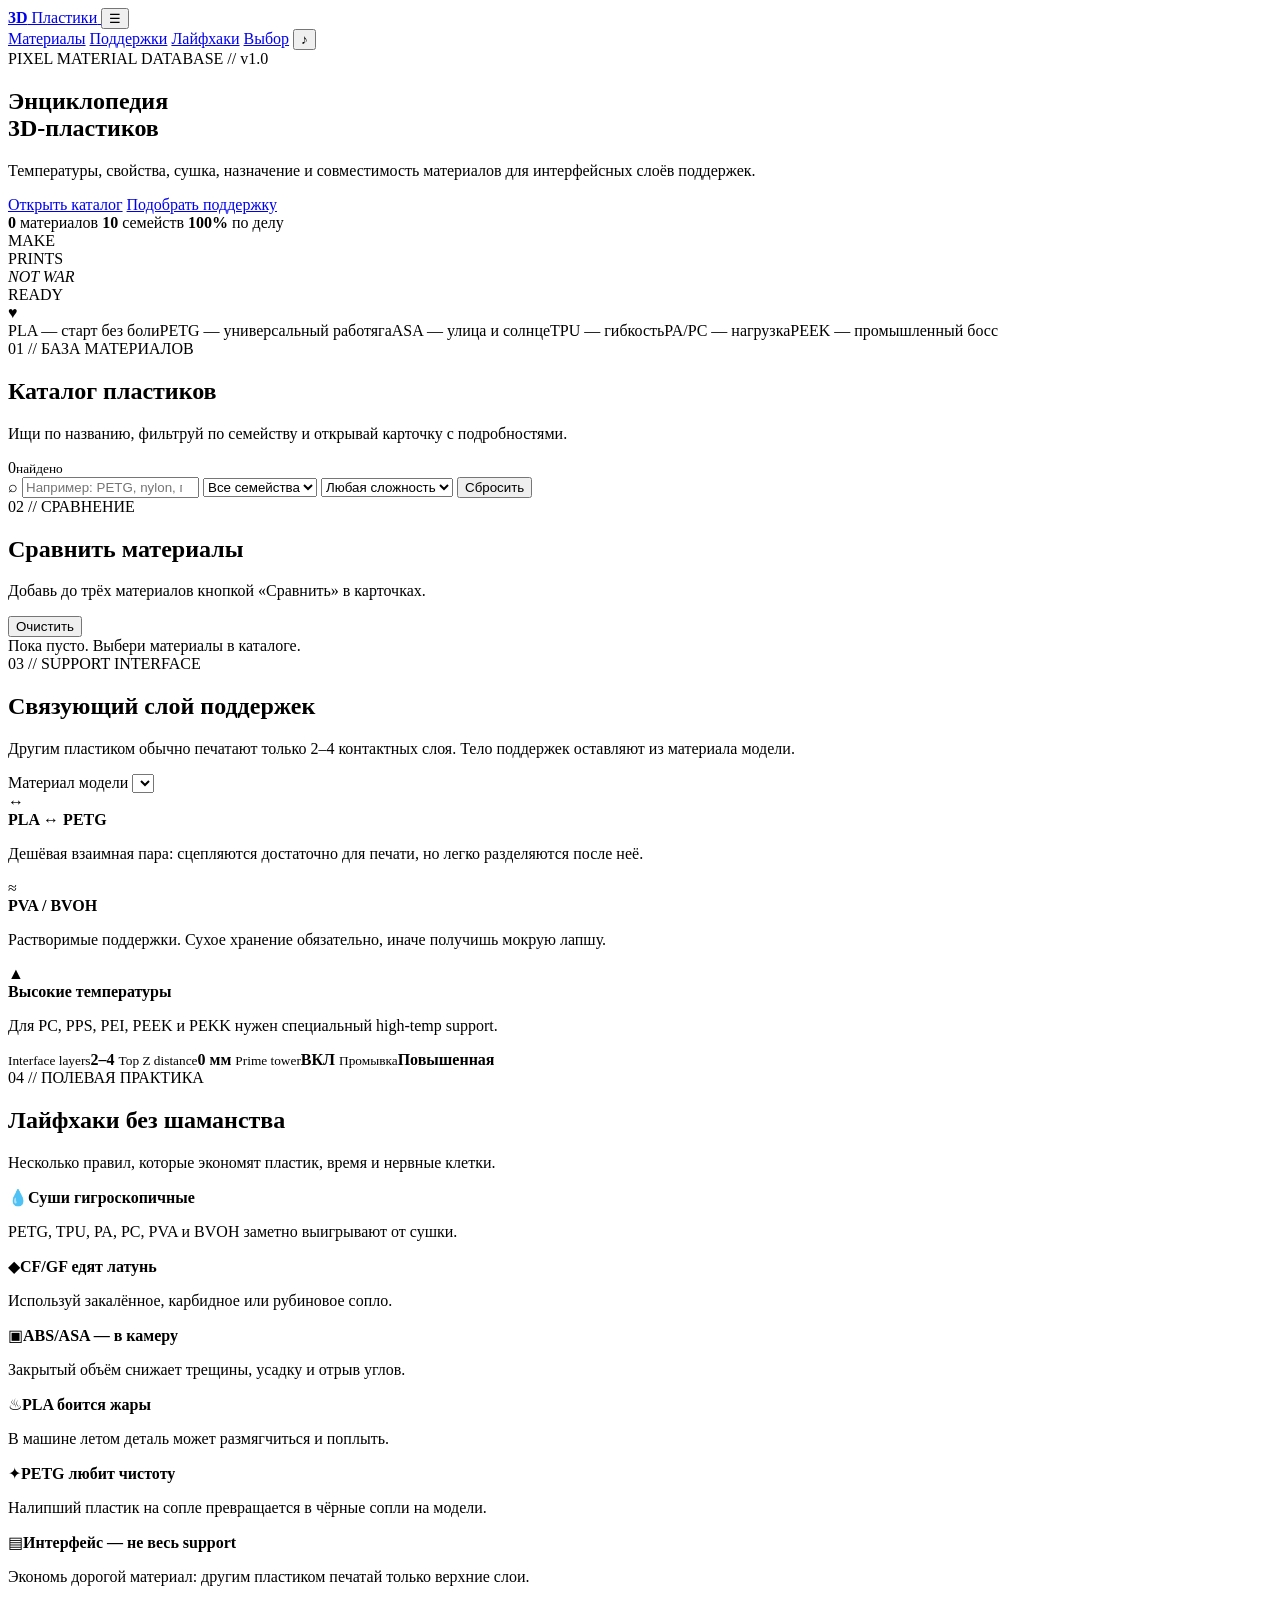
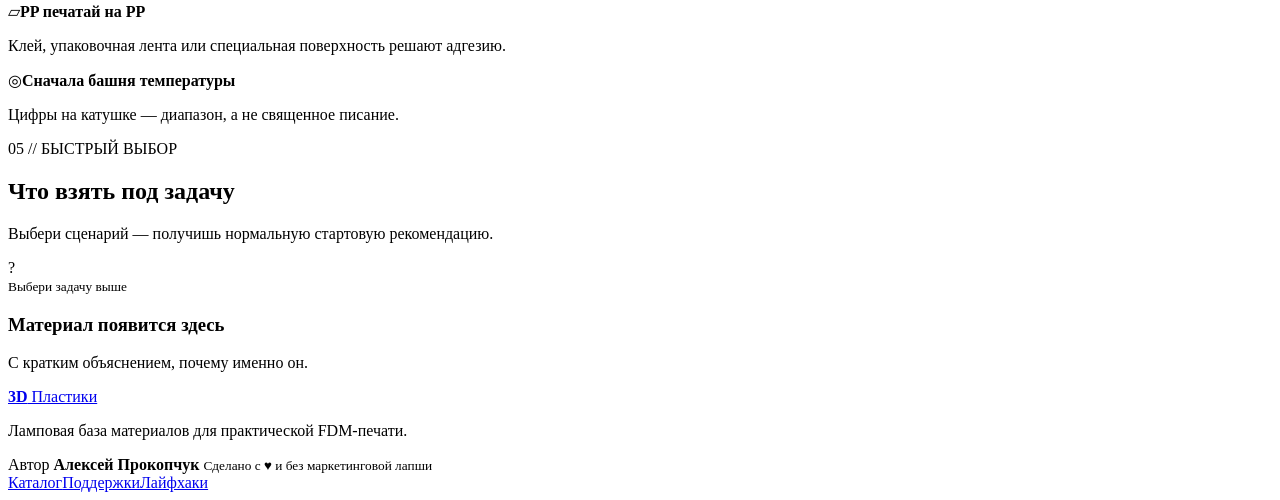
==== index.html @ 1e1d3c8d "Add pixel-art site structure" ====
<!doctype html>
<html lang="ru">
<head>
  <meta charset="utf-8" />
  <meta name="viewport" content="width=device-width, initial-scale=1" />
  <meta name="description" content="Ламповая pixel-art энциклопедия пластиков для FDM 3D-печати: температуры, свойства, сушка, поддерживающие материалы и практические советы." />
  <meta name="theme-color" content="#17141f" />
  <title>3D Пластики — Pixel Guide</title>
  <link rel="preconnect" href="https://fonts.googleapis.com">
  <link rel="preconnect" href="https://fonts.gstatic.com" crossorigin>
  <link href="https://fonts.googleapis.com/css2?family=Press+Start+2P&family=Rubik:wght@400;500;600;700;800&display=swap" rel="stylesheet">
  <link rel="stylesheet" href="styles.css" />
</head>
<body>
  <div class="scanlines" aria-hidden="true"></div>

  <header class="topbar">
    <a class="brand" href="#top" aria-label="3D Пластики — на главную">
      <span class="brand-spool" aria-hidden="true"></span>
      <span><b>3D</b> Пластики</span>
    </a>
    <button class="menu-toggle" type="button" aria-label="Открыть меню" aria-expanded="false">☰</button>
    <nav class="nav" aria-label="Главная навигация">
      <a href="#catalog">Материалы</a>
      <a href="#support">Поддержки</a>
      <a href="#tips">Лайфхаки</a>
      <a href="#picker">Выбор</a>
      <button class="sound-toggle" type="button" title="Переключить звуки интерфейса" aria-pressed="false">♪</button>
    </nav>
  </header>

  <main id="top">
    <section class="hero shell">
      <div class="hero-copy">
        <div class="eyebrow">PIXEL MATERIAL DATABASE // v1.0</div>
        <h1>Энциклопедия<br><span>3D-пластиков</span></h1>
        <p>Температуры, свойства, сушка, назначение и совместимость материалов для интерфейсных слоёв поддержек.</p>
        <div class="hero-actions">
          <a class="pixel-btn primary" href="#catalog">Открыть каталог</a>
          <a class="pixel-btn ghost" href="#support">Подобрать поддержку</a>
        </div>
        <div class="hero-badges">
          <span><b id="materialCount">0</b> материалов</span>
          <span><b>10</b> семейств</span>
          <span><b>100%</b> по делу</span>
        </div>
      </div>

      <div class="workshop" aria-label="Пиксельная мастерская с 3D-принтером">
        <div class="wall-dots"></div>
        <div class="shelf">
          <span class="mini-spool c1"></span><span class="mini-spool c2"></span><span class="mini-spool c3"></span><span class="mini-spool c4"></span>
        </div>
        <div class="poster">MAKE<br>PRINTS<br><em>NOT WAR</em></div>
        <div class="printer">
          <div class="printer-top"></div>
          <div class="rail"><span class="head"></span></div>
          <div class="print-bed"><span class="benchy"></span></div>
          <div class="printer-base"><span>READY</span></div>
        </div>
        <div class="plant"><i></i><i></i><i></i><b></b></div>
        <div class="mug">♥</div>
      </div>
    </section>

    <section class="ticker" aria-label="Быстрые рекомендации">
      <div class="ticker-track">
        <span>PLA — старт без боли</span><span>PETG — универсальный работяга</span><span>ASA — улица и солнце</span><span>TPU — гибкость</span><span>PA/PC — нагрузка</span><span>PEEK — промышленный босс</span>
      </div>
    </section>

    <section id="catalog" class="section shell">
      <div class="section-head">
        <div>
          <span class="section-kicker">01 // БАЗА МАТЕРИАЛОВ</span>
          <h2>Каталог пластиков</h2>
          <p>Ищи по названию, фильтруй по семейству и открывай карточку с подробностями.</p>
        </div>
        <div class="counter-panel"><span id="visibleCount">0</span><small>найдено</small></div>
      </div>

      <div class="toolbar pixel-panel">
        <label class="search-box">
          <span>⌕</span>
          <input id="searchInput" type="search" placeholder="Например: PETG, nylon, гибкий…" autocomplete="off" />
        </label>
        <select id="familyFilter" aria-label="Фильтр по семейству">
          <option value="all">Все семейства</option>
        </select>
        <select id="difficultyFilter" aria-label="Фильтр по сложности">
          <option value="all">Любая сложность</option>
          <option value="1">Просто</option>
          <option value="2">Средне</option>
          <option value="3">Сложно</option>
          <option value="4">Промышленно</option>
        </select>
        <button id="resetFilters" class="small-btn" type="button">Сбросить</button>
      </div>

      <div id="familyChips" class="chips" aria-label="Быстрые фильтры"></div>
      <div id="materialsGrid" class="materials-grid"></div>
      <div id="emptyState" class="empty-state" hidden>
        <div class="empty-icon">?</div>
        <h3>Ничего не найдено</h3>
        <p>Сбрось фильтры — пластик никуда не делся.</p>
      </div>
    </section>

    <section class="section shell compare-section">
      <div class="section-head compact">
        <div>
          <span class="section-kicker">02 // СРАВНЕНИЕ</span>
          <h2>Сравнить материалы</h2>
          <p>Добавь до трёх материалов кнопкой «Сравнить» в карточках.</p>
        </div>
        <button id="clearCompare" class="small-btn danger" type="button">Очистить</button>
      </div>
      <div id="compareTray" class="compare-tray pixel-panel">
        <div class="compare-placeholder">Пока пусто. Выбери материалы в каталоге.</div>
      </div>
    </section>

    <section id="support" class="section support-zone">
      <div class="shell">
        <div class="section-head light">
          <div>
            <span class="section-kicker">03 // SUPPORT INTERFACE</span>
            <h2>Связующий слой поддержек</h2>
            <p>Другим пластиком обычно печатают только 2–4 контактных слоя. Тело поддержек оставляют из материала модели.</p>
          </div>
        </div>

        <div class="support-layout">
          <div class="support-picker pixel-panel light-panel">
            <label for="modelMaterial">Материал модели</label>
            <select id="modelMaterial"></select>
            <div id="supportResult" class="support-result"></div>
          </div>

          <div class="support-rules">
            <article class="rule-card good">
              <span class="rule-icon">↔</span>
              <div><b>PLA ↔ PETG</b><p>Дешёвая взаимная пара: сцепляются достаточно для печати, но легко разделяются после неё.</p></div>
            </article>
            <article class="rule-card water">
              <span class="rule-icon">≈</span>
              <div><b>PVA / BVOH</b><p>Растворимые поддержки. Сухое хранение обязательно, иначе получишь мокрую лапшу.</p></div>
            </article>
            <article class="rule-card hot">
              <span class="rule-icon">▲</span>
              <div><b>Высокие температуры</b><p>Для PC, PPS, PEI, PEEK и PEKK нужен специальный high-temp support.</p></div>
            </article>
          </div>
        </div>

        <div class="settings-strip">
          <span><small>Interface layers</small><b>2–4</b></span>
          <span><small>Top Z distance</small><b>0 мм</b></span>
          <span><small>Prime tower</small><b>ВКЛ</b></span>
          <span><small>Промывка</small><b>Повышенная</b></span>
        </div>
      </div>
    </section>

    <section id="tips" class="section shell">
      <div class="section-head">
        <div>
          <span class="section-kicker">04 // ПОЛЕВАЯ ПРАКТИКА</span>
          <h2>Лайфхаки без шаманства</h2>
          <p>Несколько правил, которые экономят пластик, время и нервные клетки.</p>
        </div>
      </div>
      <div class="tips-grid">
        <article class="tip-note blue"><span>💧</span><b>Суши гигроскопичные</b><p>PETG, TPU, PA, PC, PVA и BVOH заметно выигрывают от сушки.</p></article>
        <article class="tip-note orange"><span>◆</span><b>CF/GF едят латунь</b><p>Используй закалённое, карбидное или рубиновое сопло.</p></article>
        <article class="tip-note red"><span>▣</span><b>ABS/ASA — в камеру</b><p>Закрытый объём снижает трещины, усадку и отрыв углов.</p></article>
        <article class="tip-note yellow"><span>♨</span><b>PLA боится жары</b><p>В машине летом деталь может размягчиться и поплыть.</p></article>
        <article class="tip-note green"><span>✦</span><b>PETG любит чистоту</b><p>Налипший пластик на сопле превращается в чёрные сопли на модели.</p></article>
        <article class="tip-note violet"><span>▤</span><b>Интерфейс — не весь support</b><p>Экономь дорогой материал: другим пластиком печатай только верхние слои.</p></article>
        <article class="tip-note mint"><span>▱</span><b>PP печатай на PP</b><p>Клей, упаковочная лента или специальная поверхность решают адгезию.</p></article>
        <article class="tip-note pink"><span>◎</span><b>Сначала башня температуры</b><p>Цифры на катушке — диапазон, а не священное писание.</p></article>
      </div>
    </section>

    <section id="picker" class="section picker-zone">
      <div class="shell">
        <div class="section-head light">
          <div>
            <span class="section-kicker">05 // БЫСТРЫЙ ВЫБОР</span>
            <h2>Что взять под задачу</h2>
            <p>Выбери сценарий — получишь нормальную стартовую рекомендацию.</p>
          </div>
        </div>
        <div class="quest-grid" id="questGrid"></div>
        <div id="questResult" class="quest-result pixel-panel light-panel" aria-live="polite">
          <span class="quest-avatar">?</span>
          <div><small>Выбери задачу выше</small><h3>Материал появится здесь</h3><p>С кратким объяснением, почему именно он.</p></div>
        </div>
      </div>
    </section>
  </main>

  <footer class="footer">
    <div class="shell footer-inner">
      <div>
        <a class="brand footer-brand" href="#top"><span class="brand-spool"></span><span><b>3D</b> Пластики</span></a>
        <p>Ламповая база материалов для практической FDM-печати.</p>
      </div>
      <div class="footer-center">
        <span>Автор</span>
        <b>Алексей Прокопчук</b>
        <small>Сделано с ♥ и без маркетинговой лапши</small>
      </div>
      <div class="footer-links"><a href="#catalog">Каталог</a><a href="#support">Поддержки</a><a href="#tips">Лайфхаки</a></div>
    </div>
  </footer>

  <dialog id="materialDialog" class="material-dialog">
    <button class="dialog-close" type="button" aria-label="Закрыть">×</button>
    <div id="dialogContent"></div>
  </dialog>

  <script src="materials.js"></script>
  <script src="app.js"></script>
</body>
</html>
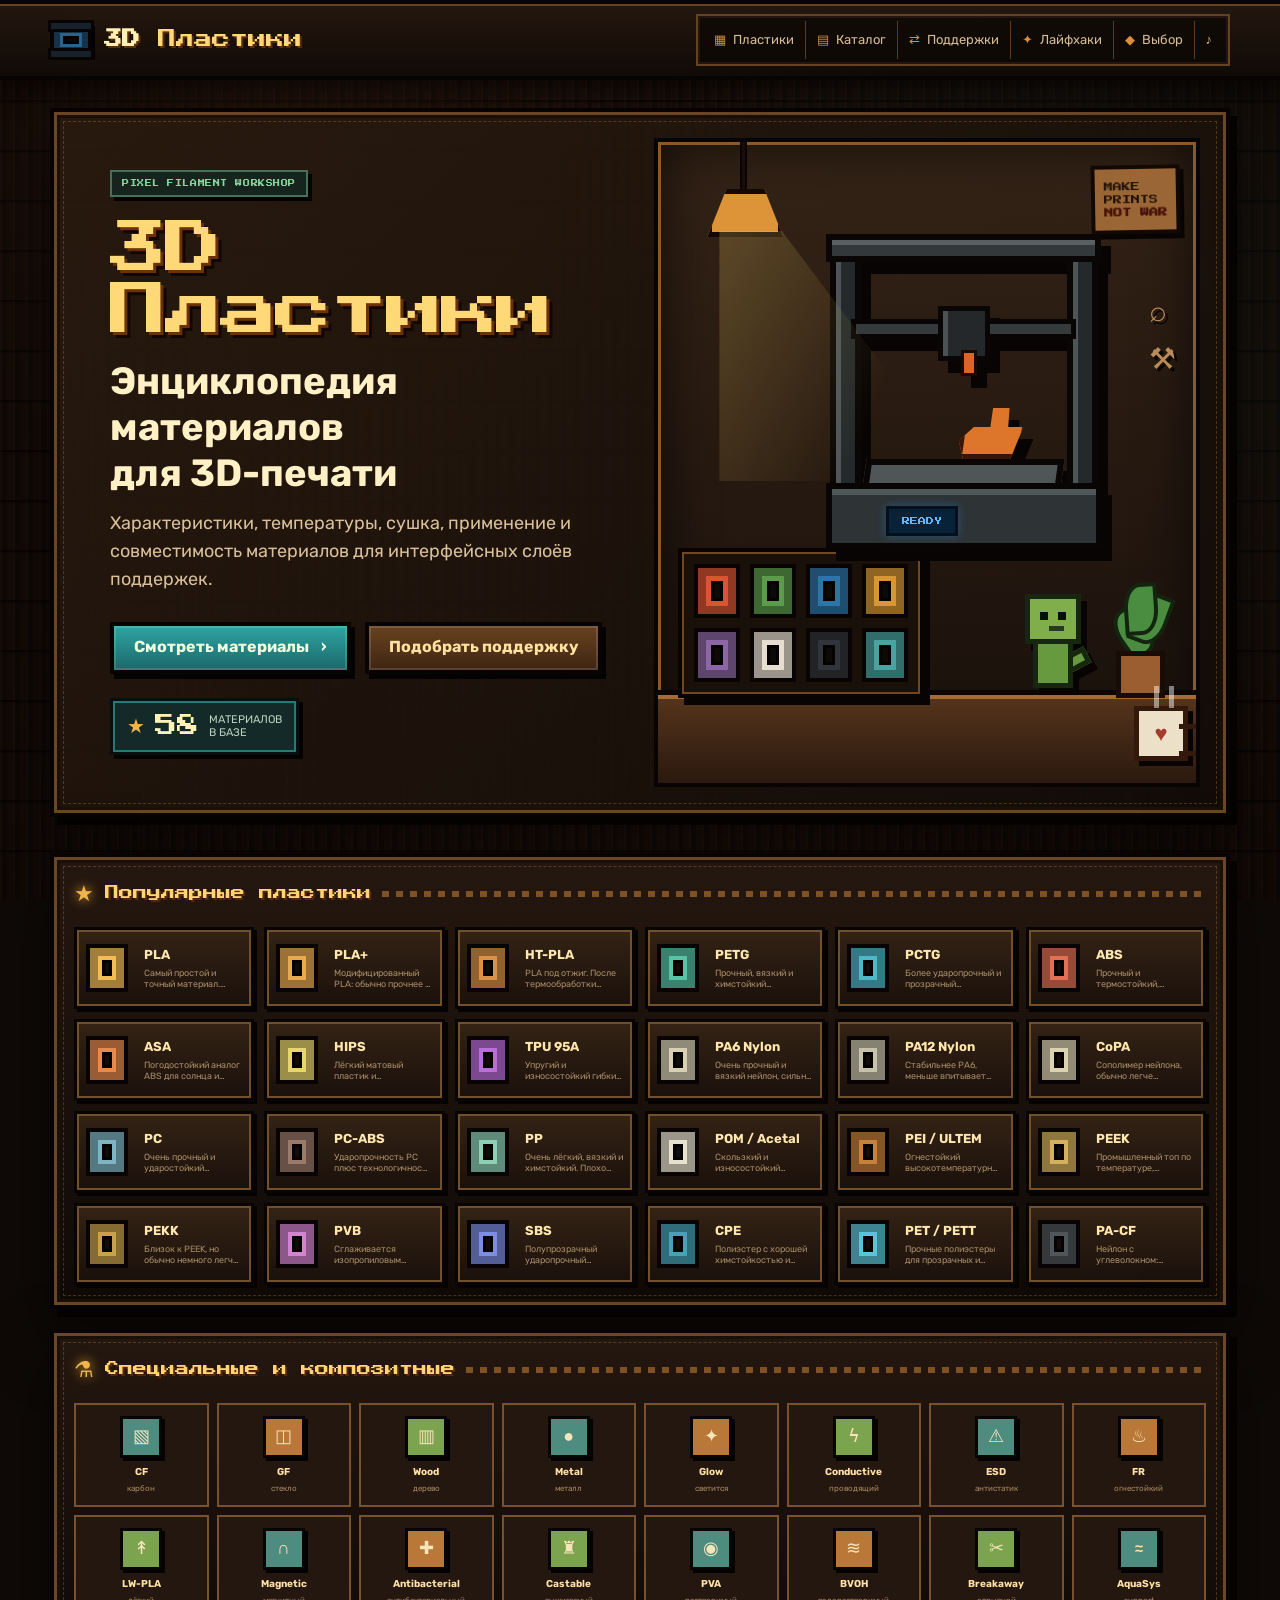
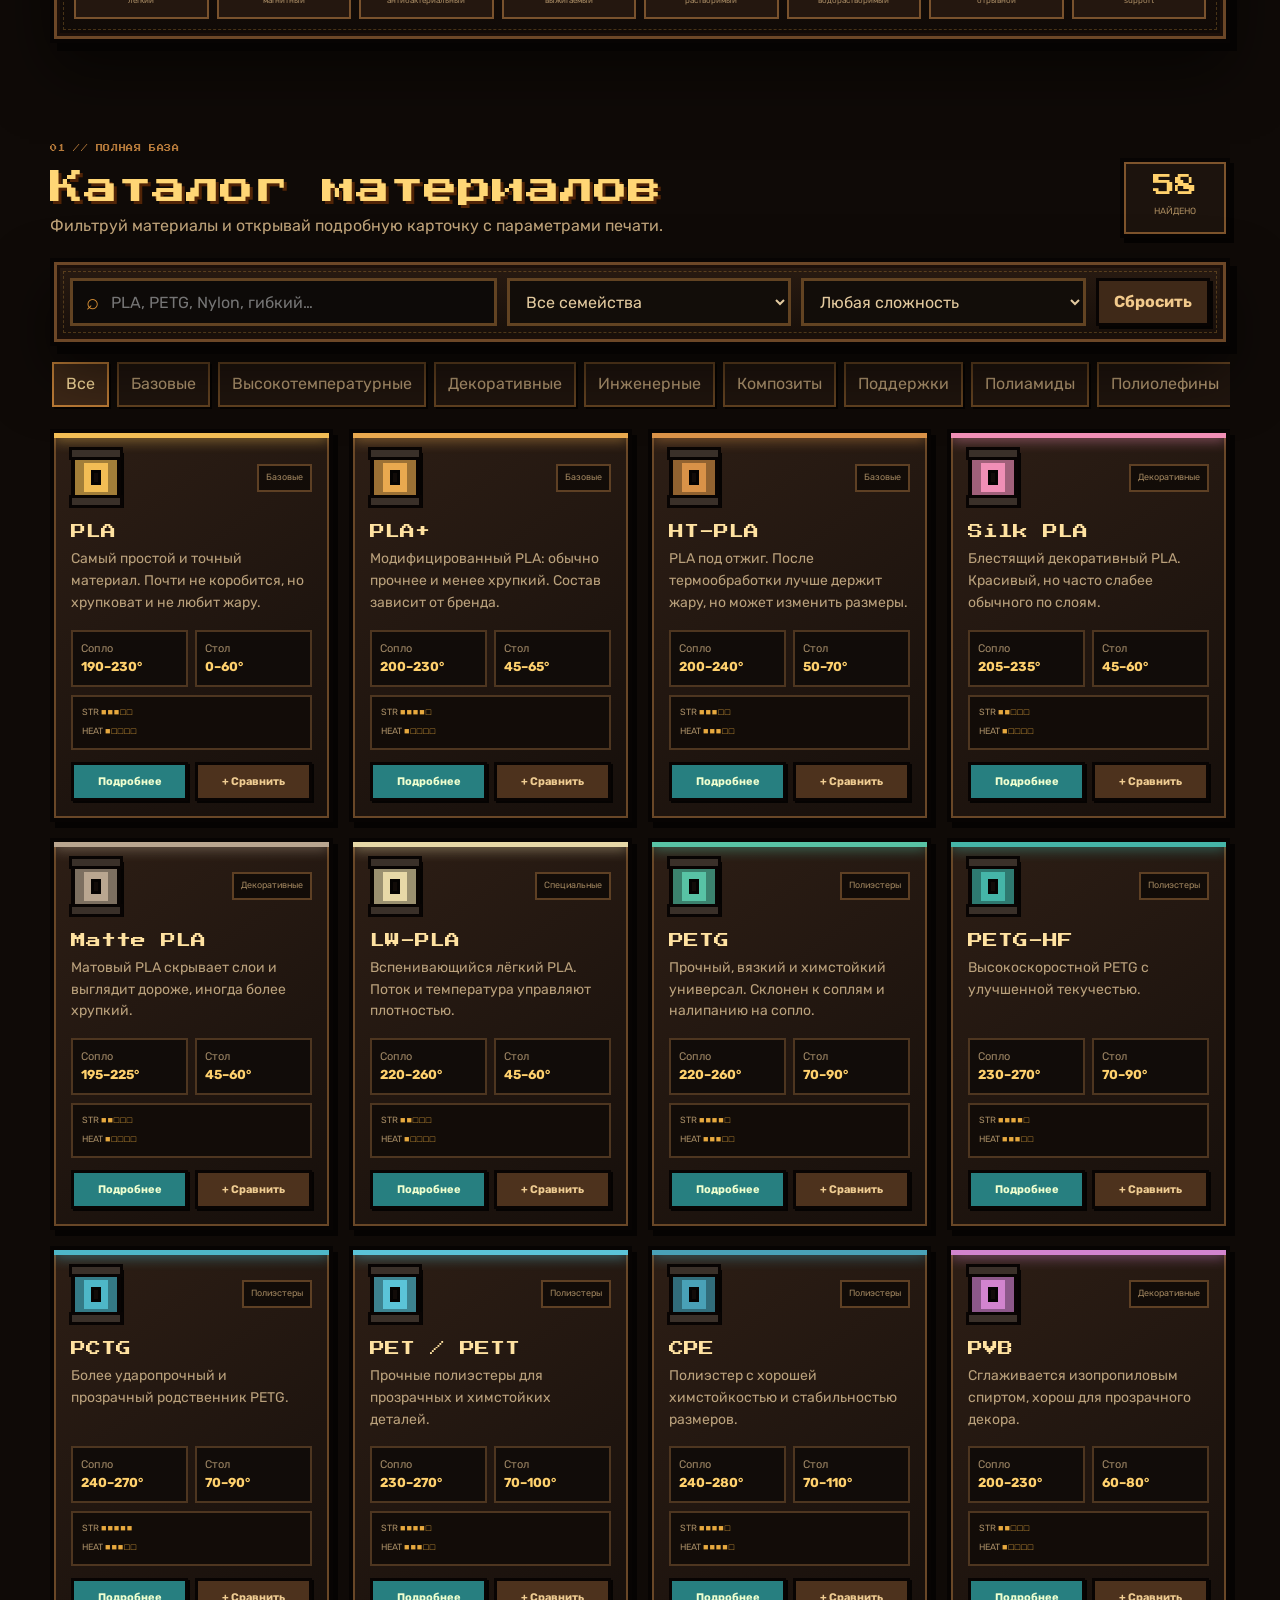
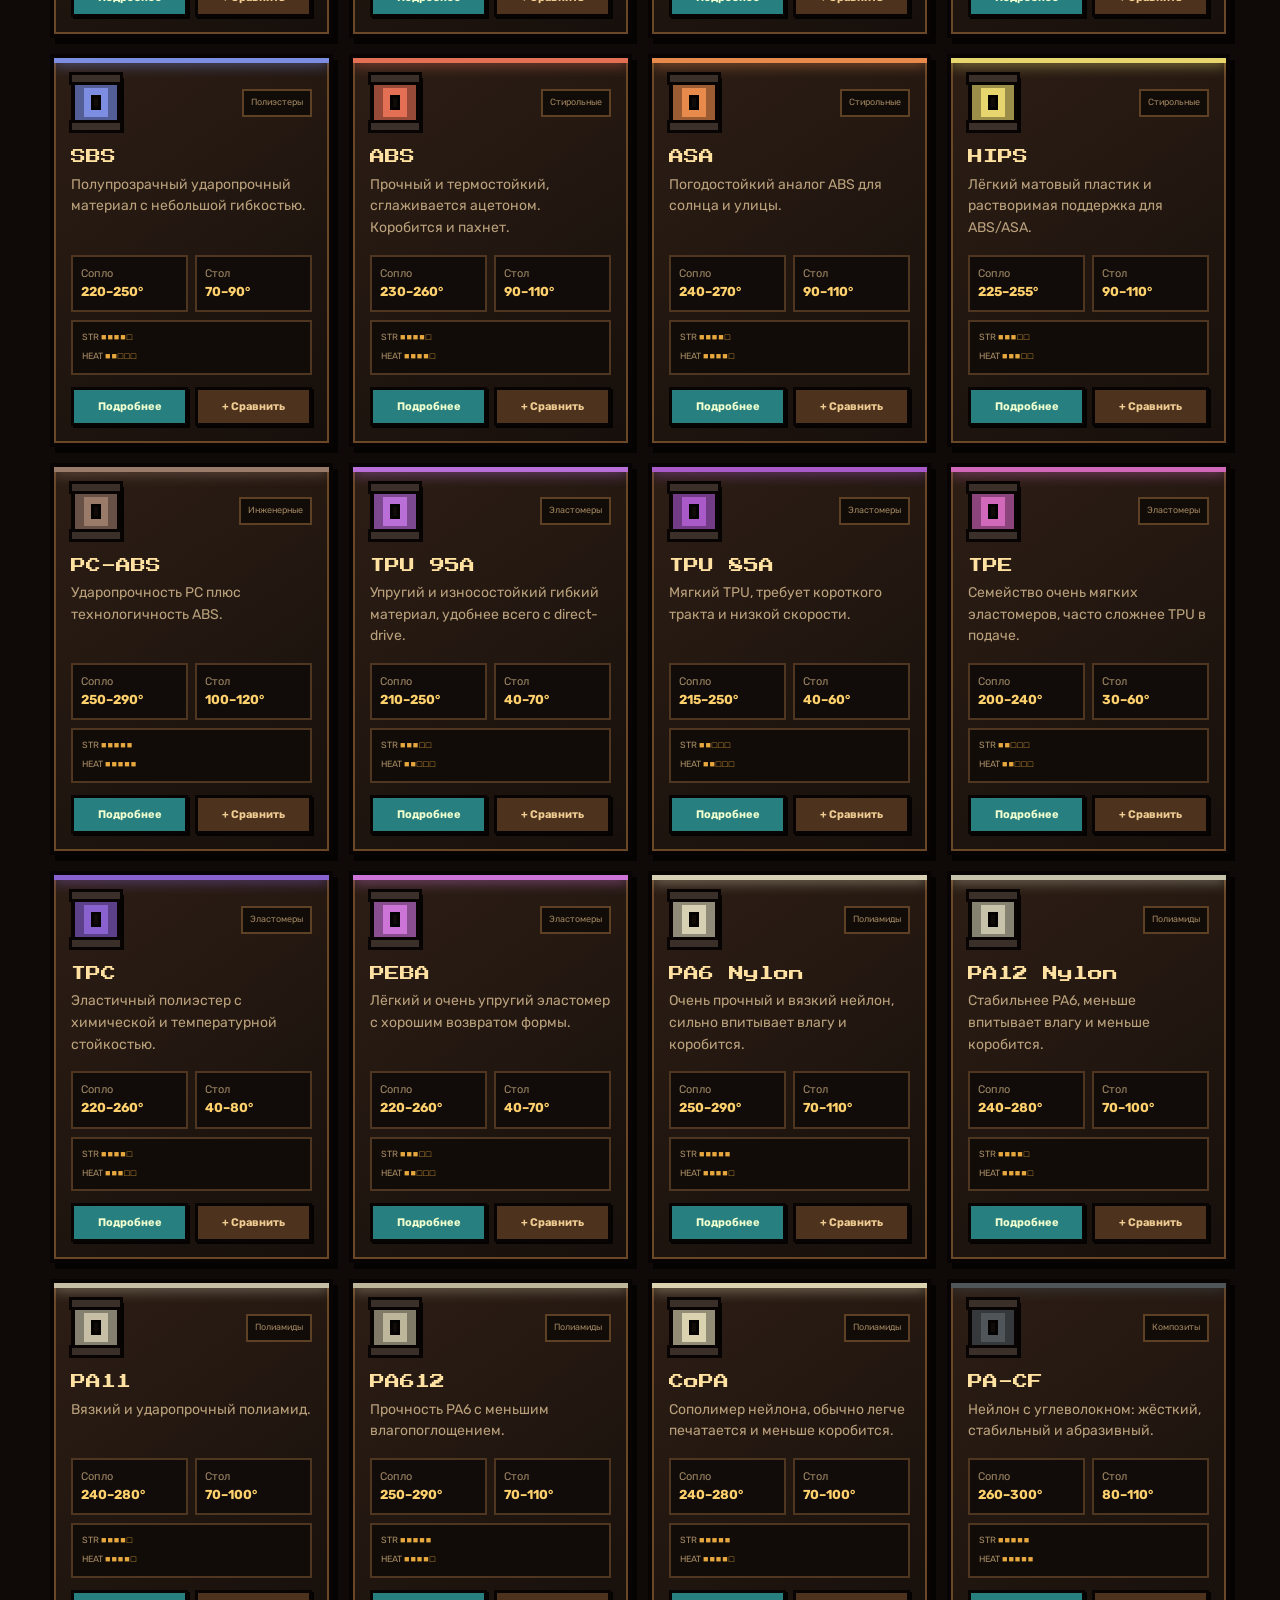
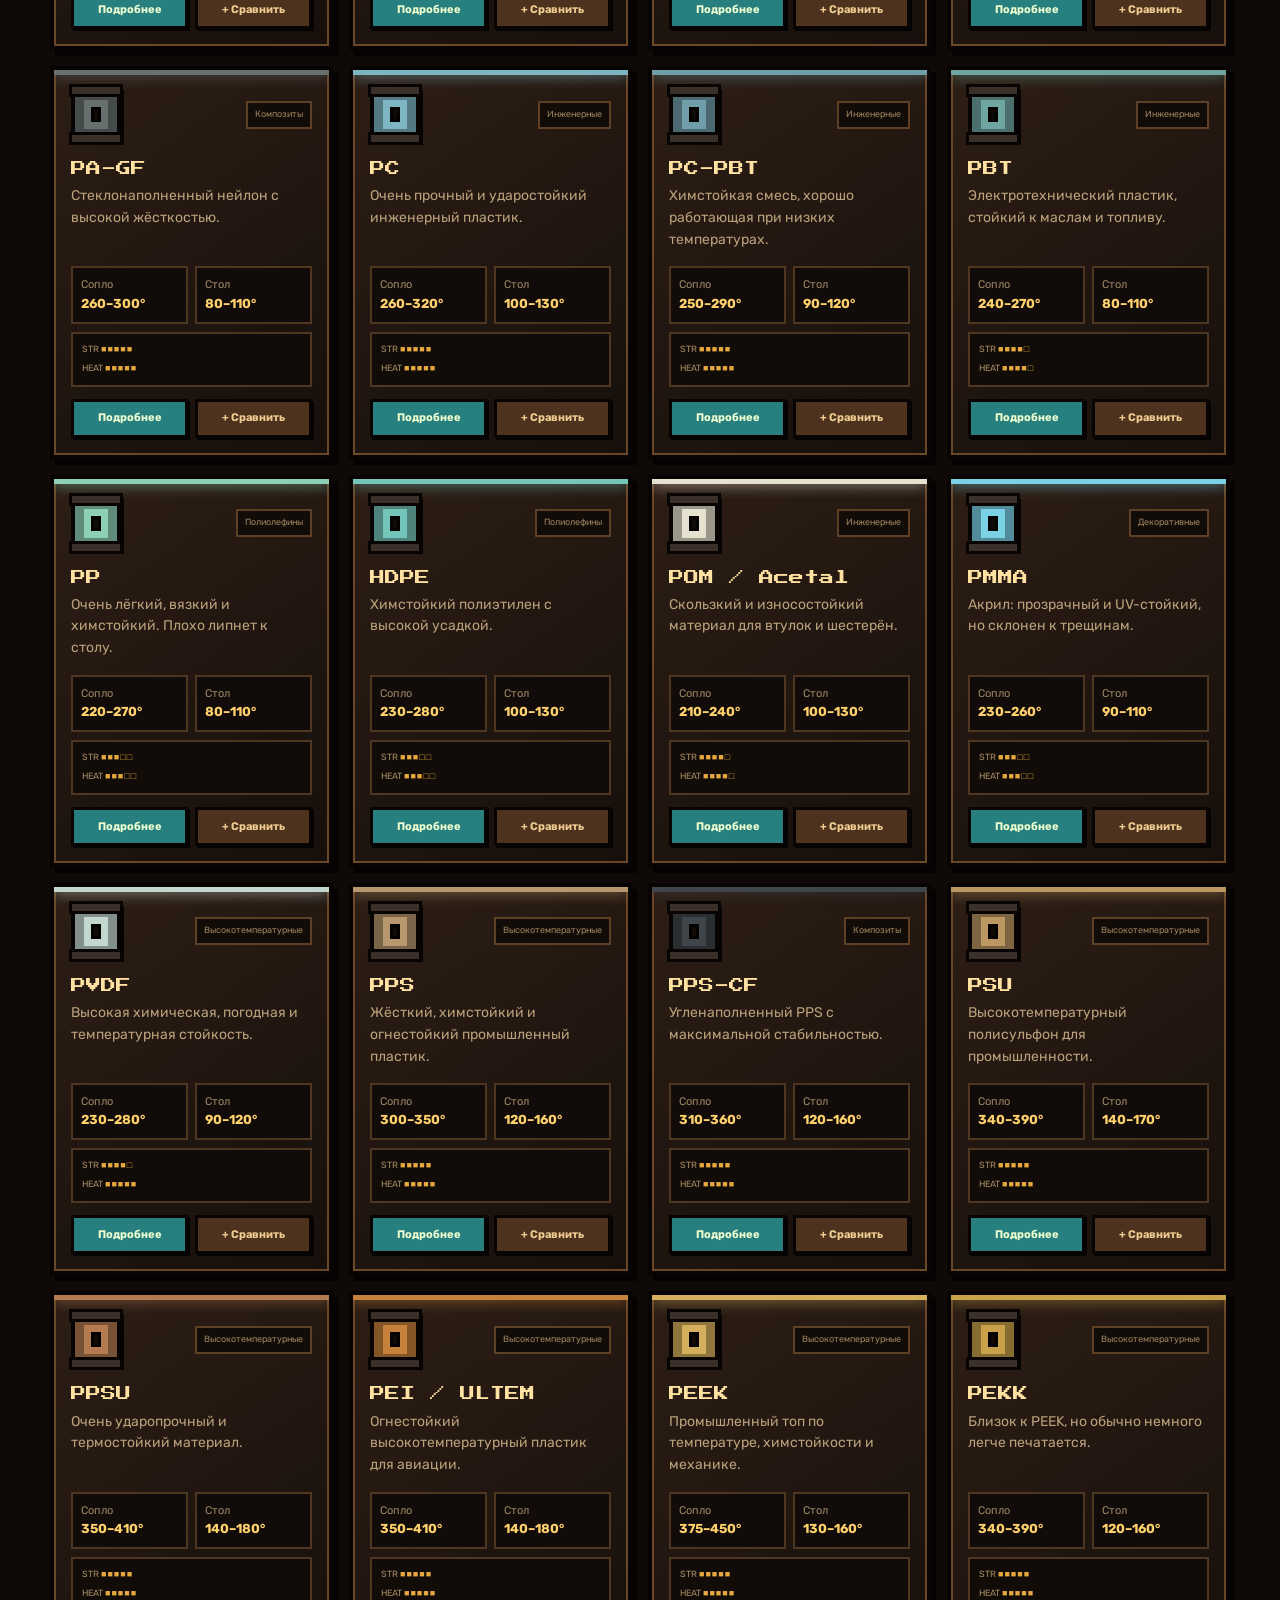
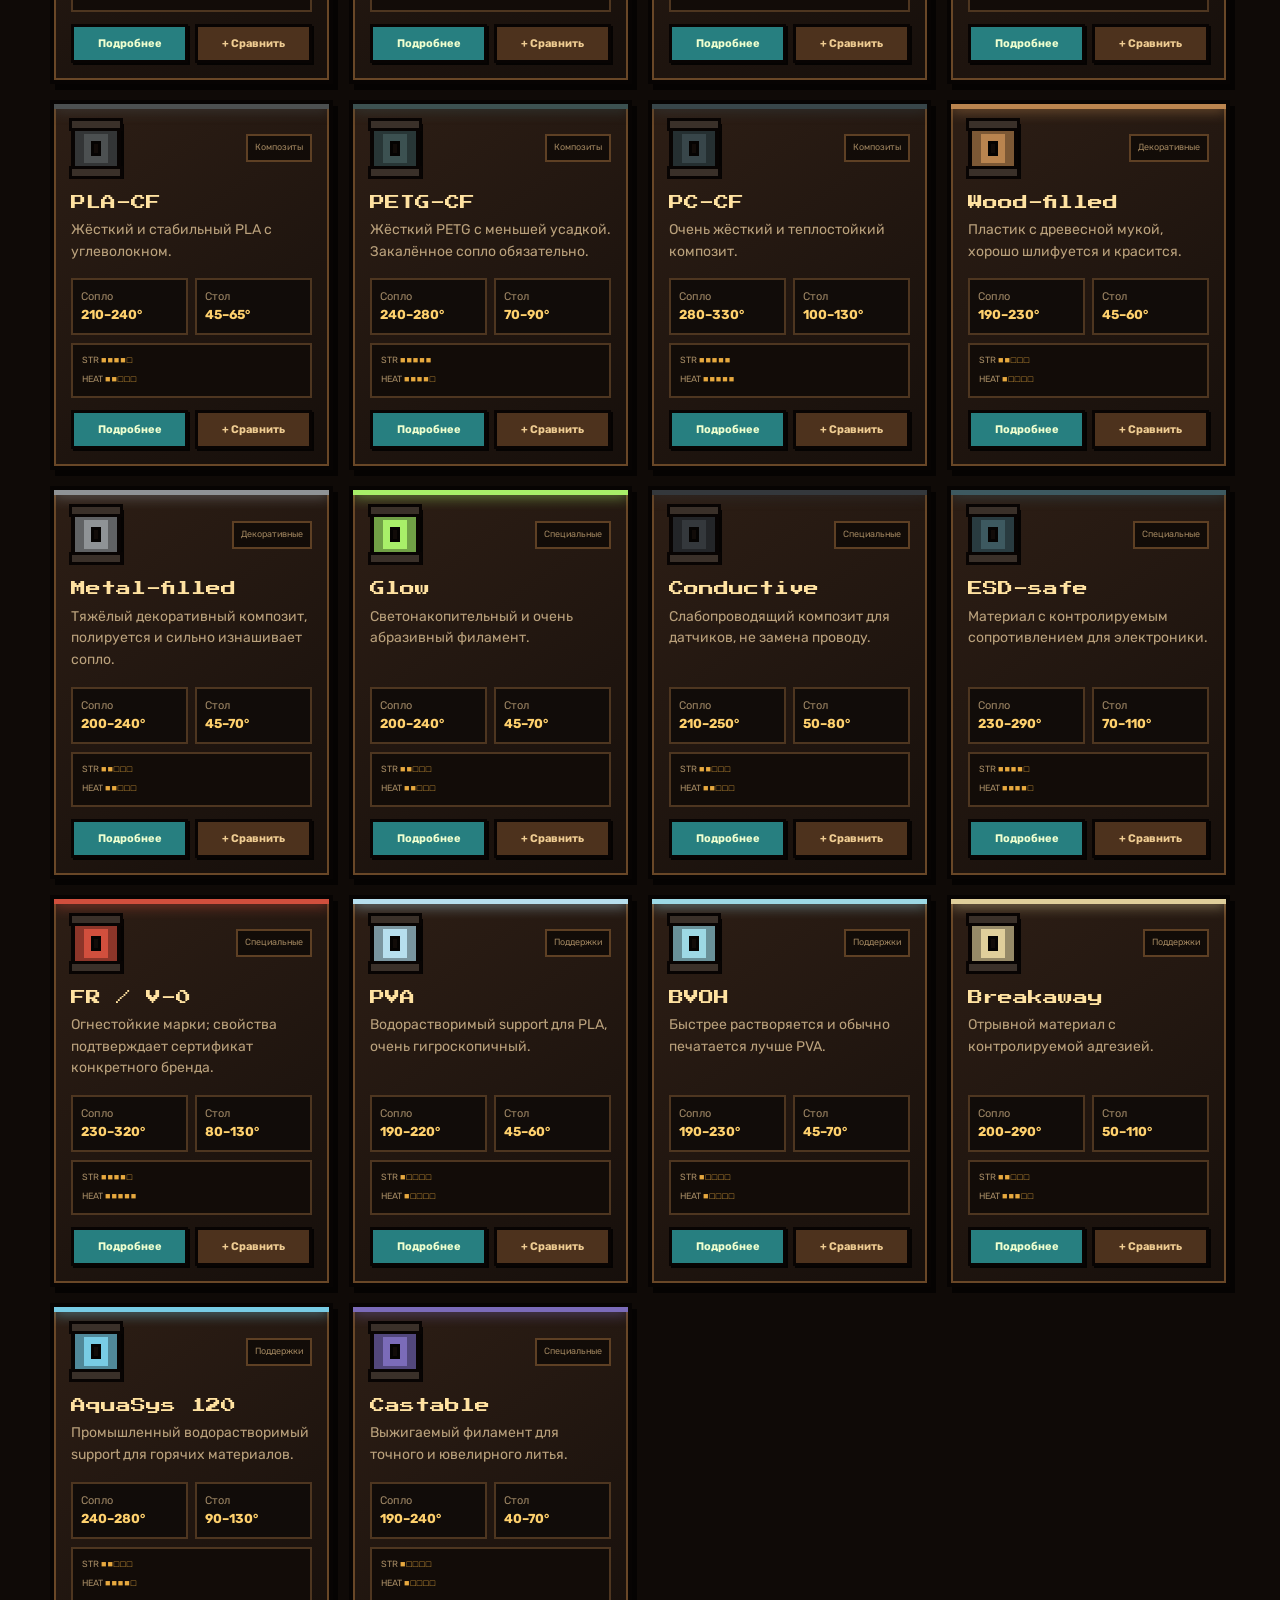
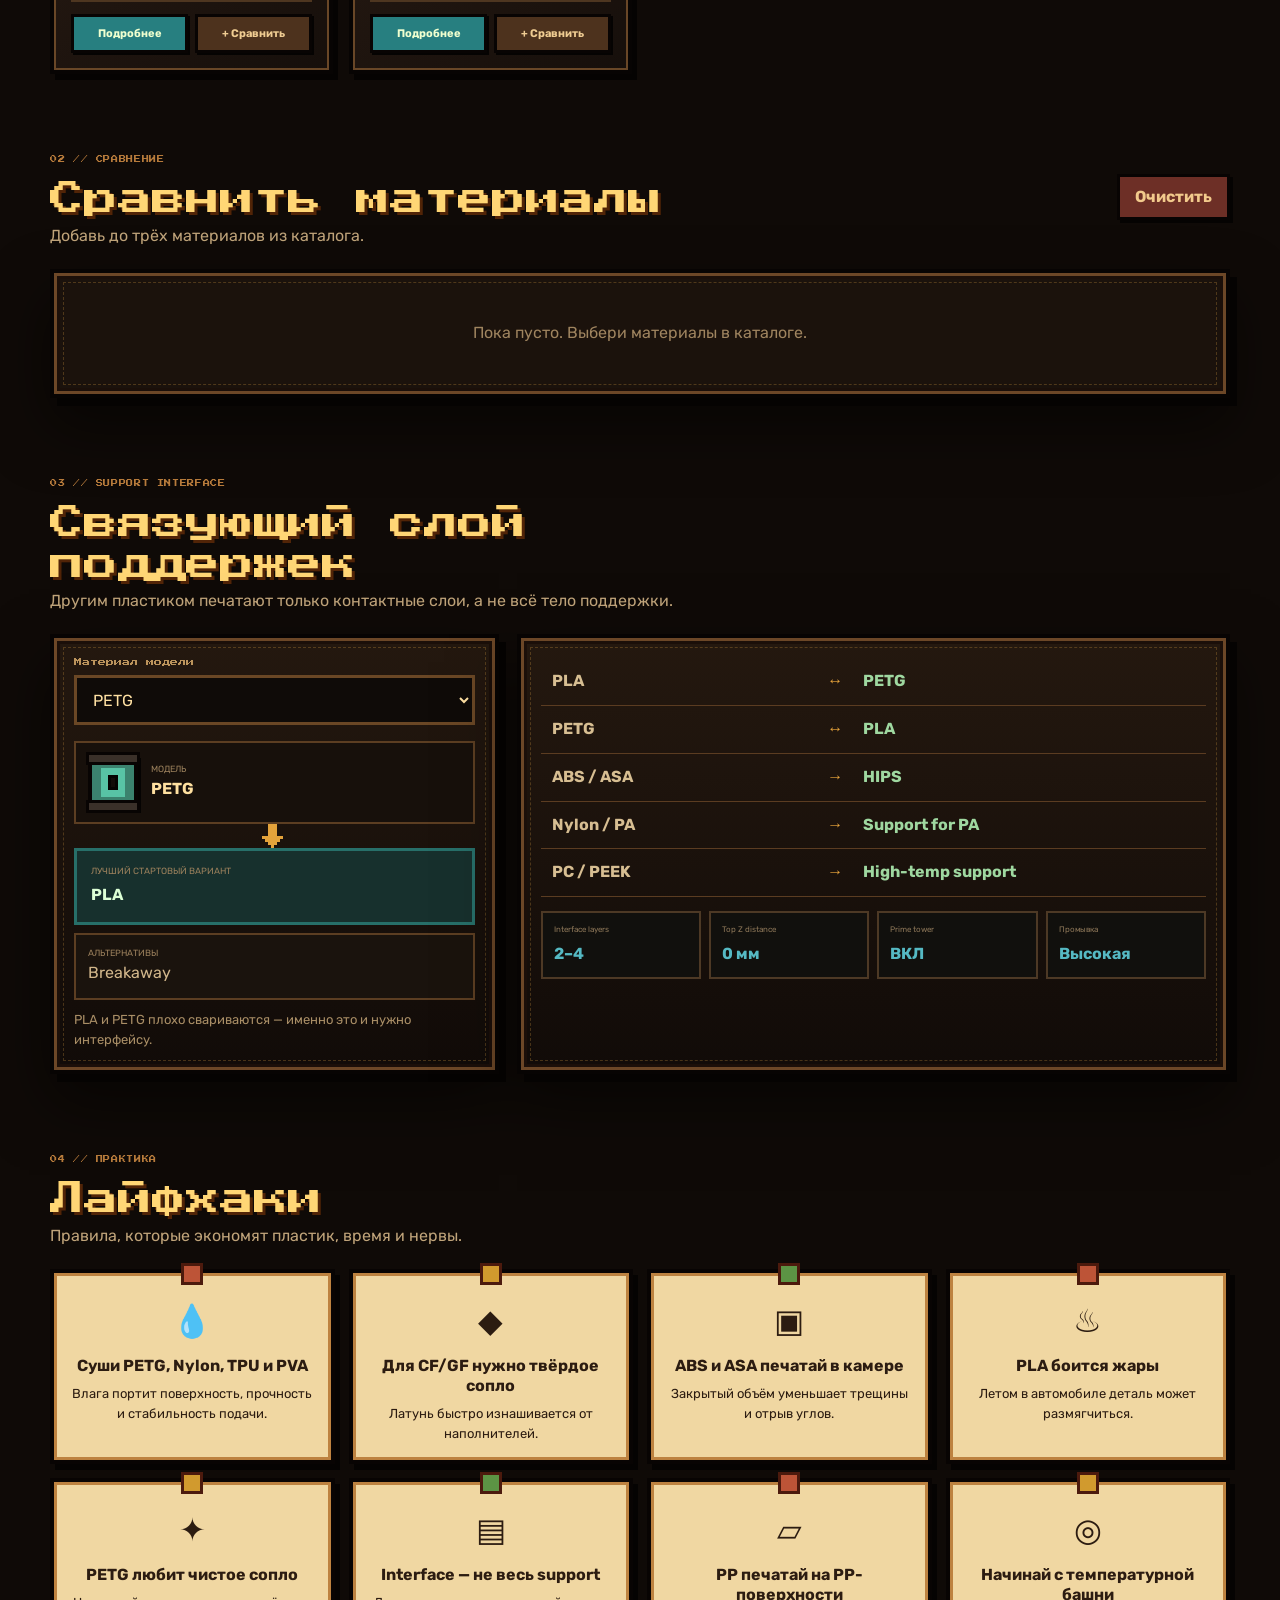
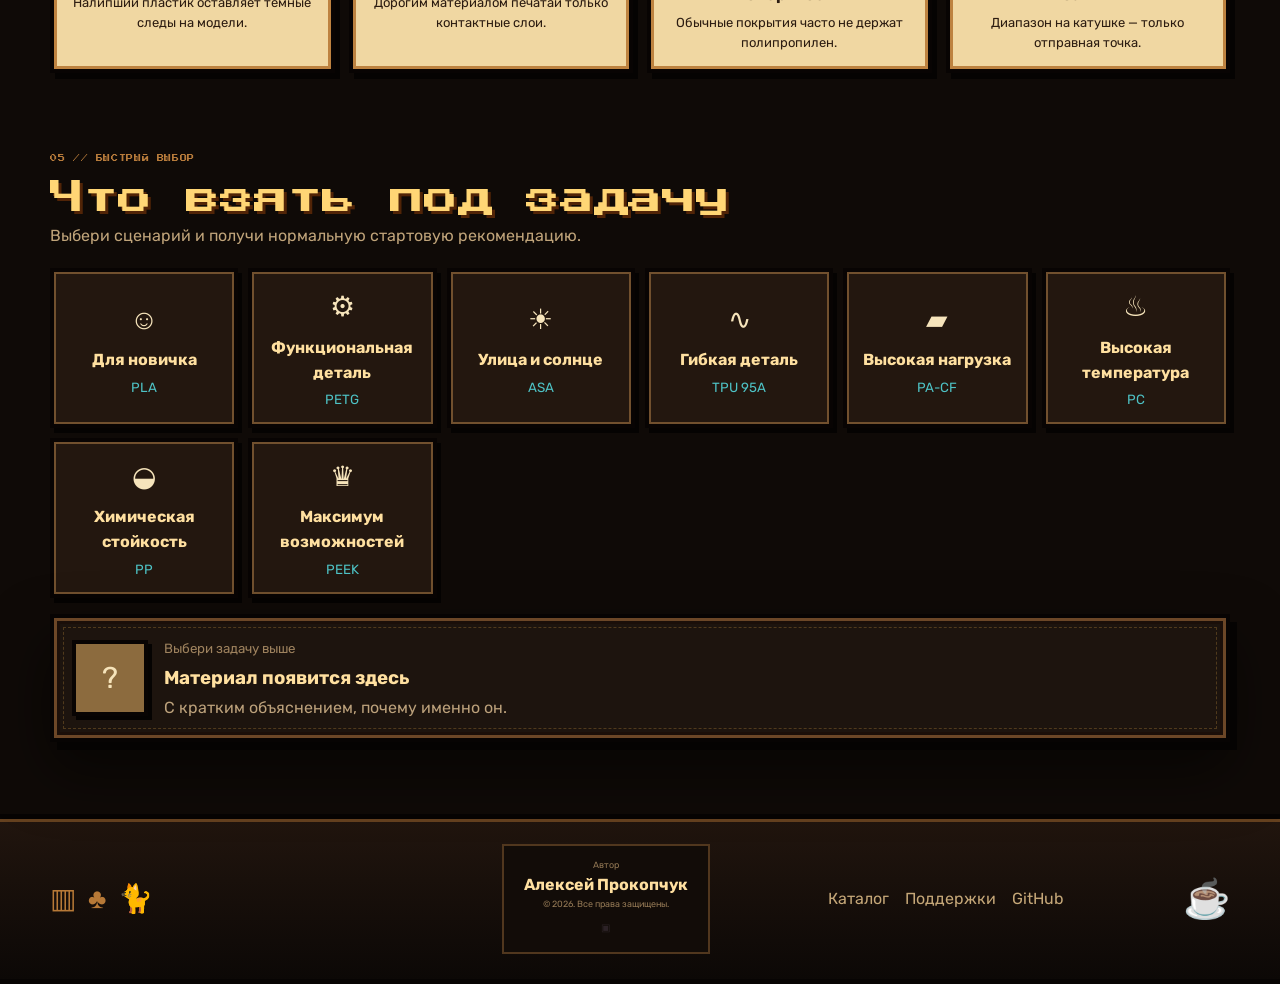
==== commit e9a1eaef: "Replace layered design with coherent responsive pixel workshop" ====
--- a/index.html
+++ b/index.html
@@ -1,226 +1,140 @@
 <!doctype html>
 <html lang="ru">
 <head>
-  <meta charset="utf-8" />
-  <meta name="viewport" content="width=device-width, initial-scale=1" />
-  <meta name="description" content="Ламповая pixel-art энциклопедия пластиков для FDM 3D-печати: температуры, свойства, сушка, поддерживающие материалы и практические советы." />
-  <meta name="theme-color" content="#17141f" />
-  <title>3D Пластики — Pixel Guide</title>
+  <meta charset="utf-8">
+  <meta name="viewport" content="width=device-width,initial-scale=1">
+  <meta name="description" content="Энциклопедия пластиков для FDM 3D-печати: характеристики, температуры, сушка и совместимость поддержек.">
+  <meta name="theme-color" content="#120b07">
+  <title>3D Пластики — энциклопедия материалов</title>
   <link rel="preconnect" href="https://fonts.googleapis.com">
   <link rel="preconnect" href="https://fonts.gstatic.com" crossorigin>
   <link href="https://fonts.googleapis.com/css2?family=Press+Start+2P&family=Rubik:wght@400;500;600;700;800&display=swap" rel="stylesheet">
-  <link rel="stylesheet" href="styles.css" />
+  <link rel="stylesheet" href="site-v4-base.css?v=4.0.0">
+  <link rel="stylesheet" href="site-v4-workshop.css?v=4.0.0">
+  <link rel="stylesheet" href="site-v4-catalog.css?v=4.0.0">
+  <link rel="stylesheet" href="site-v4-sections.css?v=4.0.0">
+  <link rel="stylesheet" href="site-v4-responsive.css?v=4.0.0">
 </head>
 <body>
-  <div class="scanlines" aria-hidden="true"></div>
-
-  <header class="topbar">
-    <a class="brand" href="#top" aria-label="3D Пластики — на главную">
-      <span class="brand-spool" aria-hidden="true"></span>
-      <span><b>3D</b> Пластики</span>
-    </a>
-    <button class="menu-toggle" type="button" aria-label="Открыть меню" aria-expanded="false">☰</button>
-    <nav class="nav" aria-label="Главная навигация">
-      <a href="#catalog">Материалы</a>
-      <a href="#support">Поддержки</a>
-      <a href="#tips">Лайфхаки</a>
-      <a href="#picker">Выбор</a>
-      <button class="sound-toggle" type="button" title="Переключить звуки интерфейса" aria-pressed="false">♪</button>
-    </nav>
+  <div class="page-texture" aria-hidden="true"></div>
+  <header class="site-header">
+    <div class="shell header-inner">
+      <a class="brand" href="#top" aria-label="На главную"><span class="brand-spool"><i></i></span><span><b>3D</b> Пластики</span></a>
+      <button class="menu-toggle" type="button" aria-label="Открыть меню" aria-expanded="false">☰</button>
+      <nav class="nav" aria-label="Основная навигация">
+        <a href="#popular"><span>▦</span> Пластики</a>
+        <a href="#catalog"><span>▤</span> Каталог</a>
+        <a href="#support"><span>⇄</span> Поддержки</a>
+        <a href="#tips"><span>✦</span> Лайфхаки</a>
+        <a href="#picker"><span>◆</span> Выбор</a>
+        <button class="sound-toggle" type="button" aria-pressed="false" title="Звуки интерфейса">♪</button>
+      </nav>
+    </div>
   </header>
 
   <main id="top">
-    <section class="hero shell">
+    <section class="hero shell pixel-frame">
       <div class="hero-copy">
-        <div class="eyebrow">PIXEL MATERIAL DATABASE // v1.0</div>
-        <h1>Энциклопедия<br><span>3D-пластиков</span></h1>
-        <p>Температуры, свойства, сушка, назначение и совместимость материалов для интерфейсных слоёв поддержек.</p>
+        <span class="eyebrow">PIXEL FILAMENT WORKSHOP</span>
+        <h1><span>3D Пластики</span><small>Энциклопедия материалов<br>для 3D-печати</small></h1>
+        <p>Характеристики, температуры, сушка, применение и совместимость материалов для интерфейсных слоёв поддержек.</p>
         <div class="hero-actions">
-          <a class="pixel-btn primary" href="#catalog">Открыть каталог</a>
-          <a class="pixel-btn ghost" href="#support">Подобрать поддержку</a>
+          <a class="pixel-button primary" href="#catalog">Смотреть материалы <b>›</b></a>
+          <a class="pixel-button secondary" href="#support">Подобрать поддержку</a>
         </div>
-        <div class="hero-badges">
-          <span><b id="materialCount">0</b> материалов</span>
-          <span><b>10</b> семейств</span>
-          <span><b>100%</b> по делу</span>
-        </div>
+        <div class="hero-count"><span>★</span><b id="materialCount">0</b><small>материалов<br>в базе</small></div>
       </div>
 
       <div class="workshop" aria-label="Пиксельная мастерская с 3D-принтером">
-        <div class="wall-dots"></div>
-        <div class="shelf">
-          <span class="mini-spool c1"></span><span class="mini-spool c2"></span><span class="mini-spool c3"></span><span class="mini-spool c4"></span>
+        <div class="lamp"><i class="cord"></i><i class="shade"></i><i class="light"></i></div>
+        <div class="spool-rack" aria-hidden="true">
+          <span style="--c:#d85432"></span><span style="--c:#5b9b4b"></span><span style="--c:#2e75a7"></span><span style="--c:#d79735"></span>
+          <span style="--c:#8d67a5"></span><span style="--c:#e8ded0"></span><span style="--c:#31343b"></span><span style="--c:#4aa3a0"></span>
         </div>
-        <div class="poster">MAKE<br>PRINTS<br><em>NOT WAR</em></div>
-        <div class="printer">
-          <div class="printer-top"></div>
-          <div class="rail"><span class="head"></span></div>
-          <div class="print-bed"><span class="benchy"></span></div>
-          <div class="printer-base"><span>READY</span></div>
+        <div class="printer-scene">
+          <div class="printer-frame"><i class="printer-top"></i><i class="printer-left"></i><i class="printer-right"></i><i class="printer-rail"><b></b></i><i class="printer-bed"><b class="benchy"></b></i><i class="printer-base"><b>READY</b></i></div>
         </div>
+        <div class="poster">MAKE<br>PRINTS<br><b>NOT WAR</b></div>
+        <div class="tools">⌕<br>⚒</div>
         <div class="plant"><i></i><i></i><i></i><b></b></div>
-        <div class="mug">♥</div>
+        <div class="mascot"><i class="tail"></i><i class="body"></i><i class="head"><b></b><b></b><em></em></i></div>
+        <div class="mug">♥<i></i><i></i></div>
       </div>
     </section>
 
-    <section class="ticker" aria-label="Быстрые рекомендации">
-      <div class="ticker-track">
-        <span>PLA — старт без боли</span><span>PETG — универсальный работяга</span><span>ASA — улица и солнце</span><span>TPU — гибкость</span><span>PA/PC — нагрузка</span><span>PEEK — промышленный босс</span>
+    <section id="popular" class="section shell">
+      <div class="panel pixel-frame">
+        <div class="panel-title"><span>★</span><h2>Популярные пластики</h2><i></i></div>
+        <div id="popularGrid" class="popular-grid"></div>
+      </div>
+      <div class="panel pixel-frame special-panel">
+        <div class="panel-title"><span>⚗</span><h2>Специальные и композитные</h2><i></i></div>
+        <div id="specialGrid" class="special-grid"></div>
       </div>
     </section>
 
     <section id="catalog" class="section shell">
-      <div class="section-head">
-        <div>
-          <span class="section-kicker">01 // БАЗА МАТЕРИАЛОВ</span>
-          <h2>Каталог пластиков</h2>
-          <p>Ищи по названию, фильтруй по семейству и открывай карточку с подробностями.</p>
-        </div>
-        <div class="counter-panel"><span id="visibleCount">0</span><small>найдено</small></div>
+      <div class="section-heading"><div><span>01 // ПОЛНАЯ БАЗА</span><h2>Каталог материалов</h2><p>Фильтруй материалы и открывай подробную карточку с параметрами печати.</p></div><div class="result-counter"><b id="visibleCount">0</b><small>найдено</small></div></div>
+      <div class="toolbar pixel-frame">
+        <label class="search-box"><span>⌕</span><input id="searchInput" type="search" placeholder="PLA, PETG, Nylon, гибкий…" autocomplete="off"></label>
+        <select id="familyFilter" aria-label="Семейство"><option value="all">Все семейства</option></select>
+        <select id="difficultyFilter" aria-label="Сложность"><option value="all">Любая сложность</option><option value="1">Просто</option><option value="2">Средне</option><option value="3">Сложно</option><option value="4">Промышленно</option></select>
+        <button id="resetFilters" class="small-button" type="button">Сбросить</button>
       </div>
-
-      <div class="toolbar pixel-panel">
-        <label class="search-box">
-          <span>⌕</span>
-          <input id="searchInput" type="search" placeholder="Например: PETG, nylon, гибкий…" autocomplete="off" />
-        </label>
-        <select id="familyFilter" aria-label="Фильтр по семейству">
-          <option value="all">Все семейства</option>
-        </select>
-        <select id="difficultyFilter" aria-label="Фильтр по сложности">
-          <option value="all">Любая сложность</option>
-          <option value="1">Просто</option>
-          <option value="2">Средне</option>
-          <option value="3">Сложно</option>
-          <option value="4">Промышленно</option>
-        </select>
-        <button id="resetFilters" class="small-btn" type="button">Сбросить</button>
-      </div>
-
       <div id="familyChips" class="chips" aria-label="Быстрые фильтры"></div>
       <div id="materialsGrid" class="materials-grid"></div>
-      <div id="emptyState" class="empty-state" hidden>
-        <div class="empty-icon">?</div>
-        <h3>Ничего не найдено</h3>
-        <p>Сбрось фильтры — пластик никуда не делся.</p>
-      </div>
+      <div id="emptyState" class="empty-state pixel-frame" hidden><b>?</b><h3>Ничего не найдено</h3><p>Сбрось фильтры — пластик никуда не делся.</p></div>
     </section>
 
     <section class="section shell compare-section">
-      <div class="section-head compact">
-        <div>
-          <span class="section-kicker">02 // СРАВНЕНИЕ</span>
-          <h2>Сравнить материалы</h2>
-          <p>Добавь до трёх материалов кнопкой «Сравнить» в карточках.</p>
-        </div>
-        <button id="clearCompare" class="small-btn danger" type="button">Очистить</button>
-      </div>
-      <div id="compareTray" class="compare-tray pixel-panel">
-        <div class="compare-placeholder">Пока пусто. Выбери материалы в каталоге.</div>
-      </div>
+      <div class="section-heading compact"><div><span>02 // СРАВНЕНИЕ</span><h2>Сравнить материалы</h2><p>Добавь до трёх материалов из каталога.</p></div><button id="clearCompare" class="small-button danger" type="button">Очистить</button></div>
+      <div id="compareTray" class="compare-tray pixel-frame"><div class="compare-placeholder">Пока пусто. Выбери материалы в каталоге.</div></div>
     </section>
 
-    <section id="support" class="section support-zone">
-      <div class="shell">
-        <div class="section-head light">
-          <div>
-            <span class="section-kicker">03 // SUPPORT INTERFACE</span>
-            <h2>Связующий слой поддержек</h2>
-            <p>Другим пластиком обычно печатают только 2–4 контактных слоя. Тело поддержек оставляют из материала модели.</p>
-          </div>
-        </div>
-
-        <div class="support-layout">
-          <div class="support-picker pixel-panel light-panel">
-            <label for="modelMaterial">Материал модели</label>
-            <select id="modelMaterial"></select>
-            <div id="supportResult" class="support-result"></div>
-          </div>
-
-          <div class="support-rules">
-            <article class="rule-card good">
-              <span class="rule-icon">↔</span>
-              <div><b>PLA ↔ PETG</b><p>Дешёвая взаимная пара: сцепляются достаточно для печати, но легко разделяются после неё.</p></div>
-            </article>
-            <article class="rule-card water">
-              <span class="rule-icon">≈</span>
-              <div><b>PVA / BVOH</b><p>Растворимые поддержки. Сухое хранение обязательно, иначе получишь мокрую лапшу.</p></div>
-            </article>
-            <article class="rule-card hot">
-              <span class="rule-icon">▲</span>
-              <div><b>Высокие температуры</b><p>Для PC, PPS, PEI, PEEK и PEKK нужен специальный high-temp support.</p></div>
-            </article>
-          </div>
-        </div>
-
-        <div class="settings-strip">
-          <span><small>Interface layers</small><b>2–4</b></span>
-          <span><small>Top Z distance</small><b>0 мм</b></span>
-          <span><small>Prime tower</small><b>ВКЛ</b></span>
-          <span><small>Промывка</small><b>Повышенная</b></span>
+    <section id="support" class="section shell">
+      <div class="section-heading"><div><span>03 // SUPPORT INTERFACE</span><h2>Связующий слой поддержек</h2><p>Другим пластиком печатают только контактные слои, а не всё тело поддержки.</p></div></div>
+      <div class="support-layout">
+        <div class="support-picker pixel-frame"><label for="modelMaterial">Материал модели</label><select id="modelMaterial"></select><div id="supportResult" class="support-result"></div></div>
+        <div class="support-info pixel-frame">
+          <div class="support-list"><span><b>PLA</b><i>↔</i><strong>PETG</strong></span><span><b>PETG</b><i>↔</i><strong>PLA</strong></span><span><b>ABS / ASA</b><i>→</i><strong>HIPS</strong></span><span><b>Nylon / PA</b><i>→</i><strong>Support for PA</strong></span><span><b>PC / PEEK</b><i>→</i><strong>High-temp support</strong></span></div>
+          <div class="support-settings"><span><small>Interface layers</small><b>2–4</b></span><span><small>Top Z distance</small><b>0 мм</b></span><span><small>Prime tower</small><b>ВКЛ</b></span><span><small>Промывка</small><b>Высокая</b></span></div>
         </div>
       </div>
     </section>
 
     <section id="tips" class="section shell">
-      <div class="section-head">
-        <div>
-          <span class="section-kicker">04 // ПОЛЕВАЯ ПРАКТИКА</span>
-          <h2>Лайфхаки без шаманства</h2>
-          <p>Несколько правил, которые экономят пластик, время и нервные клетки.</p>
-        </div>
-      </div>
+      <div class="section-heading"><div><span>04 // ПРАКТИКА</span><h2>Лайфхаки</h2><p>Правила, которые экономят пластик, время и нервы.</p></div></div>
       <div class="tips-grid">
-        <article class="tip-note blue"><span>💧</span><b>Суши гигроскопичные</b><p>PETG, TPU, PA, PC, PVA и BVOH заметно выигрывают от сушки.</p></article>
-        <article class="tip-note orange"><span>◆</span><b>CF/GF едят латунь</b><p>Используй закалённое, карбидное или рубиновое сопло.</p></article>
-        <article class="tip-note red"><span>▣</span><b>ABS/ASA — в камеру</b><p>Закрытый объём снижает трещины, усадку и отрыв углов.</p></article>
-        <article class="tip-note yellow"><span>♨</span><b>PLA боится жары</b><p>В машине летом деталь может размягчиться и поплыть.</p></article>
-        <article class="tip-note green"><span>✦</span><b>PETG любит чистоту</b><p>Налипший пластик на сопле превращается в чёрные сопли на модели.</p></article>
-        <article class="tip-note violet"><span>▤</span><b>Интерфейс — не весь support</b><p>Экономь дорогой материал: другим пластиком печатай только верхние слои.</p></article>
-        <article class="tip-note mint"><span>▱</span><b>PP печатай на PP</b><p>Клей, упаковочная лента или специальная поверхность решают адгезию.</p></article>
-        <article class="tip-note pink"><span>◎</span><b>Сначала башня температуры</b><p>Цифры на катушке — диапазон, а не священное писание.</p></article>
+        <article class="tip-card"><span>💧</span><b>Суши PETG, Nylon, TPU и PVA</b><p>Влага портит поверхность, прочность и стабильность подачи.</p></article>
+        <article class="tip-card"><span>◆</span><b>Для CF/GF нужно твёрдое сопло</b><p>Латунь быстро изнашивается от наполнителей.</p></article>
+        <article class="tip-card"><span>▣</span><b>ABS и ASA печатай в камере</b><p>Закрытый объём уменьшает трещины и отрыв углов.</p></article>
+        <article class="tip-card"><span>♨</span><b>PLA боится жары</b><p>Летом в автомобиле деталь может размягчиться.</p></article>
+        <article class="tip-card"><span>✦</span><b>PETG любит чистое сопло</b><p>Налипший пластик оставляет тёмные следы на модели.</p></article>
+        <article class="tip-card"><span>▤</span><b>Interface — не весь support</b><p>Дорогим материалом печатай только контактные слои.</p></article>
+        <article class="tip-card"><span>▱</span><b>PP печатай на PP-поверхности</b><p>Обычные покрытия часто не держат полипропилен.</p></article>
+        <article class="tip-card"><span>◎</span><b>Начинай с температурной башни</b><p>Диапазон на катушке — только отправная точка.</p></article>
       </div>
     </section>
 
-    <section id="picker" class="section picker-zone">
-      <div class="shell">
-        <div class="section-head light">
-          <div>
-            <span class="section-kicker">05 // БЫСТРЫЙ ВЫБОР</span>
-            <h2>Что взять под задачу</h2>
-            <p>Выбери сценарий — получишь нормальную стартовую рекомендацию.</p>
-          </div>
-        </div>
-        <div class="quest-grid" id="questGrid"></div>
-        <div id="questResult" class="quest-result pixel-panel light-panel" aria-live="polite">
-          <span class="quest-avatar">?</span>
-          <div><small>Выбери задачу выше</small><h3>Материал появится здесь</h3><p>С кратким объяснением, почему именно он.</p></div>
-        </div>
-      </div>
+    <section id="picker" class="section shell">
+      <div class="section-heading"><div><span>05 // БЫСТРЫЙ ВЫБОР</span><h2>Что взять под задачу</h2><p>Выбери сценарий и получи нормальную стартовую рекомендацию.</p></div></div>
+      <div id="questGrid" class="quest-grid"></div>
+      <div id="questResult" class="quest-result pixel-frame" aria-live="polite"><span class="quest-avatar">?</span><div><small>Выбери задачу выше</small><h3>Материал появится здесь</h3><p>С кратким объяснением, почему именно он.</p></div></div>
     </section>
   </main>
 
   <footer class="footer">
     <div class="shell footer-inner">
-      <div>
-        <a class="brand footer-brand" href="#top"><span class="brand-spool"></span><span><b>3D</b> Пластики</span></a>
-        <p>Ламповая база материалов для практической FDM-печати.</p>
-      </div>
-      <div class="footer-center">
-        <span>Автор</span>
-        <b>Алексей Прокопчук</b>
-        <small>Сделано с ♥ и без маркетинговой лапши</small>
-      </div>
-      <div class="footer-links"><a href="#catalog">Каталог</a><a href="#support">Поддержки</a><a href="#tips">Лайфхаки</a></div>
+      <div class="footer-decor"><span>▥</span><span>♣</span><span>🐈</span></div>
+      <div class="footer-center"><span>Автор</span><b>Алексей Прокопчук</b><small>© 2026. Все права защищены.</small></div>
+      <div class="footer-links"><a href="#catalog">Каталог</a><a href="#support">Поддержки</a><a href="https://github.com/3d-mast/3d-mast.github.io" rel="noopener">GitHub</a></div>
+      <div class="footer-mug">☕</div>
     </div>
   </footer>
 
-  <dialog id="materialDialog" class="material-dialog">
-    <button class="dialog-close" type="button" aria-label="Закрыть">×</button>
-    <div id="dialogContent"></div>
-  </dialog>
-
+  <button id="backToTop" class="back-to-top" type="button" aria-label="Вернуться наверх"><span>↑</span><small>TOP</small></button>
+  <dialog id="materialDialog" class="material-dialog"><button class="dialog-close" type="button" aria-label="Закрыть">×</button><div id="dialogContent"></div></dialog>
   <script src="materials.js"></script>
-  <script src="app.js"></script>
+  <script src="site-v4.js?v=4.0.0"></script>
 </body>
-</html>
+</html>
--- a/site-v4-base.css
+++ b/site-v4-base.css
@@ -0,0 +1,10 @@
+:root{
+  --bg:#0f0a07;--bg2:#17100b;--panel:#21160f;--panel2:#2d1e14;--line:#6c4727;--line2:#b67835;
+  --gold:#f0b44c;--gold2:#ffd977;--cream:#f6e4bb;--muted:#b79c75;--teal:#2f9da1;--green:#78a94d;
+  --danger:#b64d3b;--shadow:#050302;--pixel:'Press Start 2P',monospace;--body:'Rubik',sans-serif;
+}
+*{box-sizing:border-box}html{scroll-behavior:smooth;scroll-padding-top:92px}body{margin:0;background:var(--bg);color:var(--cream);font-family:var(--body);font-size:16px;line-height:1.55;overflow-x:hidden}
+button,input,select{font:inherit}button,a{touch-action:manipulation}a{color:inherit;text-decoration:none}button{color:inherit}.shell{width:min(1180px,calc(100% - 32px));margin-inline:auto}.page-texture{position:fixed;inset:0;z-index:-2;pointer-events:none;background:radial-gradient(circle at 20% 8%,#6b3a1933,transparent 28rem),radial-gradient(circle at 85% 35%,#264b4030,transparent 30rem),repeating-linear-gradient(0deg,transparent 0 47px,#0008 48px 50px),repeating-linear-gradient(90deg,#23140c 0 2px,#160d09 2px 7px,#1d100b 7px 13px)}
+.page-texture::after{content:"";position:absolute;inset:0;background:radial-gradient(circle at center,transparent 25%,#000a 110%);opacity:.75}.pixel-frame{position:relative;border:4px solid #070403;box-shadow:inset 0 0 0 3px var(--line),inset 0 0 0 6px #1b0f09,7px 8px 0 var(--shadow),0 28px 60px #0008}.pixel-frame::before{content:"";position:absolute;inset:9px;border:1px dashed #e9aa4640;pointer-events:none}
+.site-header{position:sticky;top:0;z-index:1000;background:linear-gradient(#25180ff4,#110b07f4);border-block:4px solid #070403;box-shadow:inset 0 2px #684321,0 8px 26px #000a;backdrop-filter:blur(10px)}.header-inner{min-height:72px;display:flex;align-items:center;justify-content:space-between;gap:24px}.brand{display:flex;align-items:center;gap:12px;color:var(--gold2);font-family:var(--pixel);font-size:18px;text-shadow:2px 2px #5d2c08}.brand b{color:#fff1b5}.brand-spool{position:relative;width:42px;height:34px;background:#27638c;border:4px solid #070403;box-shadow:inset 0 0 0 6px #07131d99,3px 3px #000;animation:brandIdle 5s steps(8) infinite}.brand-spool::before,.brand-spool::after{content:"";position:absolute;left:-6px;right:-6px;height:6px;background:#17212c;border:3px solid #070403}.brand-spool::before{top:-7px}.brand-spool::after{bottom:-7px}.brand-spool i{position:absolute;inset:9px;background:#08090b;border:3px solid #050302}.nav{display:flex;align-items:center;padding:5px;background:#090604aa;border:2px solid #644323;box-shadow:inset 0 0 0 2px #24160e}.nav a,.sound-toggle{display:flex;align-items:center;gap:7px;padding:9px 11px;border:0;border-right:1px solid #5c3b20;background:transparent;color:#d5bc91;font-size:13px;cursor:pointer;transition:.14s steps(2)}.nav a:hover,.sound-toggle:hover,.sound-toggle.active{background:#3a2515;color:#ffe09a;transform:translateY(-2px)}.nav span{color:#db8f36}.sound-toggle{border-right:0}.menu-toggle{display:none;width:44px;height:40px;border:3px solid #0a0503;background:#382213;color:#ffd16c;box-shadow:3px 3px #050302;font-size:20px}
+.hero{display:grid;grid-template-columns:minmax(0,1fr) minmax(500px,.95fr);min-height:570px;margin-top:28px;padding:26px;background:linear-gradient(135deg,#2a1b10e8,#120c08f4);overflow:hidden}.hero-copy{position:relative;z-index:2;display:flex;flex-direction:column;justify-content:center;padding:32px 24px 32px 30px}.eyebrow{align-self:flex-start;padding:8px 10px;background:#17241e;border:2px solid #47705b;color:#86d49b;font:7px var(--pixel);letter-spacing:.08em;box-shadow:4px 4px #050302}.hero h1{margin:20px 0 14px}.hero h1>span{display:block;color:var(--gold2);font:clamp(34px,4.5vw,62px)/1.08 var(--pixel);letter-spacing:-.05em;text-shadow:3px 3px #6b3108,6px 6px #120704}.hero h1 small{display:block;margin-top:18px;color:#fff0c6;font:700 clamp(24px,3vw,38px)/1.2 var(--body)}.hero-copy>p{max-width:590px;margin:0;color:#d9c09a;font-size:18px}.hero-actions{display:flex;flex-wrap:wrap;gap:14px;margin-top:28px}.pixel-button{display:inline-flex;align-items:center;justify-content:center;gap:12px;min-height:52px;padding:0 20px;border:4px solid #070403;box-shadow:4px 5px #050302,inset 0 0 0 2px #ffffff22;font-weight:700;transition:.14s steps(2)}.pixel-button.primary{background:linear-gradient(#2fa4a3,#1b6868);color:#efffdc}.pixel-button.secondary{background:linear-gradient(#69421f,#3e2513);color:#ffe1a0}.pixel-button:hover{transform:translate(-2px,-3px);filter:brightness(1.13);box-shadow:7px 8px #050302,inset 0 0 0 2px #ffffff33}.hero-count{display:grid;grid-template-columns:auto auto 1fr;align-items:center;gap:10px;width:max-content;margin-top:24px;padding:10px 14px;background:#132a28;border:3px solid #07100f;box-shadow:inset 0 0 0 2px #247b78,4px 4px #050302}.hero-count>span{color:var(--gold);font-size:20px}.hero-count>b{color:#fff1b7;font:22px var(--pixel)}.hero-count small{color:#b6d2bd;font-size:11px;line-height:1.2;text-transform:uppercase}
--- a/site-v4-workshop.css
+++ b/site-v4-workshop.css
@@ -0,0 +1 @@
+.workshop{position:relative;min-height:500px;overflow:hidden;background:linear-gradient(#3a2719cc,#19100be8),repeating-linear-gradient(90deg,transparent 0 79px,#ffffff06 80px),repeating-linear-gradient(0deg,transparent 0 59px,#0005 60px);border:4px solid #080403;box-shadow:inset 0 0 0 3px #8a5928,inset 0 0 55px #000b}.workshop::after{content:"";position:absolute;left:0;right:0;bottom:0;height:88px;background:linear-gradient(#56351c,#2b190e);border-top:5px solid #0b0603;box-shadow:inset 0 4px #a76b30}.lamp{position:absolute;left:36px;top:-5px;width:100px;height:140px;z-index:9;transform-origin:50px 0;animation:lampSwing 5.5s steps(10) infinite}.cord{position:absolute;left:46px;width:7px;height:55px;background:#1a0d07;border:2px solid #070403}.shade{position:absolute;left:13px;top:52px;width:76px;height:48px;background:#dd9338;border:5px solid #130805;clip-path:polygon(25% 0,75% 0,100% 100%,0 100%);box-shadow:0 7px #5b2d0e}.light{position:absolute;left:25px;top:94px;width:250px;height:250px;background:linear-gradient(115deg,#ffd76a38,transparent 66%);clip-path:polygon(0 0,25% 0,100% 100%,0 100%);animation:lampGlow 2.8s steps(3) infinite}.spool-rack{position:absolute;left:20px;bottom:85px;z-index:5;display:grid;grid-template-columns:repeat(4,46px);gap:10px;padding:12px;background:#1a100a;border:4px solid #080403;box-shadow:inset 0 0 0 2px #714722,6px 7px #080403}.spool-rack span{position:relative;width:46px;height:54px;background:var(--c);border:4px solid #080403;box-shadow:inset 0 0 0 8px #0005;animation:spoolBreath 4s steps(4) infinite}.spool-rack span::before{content:"";position:absolute;inset:13px;background:#0d0907;border:3px solid #050302}.spool-rack span:nth-child(2n){animation-delay:-2s}.printer-scene{position:absolute;right:70px;top:72px;width:330px;height:350px;z-index:6}.printer-frame{position:absolute;inset:0;filter:drop-shadow(10px 12px 0 #070403)}.printer-top{position:absolute;left:30px;right:25px;top:20px;height:28px;background:#33383a;border:6px solid #090605;box-shadow:inset 0 5px #596061}.printer-left,.printer-right{position:absolute;top:42px;width:31px;height:235px;background:#24292b;border:6px solid #090605;box-shadow:inset 5px 0 #4d5557}.printer-left{left:34px}.printer-right{right:28px}.printer-rail{position:absolute;left:55px;right:50px;top:105px;height:20px;background:#353a3c;border:5px solid #080504}.printer-rail b{position:absolute;left:38%;top:-18px;width:52px;height:55px;background:#24282b;border:5px solid #090605;box-shadow:inset 5px 0 #4b5254;animation:printerHead 4s steps(12) infinite}.printer-rail b::after{content:"";position:absolute;left:18px;bottom:-20px;width:10px;height:20px;background:#dd6329;border:3px solid #1a0803}.printer-bed{position:absolute;left:68px;right:64px;bottom:69px;height:36px;background:#505657;border:6px solid #090605;transform:skewX(-8deg);box-shadow:0 10px #19100b}.benchy{position:absolute;left:45%;bottom:30px;width:66px;height:58px;background:#dd762a;border:5px solid #381506;clip-path:polygon(20% 45%,45% 45%,45% 12%,70% 12%,72% 45%,95% 45%,82% 100%,10% 100%,0 68%);animation:benchyPrint 4s steps(8) infinite}.printer-base{position:absolute;left:30px;right:24px;bottom:15px;height:66px;background:#2e3335;border:6px solid #080504;box-shadow:inset 0 6px #505759}.printer-base b{position:absolute;left:54px;top:17px;padding:8px 13px;background:#08223a;border:3px solid #071019;color:#62b8ff;font:8px var(--pixel);box-shadow:0 0 10px #208ee766;animation:readyBlink 2s steps(2) infinite}.poster{position:absolute;right:16px;top:23px;z-index:4;padding:11px 9px;background:#9a6635;border:4px solid #130904;color:#241309;font:9px/1.45 var(--pixel);transform:rotate(-1deg);box-shadow:4px 5px #080403}.poster b{color:#461108}.tools{position:absolute;right:20px;top:145px;color:#b98b59;font:30px/1.6 var(--body);text-shadow:3px 3px #090503}.plant{position:absolute;right:25px;bottom:85px;z-index:7;width:70px;height:110px}.plant b{position:absolute;bottom:0;left:15px;width:49px;height:47px;background:#9b5e31;border:5px solid #190b05}.plant i{position:absolute;width:34px;height:52px;background:#4a8d40;border:4px solid #13250f;border-radius:50% 0}.plant i:nth-child(1){left:16px;top:18px;transform:rotate(-35deg)}.plant i:nth-child(2){right:3px;top:5px;transform:rotate(20deg)}.plant i:nth-child(3){left:23px;top:-5px;transform:rotate(-4deg)}.mascot{position:absolute;right:105px;bottom:84px;z-index:8;width:80px;height:115px;filter:drop-shadow(6px 7px #080403);animation:mascotBob 1.8s steps(4) infinite}.mascot .body{position:absolute;left:22px;top:50px;width:40px;height:54px;background:#67993e;border:5px solid #17260f}.mascot .head{position:absolute;left:14px;top:10px;width:56px;height:50px;background:#80ae4b;border:5px solid #17260f}.mascot .head b{position:absolute;top:13px;width:8px;height:8px;background:#071006}.mascot .head b:first-child{left:10px}.mascot .head b:nth-child(2){right:10px}.mascot .head em{position:absolute;left:19px;bottom:8px;width:15px;height:5px;background:#263d18}.mascot .tail{position:absolute;right:-1px;bottom:18px;width:38px;height:18px;background:#67993e;border:5px solid #17260f;transform:rotate(-28deg);transform-origin:left;animation:tailWag 1s steps(3) infinite}.mug{position:absolute;right:8px;bottom:22px;z-index:10;width:54px;height:55px;background:#ede0c9;border:5px solid #32190b;color:#a43c2e;font-size:22px;text-align:center;line-height:45px;box-shadow:5px 5px #080403}.mug::after{content:"";position:absolute;right:-21px;top:13px;width:20px;height:22px;border:5px solid #32190b;border-left:0}.mug i{position:absolute;left:15px;top:-25px;width:5px;height:22px;background:#fff7;animation:steam 2.2s steps(6) infinite}.mug i:nth-child(2){left:30px;animation-delay:-1s}
--- a/site-v4-catalog.css
+++ b/site-v4-catalog.css
@@ -0,0 +1 @@
+.section{position:relative;padding-block:36px}.panel{padding:20px;background:linear-gradient(#24170f,#100a07);margin-bottom:20px}.panel-title{position:relative;display:flex;align-items:center;gap:11px;margin-bottom:16px}.panel-title>span{color:var(--gold);font-size:22px;text-shadow:0 0 12px #f1aa36}.panel-title h2{margin:0;color:#ffd475;font:14px/1.4 var(--pixel);text-shadow:2px 2px #552608}.panel-title i{flex:1;height:6px;background:repeating-linear-gradient(90deg,#815126 0 7px,transparent 7px 14px);animation:titleMarch 1.5s steps(8) infinite}.popular-grid{display:grid;grid-template-columns:repeat(6,minmax(0,1fr));gap:10px}.popular-card{position:relative;display:grid;grid-template-columns:48px 1fr;gap:10px;align-items:center;min-height:82px;padding:9px;background:linear-gradient(#342315,#1a100b);border:3px solid #080403;box-shadow:inset 0 0 0 2px #73502c,3px 3px #050302;cursor:pointer;text-align:left;transition:.14s steps(2)}.popular-card:hover{transform:translateY(-4px);filter:brightness(1.12);box-shadow:inset 0 0 0 2px var(--accent),6px 7px #050302}.mini-spool{position:relative;width:42px;height:48px;background:var(--accent);border:4px solid #080403;box-shadow:inset 0 0 0 8px #0005}.mini-spool::after{content:"";position:absolute;inset:12px;background:#120b07;border:3px solid #050302}.popular-card:hover .mini-spool{animation:fastSpin .7s steps(8) infinite}.popular-card b{display:block;color:#ffe6ad;font-size:13px;white-space:nowrap;overflow:hidden;text-overflow:ellipsis}.popular-card small{display:-webkit-box;margin-top:3px;color:#a88d67;font-size:9px;line-height:1.25;-webkit-line-clamp:2;-webkit-box-orient:vertical;overflow:hidden}.special-grid{display:grid;grid-template-columns:repeat(8,1fr);gap:8px}.special-card{min-height:104px;padding:10px 5px;background:#24170f;border:2px solid #79522d;cursor:pointer;text-align:center;transition:.14s steps(2)}.special-card:hover{transform:translateY(-4px);background:#392416}.special-card span{display:grid;place-items:center;width:42px;height:42px;margin:0 auto 7px;background:#4e8c80;border:3px solid #080403;box-shadow:3px 3px #050302;font-size:18px}.special-card:nth-child(3n) span{background:#7ca34d}.special-card:nth-child(3n+2) span{background:#b97838}.special-card b{display:block;color:#ffe1a3;font-size:10px}.special-card small{display:block;margin-top:4px;color:#a78a63;font-size:8px;line-height:1.2}.section-heading{display:flex;align-items:flex-end;justify-content:space-between;gap:24px;margin-bottom:20px}.section-heading>div:first-child{max-width:760px}.section-heading span{color:#b77b3b;font:7px var(--pixel);letter-spacing:.09em}.section-heading h2{margin:8px 0 5px;color:#ffd675;font:clamp(22px,3vw,34px)/1.2 var(--pixel);text-shadow:3px 3px #512407}.section-heading p{margin:0;color:#c0a47a}.section-heading.compact{align-items:center}.result-counter{min-width:110px;padding:13px 14px;background:#1c130d;border:4px solid #070403;box-shadow:inset 0 0 0 2px #7e542c,4px 5px #050302;text-align:center}.result-counter b{display:block;color:#ffd16c;font:22px var(--pixel)}.result-counter small{color:#a98a5e;text-transform:uppercase;font-size:9px}.toolbar{display:grid;grid-template-columns:minmax(260px,1.5fr) 1fr 1fr auto;gap:10px;padding:16px;background:linear-gradient(#291b12,#160e09)}.search-box{display:flex;align-items:center;gap:10px;padding:0 13px;background:#0d0a08;border:3px solid #624322}.search-box span{color:#da9136;font-size:22px}.search-box input{width:100%;height:42px;border:0;outline:0;background:transparent;color:#f6e5c1}.toolbar select{min-height:48px;padding:0 12px;background:#120d09;color:#e3ca9f;border:3px solid #624322;outline:0}.toolbar select:focus,.search-box:focus-within{border-color:#3fa7a8;box-shadow:0 0 0 3px #3fa7a822}.small-button{min-height:46px;padding:0 15px;background:#3f2918;border:3px solid #080403;color:#f2ca8c;box-shadow:3px 3px #050302;cursor:pointer;font-weight:700}.small-button:hover{filter:brightness(1.15);transform:translateY(-2px)}.small-button.danger{background:#6d2f26}.chips{display:flex;gap:8px;overflow:auto;padding:16px 2px 8px;scrollbar-width:none}.chips::-webkit-scrollbar{display:none}.chip{flex:0 0 auto;padding:8px 12px;background:#20150e;border:2px solid #644321;color:#b99d75;cursor:pointer;box-shadow:2px 2px #050302}.chip:hover,.chip.active{background:#3e2817;color:#ffe1a0;border-color:#bd7c36}.materials-grid{display:grid;grid-template-columns:repeat(4,minmax(0,1fr));gap:16px;margin-top:14px}.material-card{position:relative;display:flex;flex-direction:column;min-height:330px;padding:17px;background:linear-gradient(145deg,#2d1e15,#160f0b);border:4px solid #070403;box-shadow:inset 0 0 0 2px #694727,5px 6px #050302;overflow:hidden;transition:.14s steps(2)}.material-card::before{content:"";position:absolute;left:0;right:0;top:0;height:5px;background:var(--accent);box-shadow:0 0 14px var(--accent)}.material-card:hover,.material-card:focus{transform:translateY(-5px);filter:brightness(1.07);box-shadow:inset 0 0 0 2px var(--accent),8px 10px #050302}.card-top{display:flex;align-items:center;justify-content:space-between;gap:10px}.spool-icon{position:relative;display:inline-block;width:50px;height:55px;background:var(--accent);border:4px solid #080403;box-shadow:inset 0 0 0 9px #0005,3px 3px #050302}.spool-icon::before,.spool-icon::after{content:"";position:absolute;left:-6px;right:-6px;height:7px;background:#3a3029;border:3px solid #080403}.spool-icon::before{top:-7px}.spool-icon::after{bottom:-7px}.spool-icon i{position:absolute;inset:16px;background:#110b08;border:3px solid #050302}.spool-icon.big{width:68px;height:75px}.family-tag{max-width:150px;padding:5px 7px;background:#120c08;border:2px solid #5e4024;color:#9f845e;font-size:9px;white-space:nowrap;overflow:hidden;text-overflow:ellipsis}.material-card h3{margin:17px 0 6px;color:#ffe2a1;font:15px/1.35 var(--pixel)}.material-card>p{margin:0;color:#baa17c;font-size:14px}.temp-row{display:grid;grid-template-columns:1fr 1fr;gap:7px;margin-top:auto;padding-top:16px}.temp-row span{padding:8px;background:#110c09;border:2px solid #4e3620;color:#9f8765;font-size:11px}.temp-row b{display:block;color:#ffd16d;font-size:13px}.card-stats{display:grid;gap:5px;margin-top:8px;padding:9px;background:#120c08;border:2px solid #4e3620;color:#a98e66;font-size:9px}.rating{color:#e7a93f;letter-spacing:1px}.card-actions{display:grid;grid-template-columns:1fr 1fr;gap:7px;margin-top:12px}.card-actions button{min-height:39px;border:3px solid #080403;box-shadow:2px 2px #050302;cursor:pointer;font-size:11px;font-weight:700}.details-btn{background:#277f80;color:#efffcf}.compare-btn{background:#4d321d;color:#efcc92}.compare-btn.active{background:#6b8f43;color:#efffcf}.empty-state{padding:50px;text-align:center;background:#21150e}.empty-state>b{font:34px var(--pixel);color:var(--gold)}.compare-tray{padding:18px;background:#1b120c;overflow:auto}.compare-placeholder{padding:30px;color:#9f845f;text-align:center}.compare-table{display:grid;grid-template-columns:150px repeat(var(--cols),minmax(220px,1fr));min-width:760px}.compare-labels,.compare-column{display:grid;grid-template-rows:54px repeat(8,minmax(44px,auto))}.compare-labels>*,.compare-column>*{display:flex;align-items:center;padding:9px;border-right:1px solid #51371f;border-bottom:1px solid #51371f}.compare-labels{color:#9f845e}.compare-column>b{justify-content:space-between;color:#ffe0a0;border-top:4px solid var(--accent)}.compare-column button{width:28px;height:28px;border:2px solid #080403;background:#6a2f27;color:#fff;cursor:pointer}.compare-column span{color:#d2b88e;font-size:13px}
--- a/site-v4-sections.css
+++ b/site-v4-sections.css
@@ -0,0 +1 @@
+.support-layout{display:grid;grid-template-columns:minmax(330px,.85fr) 1.35fr;gap:18px}.support-picker,.support-info{padding:20px;background:linear-gradient(#24180f,#110b08)}.support-picker label{display:block;margin-bottom:9px;color:#bc945c;font:8px var(--pixel)}.support-picker select{width:100%;min-height:50px;padding:0 12px;background:#0f0b08;border:3px solid #6a4725;color:#ffe1a3}.support-result{margin-top:16px}.selected-material{display:flex;align-items:center;gap:13px;padding:12px;background:#17100b;border:2px solid #5c3e22}.selected-material small,.support-best small,.support-alt small{display:block;color:#9b805c;font-size:9px;text-transform:uppercase}.selected-material b{color:#ffe0a0}.support-arrow{text-align:center;color:#e4a33b;font:24px var(--pixel);animation:arrowBounce 1.5s steps(4) infinite}.support-best{padding:14px;background:#17302d;border:3px solid #276f69}.support-best strong{display:block;margin-top:4px;color:#dcffd5}.support-alt{padding:12px;margin-top:8px;background:#1a130d;border:2px solid #5c3e22;color:#d2b78b}.support-note{margin:10px 0 0;color:#a98e66;font-size:13px}.support-list{display:grid}.support-list span{display:grid;grid-template-columns:1fr 40px 1.3fr;align-items:center;gap:8px;padding:11px;border-bottom:1px solid #5b3c21;color:#d7be92}.support-list i{text-align:center;color:#e5a23b;font-style:normal}.support-list strong{color:#9fd8a0}.support-settings{display:grid;grid-template-columns:repeat(4,1fr);gap:8px;margin-top:14px}.support-settings span{padding:11px;background:#11100d;border:2px solid #4d3925}.support-settings small{display:block;color:#8c7658;font-size:8px}.support-settings b{display:block;margin-top:5px;color:#55b9c3}.tips-grid{display:grid;grid-template-columns:repeat(4,1fr);gap:14px}.tip-card{position:relative;min-height:190px;padding:24px 16px 16px;background:#f0d7a2;color:#2c1c11;border:4px solid #080403;box-shadow:inset 0 0 0 3px #bd8240,5px 6px #050302;transition:.14s steps(2)}.tip-card::before{content:"";position:absolute;left:50%;top:-10px;width:16px;height:16px;background:#bd5437;border:3px solid #4c1a0d;transform:translateX(-50%)}.tip-card:nth-child(3n)::before{background:#5c9444}.tip-card:nth-child(3n+2)::before{background:#d19a2e}.tip-card:hover{transform:translateY(-5px) rotate(-.4deg);filter:brightness(1.04)}.tip-card>span{display:block;font-size:32px;text-align:center}.tip-card b{display:block;margin-top:9px;text-align:center;line-height:1.25}.tip-card p{margin:8px 0 0;font-size:13px;text-align:center}.quest-grid{display:grid;grid-template-columns:repeat(6,1fr);gap:10px}.quest-card{min-height:125px;padding:13px 9px;background:#23170f;border:4px solid #080403;box-shadow:inset 0 0 0 2px #71502e,4px 5px #050302;cursor:pointer;text-align:center;transition:.14s steps(2)}.quest-card:hover,.quest-card.active{transform:translateY(-5px);background:#382416;box-shadow:inset 0 0 0 2px #c1853b,7px 8px #050302}.quest-card span{display:block;font-size:28px}.quest-card b{display:block;margin-top:7px;color:#ffe0a0}.quest-card small{display:block;margin-top:5px;color:#4ec3c6}.quest-result{display:grid;grid-template-columns:auto 1fr;gap:16px;align-items:center;margin-top:16px;padding:18px;background:#1d140e}.quest-avatar{display:grid;place-items:center;width:76px;height:76px;background:var(--accent,#8c6b3e);border:4px solid #080403;box-shadow:4px 4px #050302;font-size:30px}.quest-result small{color:#9e825e}.quest-result h3{margin:3px 0;color:#ffe0a0}.quest-result p{margin:0;color:#bca17b}.quest-result button{margin-top:10px;padding:8px 12px;background:#287d7e;border:3px solid #080403;color:#efffdc;cursor:pointer}.footer{margin-top:36px;padding:25px 0;background:linear-gradient(#21150e,#0c0806);border-block:5px solid #070403;box-shadow:inset 0 3px #65411f}.footer-inner{display:grid;grid-template-columns:1fr auto 1fr auto;align-items:center;gap:22px}.footer-decor{display:flex;align-items:flex-end;gap:12px;font-size:28px;color:#b77937}.footer-center{padding:13px 20px;background:#120c08;border:2px solid #51371e;text-align:center}.footer-center span,.footer-center small{display:block;color:#947955;font-size:9px}.footer-center b{display:block;color:#ffe0a0}.footer-links{display:flex;justify-content:center;gap:16px}.footer-links a{color:#c5a778}.footer-links a:hover{color:#ffd16e}.footer-mug{font-size:38px}.material-dialog{width:min(760px,calc(100% - 24px));max-height:88vh;padding:28px;background:linear-gradient(#2b1d14,#120c08);color:#f3dfb6;border:5px solid #080403;box-shadow:inset 0 0 0 3px #80542a,10px 12px #050302;overflow:auto}.material-dialog::backdrop{background:#070403d9;backdrop-filter:blur(5px)}.dialog-close{position:absolute;right:12px;top:12px;width:38px;height:38px;background:#7a3026;border:3px solid #080403;color:#fff;font-size:22px;cursor:pointer}.dialog-title{display:flex;align-items:center;gap:18px}.dialog-title small{color:#9d825f}.dialog-title h2{margin:4px 0;color:#ffe0a0;font:24px var(--pixel)}.dialog-desc{color:#c4a982}.detail-grid{display:grid;grid-template-columns:repeat(4,1fr);gap:8px;margin-top:18px}.detail-grid span{padding:11px;background:#130d09;border:2px solid #553a20}.detail-grid small{display:block;color:#8f7758}.detail-grid b{color:#ffd06c}.stat-bars{display:grid;gap:9px;margin-top:18px}.stat-bars>div{display:grid;grid-template-columns:120px 1fr 90px;gap:10px;align-items:center}.stat-bars i{height:14px;background:#110b08;border:2px solid #4b331d}.stat-bars i b{display:block;height:100%;background:linear-gradient(90deg,#2c9c9e,#e5ac43)}.stat-bars em{color:#b99c72;font-style:normal}.dialog-columns{display:grid;grid-template-columns:1fr 1fr;gap:12px;margin-top:18px}.dialog-columns>div{padding:14px;background:#130d09;border:2px solid #553a20}.dialog-columns small{color:#9d8059}.back-to-top{position:fixed;right:18px;bottom:18px;z-index:1200;width:58px;height:58px;background:#2b1c12;border:4px solid #080403;box-shadow:inset 0 0 0 2px #a16c2f,5px 5px #050302;color:#ffd477;opacity:0;visibility:hidden;transform:translateY(20px);transition:.18s steps(3);cursor:pointer}.back-to-top.visible{opacity:1;visibility:visible;transform:none}.back-to-top span{display:block;font:17px var(--pixel)}.back-to-top small{font:5px var(--pixel)}.reveal{opacity:0;transform:translateY(18px)}.reveal.visible{opacity:1;transform:none;transition:opacity .45s ease,transform .45s ease}@keyframes brandIdle{50%{transform:rotate(7deg)}}@keyframes lampSwing{50%{transform:rotate(2deg)}}@keyframes lampGlow{50%{opacity:.65}}@keyframes spoolBreath{50%{filter:brightness(1.1)}}@keyframes printerHead{0%,100%{left:14%}50%{left:67%}}@keyframes benchyPrint{0%,100%{transform:scaleY(.8)}50%{transform:scaleY(1)}}@keyframes readyBlink{50%{filter:brightness(1.35)}}@keyframes mascotBob{50%{transform:translateY(-5px)}}@keyframes tailWag{50%{transform:rotate(10deg)}}@keyframes steam{0%{transform:translateY(8px);opacity:0}25%{opacity:.8}100%{transform:translateY(-38px) translateX(8px);opacity:0}}@keyframes titleMarch{to{background-position:28px 0}}@keyframes fastSpin{to{transform:rotate(360deg)}}@keyframes arrowBounce{50%{transform:translateY(4px)}}
--- a/site-v4-responsive.css
+++ b/site-v4-responsive.css
@@ -0,0 +1,4 @@
+@media(max-width:1100px){.hero{grid-template-columns:1fr 1fr}.printer-scene{right:20px;transform:scale(.88);transform-origin:right center}.spool-rack{grid-template-columns:repeat(2,46px)}.popular-grid{grid-template-columns:repeat(4,1fr)}.materials-grid{grid-template-columns:repeat(3,1fr)}.special-grid{grid-template-columns:repeat(4,1fr)}.quest-grid{grid-template-columns:repeat(3,1fr)}}
+@media(max-width:820px){html{scroll-padding-top:76px}.shell{width:min(100% - 24px,720px)}.header-inner{min-height:64px}.brand{font-size:14px}.brand-spool{width:35px;height:29px}.menu-toggle{display:block}.nav{position:absolute;left:12px;right:12px;top:68px;display:none;flex-direction:column;align-items:stretch;padding:8px;background:#150e09;border:4px solid #080403;box-shadow:inset 0 0 0 2px #704924,7px 8px #050302}.nav.open{display:flex}.nav a,.sound-toggle{justify-content:flex-start;border-right:0;border-bottom:1px solid #5c3b20}.hero{grid-template-columns:1fr;margin-top:18px;padding:18px;min-height:auto}.hero-copy{padding:30px 18px}.hero h1>span{font-size:clamp(30px,8vw,48px)}.hero h1 small{font-size:clamp(22px,6vw,34px)}.workshop{min-height:430px}.printer-scene{right:4%;top:45px;transform:scale(.82)}.spool-rack{left:12px;bottom:78px;transform:scale(.84);transform-origin:left bottom}.poster,.tools{display:none}.mascot{right:90px}.popular-grid{grid-template-columns:repeat(3,1fr)}.materials-grid{grid-template-columns:repeat(2,1fr)}.toolbar{grid-template-columns:1fr 1fr}.search-box{grid-column:1/-1}.support-layout{grid-template-columns:1fr}.tips-grid{grid-template-columns:repeat(2,1fr)}.footer-inner{grid-template-columns:1fr 1fr}.footer-center{order:3;grid-column:1/-1}.footer-links{justify-content:flex-end}.detail-grid{grid-template-columns:repeat(2,1fr)}}
+@media(max-width:560px){body{font-size:15px}.shell{width:calc(100% - 18px)}.pixel-frame{border-width:3px;box-shadow:inset 0 0 0 2px var(--line),inset 0 0 0 5px #1b0f09,4px 5px #050302}.hero{padding:11px}.hero-copy{padding:26px 14px 24px}.eyebrow{font-size:6px}.hero-copy>p{font-size:16px}.hero-actions{display:grid}.pixel-button{width:100%;min-height:50px}.hero-count{width:100%;grid-template-columns:auto auto 1fr}.workshop{min-height:370px}.lamp{left:12px;transform:scale(.72);transform-origin:top left}.printer-scene{right:-26px;top:29px;transform:scale(.69)}.spool-rack{grid-template-columns:repeat(2,38px);gap:7px;padding:8px;bottom:68px;transform:scale(.75)}.spool-rack span{width:38px;height:44px}.plant{right:3px;transform:scale(.7);transform-origin:bottom right}.mascot{right:57px;bottom:66px;transform:scale(.68);transform-origin:bottom}.mug{right:5px;bottom:11px;transform:scale(.75);transform-origin:bottom right}.section{padding-block:26px}.panel{padding:14px}.panel-title h2{font-size:10px}.popular-grid{grid-template-columns:1fr 1fr;gap:7px}.popular-card{grid-template-columns:38px 1fr;min-height:72px;padding:7px}.mini-spool{width:35px;height:40px}.popular-card b{font-size:11px}.special-grid{display:flex;overflow:auto;gap:7px;padding-bottom:5px;scroll-snap-type:x mandatory}.special-card{flex:0 0 88px;min-height:96px;scroll-snap-align:start}.section-heading{align-items:flex-start}.section-heading h2{font-size:20px}.result-counter{min-width:82px;padding:10px}.result-counter b{font-size:18px}.toolbar{grid-template-columns:1fr}.search-box{grid-column:auto}.materials-grid{grid-template-columns:1fr;gap:12px}.material-card{min-height:300px}.support-settings{grid-template-columns:1fr 1fr}.support-list span{grid-template-columns:1fr 28px 1.2fr;font-size:12px}.tips-grid{grid-template-columns:1fr 1fr;gap:10px}.tip-card{min-height:175px;padding:22px 10px 12px}.tip-card b{font-size:13px}.tip-card p{font-size:11px}.quest-grid{display:flex;overflow:auto;gap:8px;padding-bottom:6px;scroll-snap-type:x mandatory}.quest-card{flex:0 0 145px;scroll-snap-align:start}.quest-result{grid-template-columns:auto 1fr;padding:14px}.quest-avatar{width:58px;height:58px}.footer-inner{grid-template-columns:1fr auto}.footer-decor{display:none}.footer-links{grid-column:1/-1;justify-content:center}.footer-center{grid-column:1/-1}.back-to-top{right:11px;bottom:11px;width:52px;height:52px}.dialog-title h2{font-size:17px}.detail-grid{grid-template-columns:1fr 1fr}.stat-bars>div{grid-template-columns:88px 1fr 65px}.dialog-columns{grid-template-columns:1fr}}
+@media(prefers-reduced-motion:reduce){html{scroll-behavior:auto}.brand-spool,.lamp,.light,.spool-rack span,.printer-rail b,.benchy,.printer-base b,.mascot,.mascot .tail,.mug i,.panel-title i,.support-arrow{animation:none!important}.reveal{opacity:1;transform:none}}
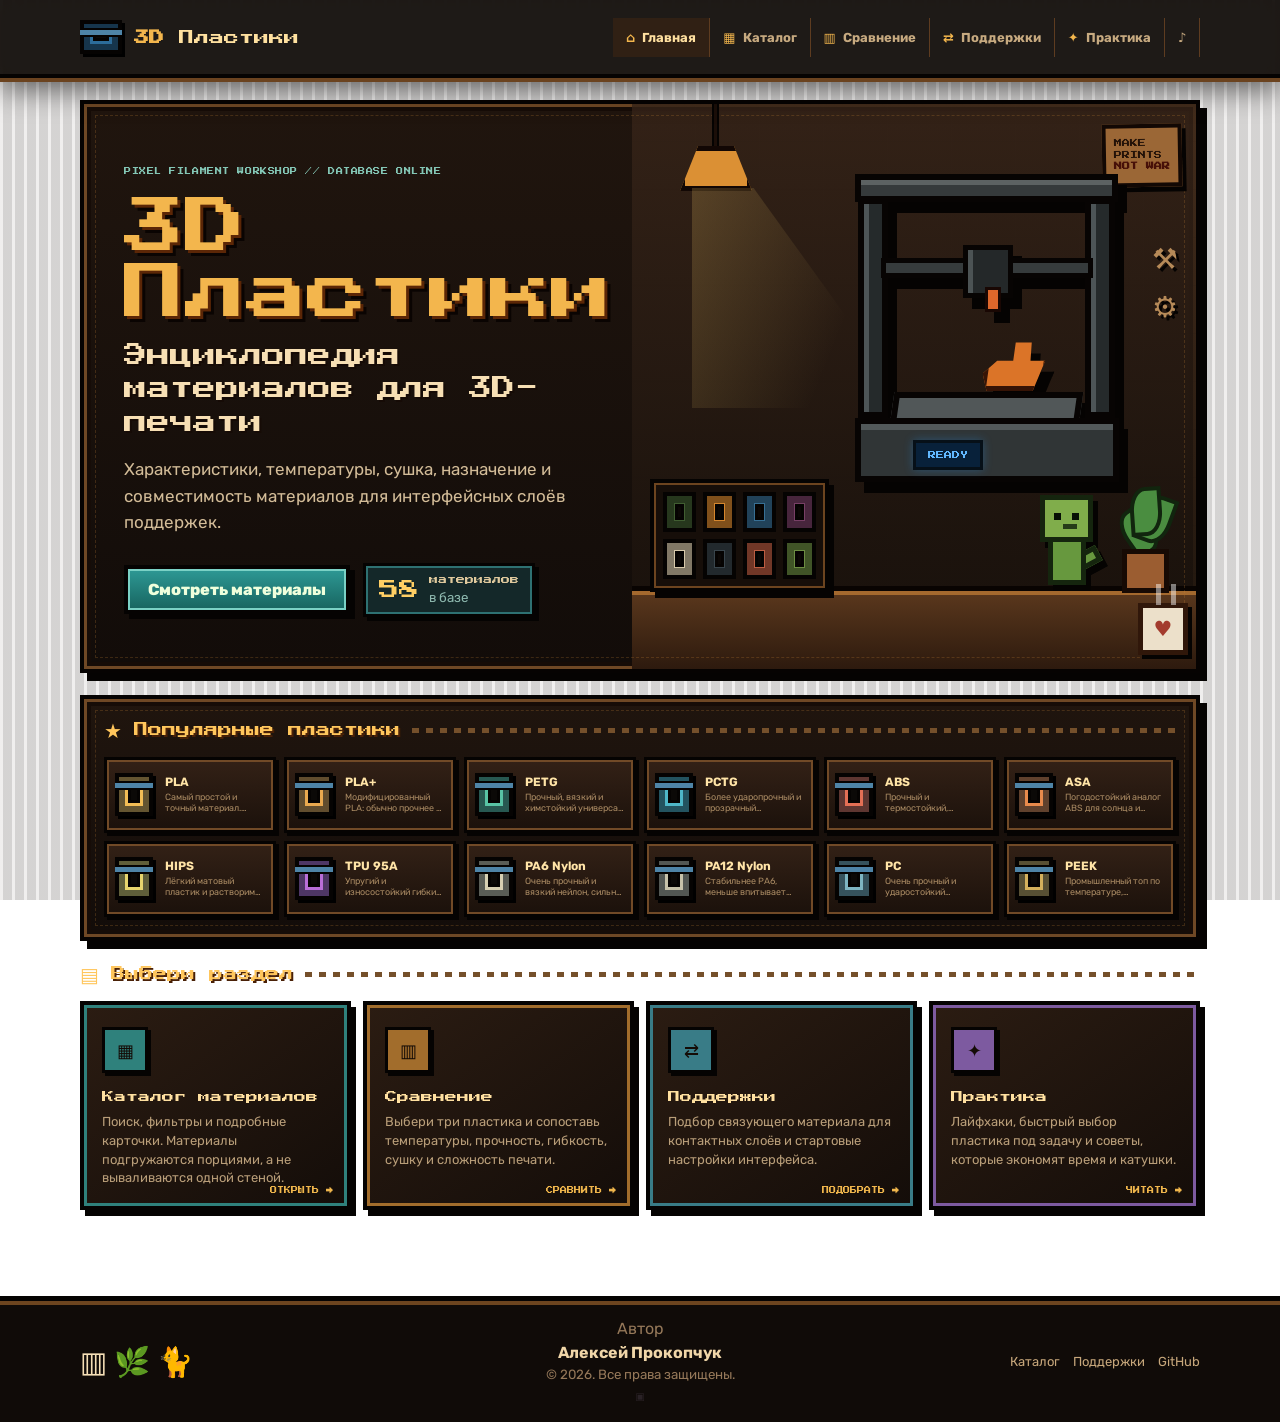
==== commit 8019cfe1: "Replace overloaded landing page with concise multi-page portal" ====
--- a/index.html
+++ b/index.html
@@ -4,137 +4,106 @@
   <meta charset="utf-8">
   <meta name="viewport" content="width=device-width,initial-scale=1">
   <meta name="description" content="Энциклопедия пластиков для FDM 3D-печати: характеристики, температуры, сушка и совместимость поддержек.">
-  <meta name="theme-color" content="#120b07">
+  <meta name="theme-color" content="#100a07">
   <title>3D Пластики — энциклопедия материалов</title>
   <link rel="preconnect" href="https://fonts.googleapis.com">
   <link rel="preconnect" href="https://fonts.gstatic.com" crossorigin>
   <link href="https://fonts.googleapis.com/css2?family=Press+Start+2P&family=Rubik:wght@400;500;600;700;800&display=swap" rel="stylesheet">
-  <link rel="stylesheet" href="site-v4-base.css?v=4.0.0">
-  <link rel="stylesheet" href="site-v4-workshop.css?v=4.0.0">
-  <link rel="stylesheet" href="site-v4-catalog.css?v=4.0.0">
-  <link rel="stylesheet" href="site-v4-sections.css?v=4.0.0">
-  <link rel="stylesheet" href="site-v4-responsive.css?v=4.0.0">
+  <link rel="stylesheet" href="theme-v5.css?v=5.0.0">
 </head>
 <body>
-  <div class="page-texture" aria-hidden="true"></div>
-  <header class="site-header">
-    <div class="shell header-inner">
-      <a class="brand" href="#top" aria-label="На главную"><span class="brand-spool"><i></i></span><span><b>3D</b> Пластики</span></a>
-      <button class="menu-toggle" type="button" aria-label="Открыть меню" aria-expanded="false">☰</button>
-      <nav class="nav" aria-label="Основная навигация">
-        <a href="#popular"><span>▦</span> Пластики</a>
-        <a href="#catalog"><span>▤</span> Каталог</a>
-        <a href="#support"><span>⇄</span> Поддержки</a>
-        <a href="#tips"><span>✦</span> Лайфхаки</a>
-        <a href="#picker"><span>◆</span> Выбор</a>
-        <button class="sound-toggle" type="button" aria-pressed="false" title="Звуки интерфейса">♪</button>
-      </nav>
+<header class="site-header">
+  <div class="shell header-inner">
+    <a class="brand" href="index.html"><span class="brand-spool" aria-hidden="true"></span><span><b>3D</b> Пластики</span></a>
+    <button class="menu-toggle" type="button" aria-label="Открыть меню" aria-expanded="false">☰</button>
+    <nav class="nav" aria-label="Основная навигация">
+      <a class="active" href="index.html"><span>⌂</span> Главная</a>
+      <a href="materials.html"><span>▦</span> Каталог</a>
+      <a href="compare.html"><span>▥</span> Сравнение</a>
+      <a href="supports.html"><span>⇄</span> Поддержки</a>
+      <a href="guide.html"><span>✦</span> Практика</a>
+      <button class="sound-toggle" type="button" aria-pressed="false" title="Звуки интерфейса">♪</button>
+    </nav>
+  </div>
+</header>
+
+<main class="page-main shell" id="top">
+  <section class="hero pixel-frame">
+    <div class="hero-copy">
+      <div class="eyebrow">PIXEL FILAMENT WORKSHOP // DATABASE ONLINE</div>
+      <h1>3D Пластики<small>Энциклопедия материалов для 3D-печати</small></h1>
+      <p>Характеристики, температуры, сушка, назначение и совместимость материалов для интерфейсных слоёв поддержек.</p>
+      <div class="hero-actions">
+        <a class="pixel-button" href="materials.html">Смотреть материалы</a>
+        <div class="hero-count"><b id="materialCount">0</b><span>материалов</span><small>в базе</small></div>
+      </div>
     </div>
-  </header>
+    <div class="workshop" aria-label="Пиксельная мастерская с 3D-принтером">
+      <div class="lamp" aria-hidden="true"><i class="cord"></i><i class="shade"></i><i class="glow"></i></div>
+      <div class="spool-rack" aria-hidden="true">
+        <span style="--c:#405d31"></span><span style="--c:#d5862d"></span><span style="--c:#376f94"></span><span style="--c:#773f65"></span>
+        <span style="--c:#d7c9aa"></span><span style="--c:#39454c"></span><span style="--c:#bc5d42"></span><span style="--c:#6c8d42"></span>
+      </div>
+      <div class="printer-scene" aria-hidden="true">
+        <i class="printer-top"></i><i class="printer-left"></i><i class="printer-right"></i>
+        <i class="printer-rail"><b></b></i><i class="printer-bed"><b class="benchy"></b></i><i class="printer-base"><b>READY</b></i>
+      </div>
+      <div class="poster">MAKE<br>PRINTS<br><b>NOT WAR</b></div><div class="tools">⚒<br>⚙</div>
+      <div class="plant" aria-hidden="true"><i></i><i></i><i></i><b></b></div>
+      <div class="mascot" aria-hidden="true"><i class="tail"></i><i class="body"></i><i class="head"><b></b><b></b><em></em></i></div>
+      <div class="mug" aria-hidden="true">♥<i></i><i></i></div>
+    </div>
+  </section>
 
-  <main id="top">
-    <section class="hero shell pixel-frame">
-      <div class="hero-copy">
-        <span class="eyebrow">PIXEL FILAMENT WORKSHOP</span>
-        <h1><span>3D Пластики</span><small>Энциклопедия материалов<br>для 3D-печати</small></h1>
-        <p>Характеристики, температуры, сушка, применение и совместимость материалов для интерфейсных слоёв поддержек.</p>
-        <div class="hero-actions">
-          <a class="pixel-button primary" href="#catalog">Смотреть материалы <b>›</b></a>
-          <a class="pixel-button secondary" href="#support">Подобрать поддержку</a>
-        </div>
-        <div class="hero-count"><span>★</span><b id="materialCount">0</b><small>материалов<br>в базе</small></div>
-      </div>
+  <section class="section popular-panel pixel-frame">
+    <div class="section-title"><span>★</span><h2>Популярные пластики</h2><i></i></div>
+    <div id="popularGrid" class="popular-grid"></div>
+  </section>
 
-      <div class="workshop" aria-label="Пиксельная мастерская с 3D-принтером">
-        <div class="lamp"><i class="cord"></i><i class="shade"></i><i class="light"></i></div>
-        <div class="spool-rack" aria-hidden="true">
-          <span style="--c:#d85432"></span><span style="--c:#5b9b4b"></span><span style="--c:#2e75a7"></span><span style="--c:#d79735"></span>
-          <span style="--c:#8d67a5"></span><span style="--c:#e8ded0"></span><span style="--c:#31343b"></span><span style="--c:#4aa3a0"></span>
-        </div>
-        <div class="printer-scene">
-          <div class="printer-frame"><i class="printer-top"></i><i class="printer-left"></i><i class="printer-right"></i><i class="printer-rail"><b></b></i><i class="printer-bed"><b class="benchy"></b></i><i class="printer-base"><b>READY</b></i></div>
-        </div>
-        <div class="poster">MAKE<br>PRINTS<br><b>NOT WAR</b></div>
-        <div class="tools">⌕<br>⚒</div>
-        <div class="plant"><i></i><i></i><i></i><b></b></div>
-        <div class="mascot"><i class="tail"></i><i class="body"></i><i class="head"><b></b><b></b><em></em></i></div>
-        <div class="mug">♥<i></i><i></i></div>
-      </div>
-    </section>
+  <section class="section">
+    <div class="section-title"><span>▤</span><h2>Выбери раздел</h2><i></i></div>
+    <div class="route-grid">
+      <a class="route-card" href="materials.html" style="--accent:#2f817c"><span>▦</span><h3>Каталог материалов</h3><p>Поиск, фильтры и подробные карточки. Материалы подгружаются порциями, а не вываливаются одной стеной.</p><small>ОТКРЫТЬ →</small></a>
+      <a class="route-card" href="compare.html" style="--accent:#a26d2c"><span>▥</span><h3>Сравнение</h3><p>Выбери три пластика и сопоставь температуры, прочность, гибкость, сушку и сложность печати.</p><small>СРАВНИТЬ →</small></a>
+      <a class="route-card" href="supports.html" style="--accent:#397c87"><span>⇄</span><h3>Поддержки</h3><p>Подбор связующего материала для контактных слоёв и стартовые настройки интерфейса.</p><small>ПОДОБРАТЬ →</small></a>
+      <a class="route-card" href="guide.html" style="--accent:#7d5aa0"><span>✦</span><h3>Практика</h3><p>Лайфхаки, быстрый выбор пластика под задачу и советы, которые экономят время и катушки.</p><small>ЧИТАТЬ →</small></a>
+    </div>
+  </section>
+</main>
 
-    <section id="popular" class="section shell">
-      <div class="panel pixel-frame">
-        <div class="panel-title"><span>★</span><h2>Популярные пластики</h2><i></i></div>
-        <div id="popularGrid" class="popular-grid"></div>
-      </div>
-      <div class="panel pixel-frame special-panel">
-        <div class="panel-title"><span>⚗</span><h2>Специальные и композитные</h2><i></i></div>
-        <div id="specialGrid" class="special-grid"></div>
-      </div>
-    </section>
+<footer class="footer">
+  <div class="shell footer-inner">
+    <div class="footer-decor">▥ 🌿 🐈</div>
+    <div class="footer-center"><span>Автор</span><b>Алексей Прокопчук</b><small>© 2026. Все права защищены.</small></div>
+    <div class="footer-links"><a href="materials.html">Каталог</a><a href="supports.html">Поддержки</a><a href="https://github.com/3d-mast/3d-mast.github.io" rel="noopener">GitHub</a></div>
+  </div>
+</footer>
+<button class="back-to-top" type="button" aria-label="Вернуться наверх"><span>↑</span><small>TOP</small></button>
+<script src="materials.js"></script>
+<script src="common-v5.js?v=5.0.0"></script>
+<script>
+(() => {
+  const names = ['PLA','PLA+','PETG','PCTG','ABS','ASA','HIPS','TPU 95A','PA6 Nylon','PA12 Nylon','PC','PEEK'];
+  const grid = document.querySelector('#popularGrid');
+  const count = document.querySelector('#materialCount');
+  if (count) count.textContent = MATERIALS.length;
+  if (grid) {
+    grid.innerHTML = names.map(name => MATERIALS.find(material => material.name === name)).filter(Boolean).map(material => `
+      <a class="popular-card" href="materials.html?material=${encodeURIComponent(material.name)}" style="--accent:${material.color}">
+        <span class="mini-spool" aria-hidden="true"></span>
+        <span><b>${material.name}</b><small>${material.desc}</small></span>
+      </a>`).join('');
+  }
 
-    <section id="catalog" class="section shell">
-      <div class="section-heading"><div><span>01 // ПОЛНАЯ БАЗА</span><h2>Каталог материалов</h2><p>Фильтруй материалы и открывай подробную карточку с параметрами печати.</p></div><div class="result-counter"><b id="visibleCount">0</b><small>найдено</small></div></div>
-      <div class="toolbar pixel-frame">
-        <label class="search-box"><span>⌕</span><input id="searchInput" type="search" placeholder="PLA, PETG, Nylon, гибкий…" autocomplete="off"></label>
-        <select id="familyFilter" aria-label="Семейство"><option value="all">Все семейства</option></select>
-        <select id="difficultyFilter" aria-label="Сложность"><option value="all">Любая сложность</option><option value="1">Просто</option><option value="2">Средне</option><option value="3">Сложно</option><option value="4">Промышленно</option></select>
-        <button id="resetFilters" class="small-button" type="button">Сбросить</button>
-      </div>
-      <div id="familyChips" class="chips" aria-label="Быстрые фильтры"></div>
-      <div id="materialsGrid" class="materials-grid"></div>
-      <div id="emptyState" class="empty-state pixel-frame" hidden><b>?</b><h3>Ничего не найдено</h3><p>Сбрось фильтры — пластик никуда не делся.</p></div>
-    </section>
-
-    <section class="section shell compare-section">
-      <div class="section-heading compact"><div><span>02 // СРАВНЕНИЕ</span><h2>Сравнить материалы</h2><p>Добавь до трёх материалов из каталога.</p></div><button id="clearCompare" class="small-button danger" type="button">Очистить</button></div>
-      <div id="compareTray" class="compare-tray pixel-frame"><div class="compare-placeholder">Пока пусто. Выбери материалы в каталоге.</div></div>
-    </section>
-
-    <section id="support" class="section shell">
-      <div class="section-heading"><div><span>03 // SUPPORT INTERFACE</span><h2>Связующий слой поддержек</h2><p>Другим пластиком печатают только контактные слои, а не всё тело поддержки.</p></div></div>
-      <div class="support-layout">
-        <div class="support-picker pixel-frame"><label for="modelMaterial">Материал модели</label><select id="modelMaterial"></select><div id="supportResult" class="support-result"></div></div>
-        <div class="support-info pixel-frame">
-          <div class="support-list"><span><b>PLA</b><i>↔</i><strong>PETG</strong></span><span><b>PETG</b><i>↔</i><strong>PLA</strong></span><span><b>ABS / ASA</b><i>→</i><strong>HIPS</strong></span><span><b>Nylon / PA</b><i>→</i><strong>Support for PA</strong></span><span><b>PC / PEEK</b><i>→</i><strong>High-temp support</strong></span></div>
-          <div class="support-settings"><span><small>Interface layers</small><b>2–4</b></span><span><small>Top Z distance</small><b>0 мм</b></span><span><small>Prime tower</small><b>ВКЛ</b></span><span><small>Промывка</small><b>Высокая</b></span></div>
-        </div>
-      </div>
-    </section>
-
-    <section id="tips" class="section shell">
-      <div class="section-heading"><div><span>04 // ПРАКТИКА</span><h2>Лайфхаки</h2><p>Правила, которые экономят пластик, время и нервы.</p></div></div>
-      <div class="tips-grid">
-        <article class="tip-card"><span>💧</span><b>Суши PETG, Nylon, TPU и PVA</b><p>Влага портит поверхность, прочность и стабильность подачи.</p></article>
-        <article class="tip-card"><span>◆</span><b>Для CF/GF нужно твёрдое сопло</b><p>Латунь быстро изнашивается от наполнителей.</p></article>
-        <article class="tip-card"><span>▣</span><b>ABS и ASA печатай в камере</b><p>Закрытый объём уменьшает трещины и отрыв углов.</p></article>
-        <article class="tip-card"><span>♨</span><b>PLA боится жары</b><p>Летом в автомобиле деталь может размягчиться.</p></article>
-        <article class="tip-card"><span>✦</span><b>PETG любит чистое сопло</b><p>Налипший пластик оставляет тёмные следы на модели.</p></article>
-        <article class="tip-card"><span>▤</span><b>Interface — не весь support</b><p>Дорогим материалом печатай только контактные слои.</p></article>
-        <article class="tip-card"><span>▱</span><b>PP печатай на PP-поверхности</b><p>Обычные покрытия часто не держат полипропилен.</p></article>
-        <article class="tip-card"><span>◎</span><b>Начинай с температурной башни</b><p>Диапазон на катушке — только отправная точка.</p></article>
-      </div>
-    </section>
-
-    <section id="picker" class="section shell">
-      <div class="section-heading"><div><span>05 // БЫСТРЫЙ ВЫБОР</span><h2>Что взять под задачу</h2><p>Выбери сценарий и получи нормальную стартовую рекомендацию.</p></div></div>
-      <div id="questGrid" class="quest-grid"></div>
-      <div id="questResult" class="quest-result pixel-frame" aria-live="polite"><span class="quest-avatar">?</span><div><small>Выбери задачу выше</small><h3>Материал появится здесь</h3><p>С кратким объяснением, почему именно он.</p></div></div>
-    </section>
-  </main>
-
-  <footer class="footer">
-    <div class="shell footer-inner">
-      <div class="footer-decor"><span>▥</span><span>♣</span><span>🐈</span></div>
-      <div class="footer-center"><span>Автор</span><b>Алексей Прокопчук</b><small>© 2026. Все права защищены.</small></div>
-      <div class="footer-links"><a href="#catalog">Каталог</a><a href="#support">Поддержки</a><a href="https://github.com/3d-mast/3d-mast.github.io" rel="noopener">GitHub</a></div>
-      <div class="footer-mug">☕</div>
-    </div>
-  </footer>
-
-  <button id="backToTop" class="back-to-top" type="button" aria-label="Вернуться наверх"><span>↑</span><small>TOP</small></button>
-  <dialog id="materialDialog" class="material-dialog"><button class="dialog-close" type="button" aria-label="Закрыть">×</button><div id="dialogContent"></div></dialog>
-  <script src="materials.js"></script>
-  <script src="site-v4.js?v=4.0.0"></script>
+  const eggStyle = document.createElement('link');
+  eggStyle.rel = 'stylesheet';
+  eggStyle.href = 'easter-eggs.css?v=5.0.0';
+  document.head.append(eggStyle);
+  const eggScript = document.createElement('script');
+  eggScript.src = 'easter-eggs.js?v=5.0.0';
+  eggScript.defer = true;
+  document.body.append(eggScript);
+})();
+</script>
 </body>
-</html>+</html>
--- a/theme-v5.css
+++ b/theme-v5.css
@@ -0,0 +1,38 @@
+:root{
+  --bg:#0d0907;--bg2:#16100c;--panel:#1c130e;--panel2:#26190f;--panel3:#120c09;
+  --line:#6f4825;--line2:#b7752d;--gold:#f3b64d;--gold2:#ffd980;--cream:#f5dfb6;
+  --muted:#b79b76;--cyan:#55b8bd;--green:#86b95a;--red:#c7644f;--violet:#9470b9;
+  --shadow:7px 8px 0 #050302;--pixel:'Press Start 2P',monospace;--body:Rubik,system-ui,sans-serif
+}
+*{box-sizing:border-box}html{scroll-behavior:smooth;scroll-padding-top:90px}body{margin:0;color:var(--cream);font-family:var(--body);background:
+  radial-gradient(circle at 50% -10%,#4b2c171f,transparent 28rem),
+  repeating-linear-gradient(0deg,#ffffff025 0 1px,transparent 1px 48px),
+  linear-gradient(180deg,#100a07,#18100b 45%,#0c0806);min-height:100vh;overflow-x:hidden}
+body::before{content:"";position:fixed;inset:0;pointer-events:none;z-index:-1;background:repeating-linear-gradient(90deg,#2a180f66 0 3px,#130b07 3px 12px);opacity:.18}
+a{color:inherit;text-decoration:none}button,input,select{font:inherit}button{color:inherit}.shell{width:min(1120px,calc(100% - 32px));margin:auto}
+.pixel-frame{position:relative;background:linear-gradient(180deg,#20150e,#120c09);border:4px solid #060302;box-shadow:inset 0 0 0 3px var(--line),inset 0 0 0 7px #160c07,var(--shadow)}
+.pixel-frame::after{content:"";position:absolute;inset:11px;border:1px dashed #d38b3838;pointer-events:none}
+.site-header{position:sticky;top:0;z-index:100;background:#100b08ed;border-bottom:4px solid #050302;box-shadow:0 4px 0 #6b431f,0 10px 30px #0009;backdrop-filter:blur(10px)}
+.header-inner{min-height:74px;display:flex;align-items:center;justify-content:space-between;gap:24px}.brand{display:flex;align-items:center;gap:12px;font:15px var(--pixel);color:#ffe1a0;white-space:nowrap}.brand b{color:var(--gold)}
+.brand-spool,.spool-icon,.mini-spool{position:relative;display:inline-block;background:var(--accent,#2c6c9a);border:4px solid #050302;box-shadow:inset 0 0 0 6px #07121a99,3px 3px #000}.brand-spool{width:42px;height:34px}.brand-spool::before,.spool-icon::before,.mini-spool::before{content:"";position:absolute;inset:9px;background:#0b0907;border:3px solid #050302}.brand-spool::after,.spool-icon::after,.mini-spool::after{content:"";position:absolute;left:-4px;right:-4px;top:4px;height:5px;background:#4e84a7;border-block:2px solid #050302}
+.nav{display:flex;align-items:center}.nav a,.sound-toggle{display:flex;align-items:center;gap:7px;padding:12px 13px;color:#c7aa80;border-right:1px solid #5e3c20;background:transparent;border-top:0;border-bottom:0;border-left:0;cursor:pointer;font-weight:700;font-size:13px}.nav a:hover,.nav a.active,.sound-toggle:hover,.sound-toggle.active{color:#ffe0a0;background:#302014}.nav span{color:var(--gold)}.menu-toggle{display:none;background:#25180f;border:3px solid #050302;box-shadow:3px 3px #000;padding:8px 11px;font-size:21px;cursor:pointer}
+.page-main{padding:22px 0 56px}.hero{display:grid;grid-template-columns:.9fr 1.1fr;min-height:455px;overflow:hidden}.hero-copy{z-index:2;padding:62px 20px 52px 40px}.eyebrow{font:7px/1.7 var(--pixel);color:#84c7b6;letter-spacing:.08em}.hero h1{margin:17px 0 8px;font:clamp(34px,5.2vw,61px)/1.08 var(--pixel);color:var(--gold);text-shadow:3px 3px #5b2606,6px 6px #0a0402}.hero h1 small{display:block;margin-top:12px;font-size:.38em;line-height:1.45;color:#f7dfb4;text-shadow:2px 2px #160b06}.hero-copy>p{max-width:490px;margin:17px 0 0;color:#d3bc98;font-size:17px;line-height:1.55}.hero-actions{display:flex;align-items:center;gap:13px;margin-top:27px;flex-wrap:wrap}.pixel-button{display:inline-flex;align-items:center;justify-content:center;min-height:49px;padding:0 20px;background:linear-gradient(#2e9995,#17645f);border:4px solid #050302;box-shadow:inset 0 0 0 2px #7ad1c5,5px 5px #050302;color:#efffdc;font-weight:800;cursor:pointer;transition:.12s}.pixel-button.secondary{background:linear-gradient(#845328,#4d2c15);box-shadow:inset 0 0 0 2px #d3954e,5px 5px #050302;color:#ffe3a4}.pixel-button:hover{transform:translate(2px,2px);box-shadow:inset 0 0 0 2px #fff7,2px 2px #050302}.hero-count{display:grid;grid-template-columns:auto auto;align-items:center;gap:6px 10px;padding:9px 13px;background:#142829;border:3px solid #050302;box-shadow:inset 0 0 0 2px #2e7172,4px 4px #050302}.hero-count b{grid-row:1/3;font:20px var(--pixel);color:#ffcf64}.hero-count span{font:9px var(--pixel);color:#dfc99d}.hero-count small{color:#8eb9af}
+.workshop{position:relative;min-height:455px;overflow:hidden;background:linear-gradient(#382519cc,#17100be8),repeating-linear-gradient(90deg,transparent 0 63px,#ffffff05 64px),repeating-linear-gradient(0deg,transparent 0 47px,#0004 48px)}.workshop::after{content:"";position:absolute;left:0;right:0;bottom:0;height:78px;background:linear-gradient(#5b381d,#2d1a0e);border-top:5px solid #090402;box-shadow:inset 0 4px #a4692e}.lamp{position:absolute;left:34px;top:-6px;width:100px;height:130px;z-index:8;transform-origin:50px 0;animation:lampSwing 6s steps(12) infinite}.lamp .cord{position:absolute;left:46px;width:7px;height:50px;background:#1b0e08;border:2px solid #050302}.lamp .shade{position:absolute;left:14px;top:48px;width:72px;height:45px;background:#db9034;border:5px solid #120704;clip-path:polygon(25% 0,75% 0,100% 100%,0 100%);box-shadow:0 7px #54290d}.lamp .glow{position:absolute;left:26px;top:90px;width:220px;height:220px;background:linear-gradient(112deg,#ffd36d32,transparent 67%);clip-path:polygon(0 0,28% 0,100% 100%,0 100%);animation:lightPulse 3s steps(3) infinite}
+.spool-rack{position:absolute;left:18px;bottom:77px;z-index:5;display:grid;grid-template-columns:repeat(4,33px);gap:7px;padding:9px;background:#160e09;border:4px solid #050302;box-shadow:inset 0 0 0 2px #6c441f,5px 6px #050302}.spool-rack span{position:relative;width:33px;height:40px;background:var(--c);border:4px solid #050302;box-shadow:inset 0 0 0 7px #0006}.spool-rack span::before{content:"";position:absolute;inset:8px;background:#0b0705;border:3px solid #050302}
+.printer-scene{position:absolute;right:54px;top:52px;width:315px;height:340px;z-index:6;filter:drop-shadow(9px 11px #050302)}.printer-top{position:absolute;left:28px;right:24px;top:18px;height:28px;background:#353a3b;border:6px solid #070403;box-shadow:inset 0 5px #5c6262}.printer-left,.printer-right{position:absolute;top:42px;width:30px;height:220px;background:#252a2b;border:6px solid #070403;box-shadow:inset 5px 0 #4d5557}.printer-left{left:31px}.printer-right{right:27px}.printer-rail{position:absolute;left:54px;right:49px;top:102px;height:20px;background:#363b3c;border:5px solid #070403}.printer-rail b{position:absolute;left:38%;top:-18px;width:50px;height:53px;background:#242829;border:5px solid #070403;box-shadow:inset 5px 0 #4c5354;animation:printHead 4s steps(10) infinite}.printer-rail b::after{content:"";position:absolute;left:17px;bottom:-19px;width:10px;height:19px;background:#de672b;border:3px solid #190703}.printer-bed{position:absolute;left:65px;right:61px;bottom:70px;height:34px;background:#515758;border:6px solid #070403;transform:skewX(-8deg);box-shadow:0 9px #19100b}.benchy{position:absolute;left:45%;bottom:29px;width:64px;height:55px;background:#db7428;border:5px solid #361406;clip-path:polygon(20% 45%,45% 45%,45% 12%,70% 12%,72% 45%,95% 45%,82% 100%,10% 100%,0 68%)}.printer-base{position:absolute;left:28px;right:23px;bottom:14px;height:64px;background:#303536;border:6px solid #070403;box-shadow:inset 0 6px #52595a}.printer-base b{position:absolute;left:52px;top:16px;padding:8px 12px;background:#08213a;border:3px solid #061018;color:#61b8ff;font:8px var(--pixel);box-shadow:0 0 10px #208ee755;animation:readyBlink 2s steps(2) infinite}.poster{position:absolute;right:14px;top:20px;z-index:4;padding:10px 8px;background:#9b6736;border:4px solid #120804;color:#231208;font:8px/1.45 var(--pixel);transform:rotate(-1deg);box-shadow:4px 5px #050302}.poster b{color:#471008}.tools{position:absolute;right:18px;top:132px;color:#b68a58;font-size:29px;line-height:1.65;text-shadow:3px 3px #050302}.plant{position:absolute;right:21px;bottom:76px;z-index:7;width:67px;height:104px}.plant b{position:absolute;bottom:0;left:14px;width:47px;height:44px;background:#9b5d31;border:5px solid #170a04}.plant i{position:absolute;width:32px;height:49px;background:#4a8d40;border:4px solid #11250e;border-radius:50% 0}.plant i:nth-child(1){left:15px;top:18px;transform:rotate(-35deg)}.plant i:nth-child(2){right:3px;top:6px;transform:rotate(20deg)}.plant i:nth-child(3){left:22px;top:-2px;transform:rotate(-4deg)}.mascot{position:absolute;right:93px;bottom:75px;z-index:8;width:76px;height:108px;filter:drop-shadow(5px 6px #050302);animation:mascotBob 2s steps(4) infinite}.mascot .body{position:absolute;left:21px;top:48px;width:38px;height:51px;background:#67983e;border:5px solid #15250e}.mascot .head{position:absolute;left:13px;top:9px;width:53px;height:47px;background:#80ad4b;border:5px solid #15250e}.mascot .head b{position:absolute;top:13px;width:7px;height:7px;background:#061005}.mascot .head b:first-child{left:9px}.mascot .head b:nth-child(2){right:9px}.mascot .head em{position:absolute;left:18px;bottom:8px;width:14px;height:5px;background:#263c18}.mascot .tail{position:absolute;right:0;bottom:16px;width:36px;height:17px;background:#67983e;border:5px solid #15250e;transform:rotate(-28deg);transform-origin:left;animation:tailWag 1s steps(3) infinite}.mug{position:absolute;right:8px;bottom:14px;z-index:10;width:50px;height:52px;background:#ece0ca;border:5px solid #30170a;color:#a33b2d;font-size:21px;text-align:center;line-height:42px;box-shadow:4px 4px #050302}.mug i{position:absolute;left:13px;top:-24px;width:5px;height:21px;background:#fff7;animation:steam 2.3s steps(6) infinite}.mug i:nth-child(2){left:28px;animation-delay:-1s}
+.section{margin-top:22px}.section-title{display:flex;align-items:center;gap:12px;margin:0 0 14px;color:#ffc65c}.section-title span{font-size:20px}.section-title h2{margin:0;font:14px/1.35 var(--pixel);text-shadow:2px 2px #4a2107}.section-title i{flex:1;height:5px;background:repeating-linear-gradient(90deg,#75502b 0 7px,transparent 7px 14px)}
+.popular-panel{padding:20px}.popular-grid{display:grid;grid-template-columns:repeat(6,1fr);gap:8px}.popular-card{display:grid;grid-template-columns:42px 1fr;align-items:center;gap:8px;min-height:76px;padding:8px;background:linear-gradient(#332116,#1b110b);border:3px solid #050302;box-shadow:inset 0 0 0 2px #714a27,3px 3px #050302;text-align:left;cursor:pointer;transition:.12s}.popular-card:hover{transform:translateY(-3px);filter:brightness(1.12)}.mini-spool{width:38px;height:43px}.popular-card b{display:block;color:#ffe4a7;font-size:12px}.popular-card small{display:-webkit-box;margin-top:3px;color:#a98a63;font-size:9px;line-height:1.25;-webkit-line-clamp:2;-webkit-box-orient:vertical;overflow:hidden}
+.route-grid{display:grid;grid-template-columns:repeat(4,1fr);gap:12px}.route-card{position:relative;min-height:168px;padding:22px 18px 18px;background:linear-gradient(145deg,#2b1c12,#140d09);border:4px solid #050302;box-shadow:inset 0 0 0 3px var(--accent,#704822),5px 6px #050302;overflow:hidden;transition:.14s}.route-card:hover{transform:translateY(-4px);filter:brightness(1.09)}.route-card>span{display:grid;place-items:center;width:46px;height:46px;background:var(--accent,#88572a);border:3px solid #050302;box-shadow:3px 3px #050302;font:18px var(--pixel);color:#140b06}.route-card h3{margin:16px 0 7px;font:12px/1.45 var(--pixel);color:#ffe0a0}.route-card p{margin:0;color:#b99e79;font-size:13px;line-height:1.45}.route-card small{position:absolute;right:14px;bottom:12px;color:#f0b64c;font:7px var(--pixel)}
+.page-hero{display:grid;grid-template-columns:1fr auto;align-items:end;gap:24px;padding:30px;margin-bottom:22px}.page-hero h1{margin:10px 0 8px;font:clamp(26px,4vw,44px)/1.15 var(--pixel);color:#ffc85d;text-shadow:3px 3px #4a2107}.page-hero p{max-width:680px;margin:0;color:#c1a883;font-size:16px}.page-hero-icon{display:grid;place-items:center;width:82px;height:82px;background:#2d1d12;border:4px solid #050302;box-shadow:inset 0 0 0 3px #835328,5px 5px #050302;font:28px var(--pixel);color:#ffc85d}
+.toolbar{position:sticky;top:88px;z-index:30;display:grid;grid-template-columns:1fr 210px 180px auto;gap:9px;padding:12px;margin-bottom:18px;background:#17100ced;border:4px solid #050302;box-shadow:inset 0 0 0 2px #704821,5px 5px #050302;backdrop-filter:blur(8px)}.search-box{display:flex;align-items:center;gap:10px;padding:0 12px;background:#0d0907;border:3px solid #050302}.search-box span{color:#55b8bd;font-size:21px}.search-box input,.toolbar select,.select-control{width:100%;min-height:45px;background:#0d0907;color:#f2dfbd;border:3px solid #050302;padding:0 12px;outline:none}.search-box input{border:0;padding:0}.small-button{min-height:45px;padding:0 14px;background:#49301d;border:3px solid #050302;box-shadow:3px 3px #050302;cursor:pointer;font-weight:800}.small-button:hover{background:#644024}.filter-chips{display:flex;gap:7px;overflow:auto;padding:0 2px 12px;scrollbar-width:thin}.chip{flex:0 0 auto;padding:7px 10px;background:#24170f;color:#b99b73;border:2px solid #6f4825;cursor:pointer}.chip.active,.chip:hover{background:#2b7774;color:#efffdc;border-color:#050302}
+.material-grid{display:grid;grid-template-columns:repeat(3,1fr);gap:14px}.material-card{position:relative;display:flex;flex-direction:column;min-height:316px;padding:16px;background:linear-gradient(145deg,#2c1d13,#160e09);border:4px solid #050302;box-shadow:inset 0 0 0 2px #704821,5px 6px #050302}.material-card::before{content:"";position:absolute;left:0;right:0;top:0;height:5px;background:var(--accent)}.card-top{display:flex;align-items:flex-start;justify-content:space-between;gap:9px}.spool-icon{width:48px;height:52px}.family-tag{max-width:65%;padding:6px;background:#110b08;border:2px solid #51351e;color:var(--accent);font:7px/1.3 var(--pixel);text-align:right}.material-card h3{margin:16px 0 8px;color:var(--accent);font:15px/1.4 var(--pixel)}.material-card p{margin:0;color:#bca17c;font-size:13px;line-height:1.45}.temperature-row{display:grid;grid-template-columns:1fr 1fr;gap:7px;margin-top:auto;padding-top:14px}.temperature-row span{padding:7px;background:#100a07;border:2px solid #4b311c;color:#987c5e;font-size:10px}.temperature-row b{display:block;color:#f2ddb8;font-size:12px}.rating-row{display:grid;gap:4px;margin:10px 0;color:#987c5e;font:7px var(--pixel)}.rating{color:var(--accent);letter-spacing:1px}.card-buttons{display:grid;grid-template-columns:1fr 1fr;gap:7px}.card-buttons button{min-height:37px;border:3px solid #050302;box-shadow:3px 3px #050302;cursor:pointer;font-weight:800;font-size:12px}.details-btn{background:var(--accent);color:#170d08}.compare-btn{background:#46301f}.compare-btn.active{background:#2c7c77;color:#efffdc}.load-more-wrap{text-align:center;padding:25px 0 4px}.load-more{min-width:230px}.empty-state{padding:54px;text-align:center;color:#bca17c}
+.modal{width:min(760px,calc(100% - 24px));max-height:86vh;padding:0;background:#1b120d;color:#f3dfbd;border:4px solid #050302;box-shadow:inset 0 0 0 3px #87572a,10px 12px #050302;overflow:auto}.modal::backdrop{background:#050302cc;backdrop-filter:blur(4px)}.modal-close{position:sticky;float:right;top:8px;right:8px;z-index:3;width:42px;height:42px;background:#743f31;border:3px solid #050302;box-shadow:3px 3px #050302;font-size:22px;cursor:pointer}.modal-content{padding:28px}.dialog-title{display:flex;align-items:center;gap:16px}.dialog-title h2{margin:5px 0 0;color:var(--accent);font:22px var(--pixel)}.dialog-title small{color:#a68966}.spool-icon.big{width:68px;height:72px}.detail-grid{display:grid;grid-template-columns:repeat(4,1fr);gap:8px;margin:20px 0}.detail-grid span{padding:11px;background:#100a07;border:2px solid #52361f}.detail-grid small{display:block;color:#8f7356}.detail-grid b{display:block;margin-top:3px}.stat-bars{display:grid;gap:9px}.stat-bars>div{display:grid;grid-template-columns:130px 1fr 95px;align-items:center;gap:10px}.stat-bars i{height:12px;background:#0b0705;border:2px solid #050302}.stat-bars i b{display:block;height:100%;background:var(--accent)}.stat-bars em{text-align:right;color:#b7956d;font-style:normal}.dialog-columns{display:grid;grid-template-columns:1fr 1fr;gap:12px;margin-top:20px}.dialog-columns>div{padding:15px;background:#120c09;border:2px solid #5b3a20}.dialog-columns small{color:#a98a65}.dialog-columns ul{padding-left:20px}
+.compare-picker{display:grid;grid-template-columns:repeat(3,1fr);gap:12px;padding:18px;margin-bottom:18px}.compare-picker label{display:grid;gap:7px;color:#ba9d76;font-weight:700}.comparison-shell{overflow:auto}.comparison-table{display:grid;grid-template-columns:170px repeat(3,minmax(220px,1fr));min-width:830px}.comparison-labels,.comparison-column{display:grid;grid-template-rows:72px repeat(9,minmax(58px,auto))}.comparison-labels>*,.comparison-column>*{display:flex;align-items:center;padding:12px;border-bottom:2px solid #563820}.comparison-labels{background:#120c09;color:#9f805d}.comparison-column{border-left:2px solid #563820}.comparison-column>strong{color:var(--accent);font:12px var(--pixel)}
+.support-layout{display:grid;grid-template-columns:.9fr 1.1fr;gap:16px}.support-picker,.support-guide{padding:20px}.support-picker label{display:block;margin-bottom:8px;color:#b99a72;font-weight:800}.support-result{display:grid;gap:14px;margin-top:17px}.selected-material{display:flex;align-items:center;gap:12px}.selected-material b{display:block;color:var(--accent);font:14px var(--pixel)}.selected-material small,.support-best small,.support-alt small{display:block;color:#9e805e}.support-arrow{text-align:center;color:#f0b54b;font:22px var(--pixel)}.support-best{padding:16px;background:#183a37;border:3px solid #050302;box-shadow:inset 0 0 0 2px #427f75,4px 4px #050302}.support-best strong{display:block;margin-top:6px;color:#dff9da;font:12px/1.5 var(--pixel)}.support-alt,.support-note{padding:12px;background:#110b08;border:2px solid #5c3b20}.support-pairs{display:grid;gap:7px}.support-pair{display:grid;grid-template-columns:1fr 34px 1.4fr;gap:7px;align-items:center;padding:10px;background:#120c09;border:2px solid #57391f}.support-pair b{color:#ffd070}.support-pair i{text-align:center;color:#55b8bd;font-style:normal}.support-guide h2{margin:0 0 14px;font:14px var(--pixel);color:#ffc75c}.support-settings{display:grid;grid-template-columns:repeat(2,1fr);gap:8px;margin-top:16px}.support-settings span{padding:11px;background:#100a07;border:2px solid #51341d}.support-settings small{display:block;color:#937556}.support-settings b{display:block;color:#55b8bd}
+.guide-grid{display:grid;grid-template-columns:repeat(2,1fr);gap:14px}.tip-card{position:relative;min-height:170px;padding:22px 18px 18px;background:#ead7ad;color:#2d1b10;border:4px solid #050302;box-shadow:inset 0 0 0 3px #fff0c9,5px 6px #050302}.tip-card::before{content:"";position:absolute;left:50%;top:-10px;width:17px;height:17px;background:var(--pin,#c8614c);border:3px solid #050302;transform:translateX(-50%)}.tip-card>span{font-size:28px}.tip-card h3{margin:10px 0 7px;font-size:16px}.tip-card p{margin:0;font-size:13px;line-height:1.45}.quest-grid{display:grid;grid-template-columns:repeat(4,1fr);gap:10px}.quest-card{min-height:135px;padding:14px;background:linear-gradient(#2e1f15,#160e09);border:4px solid #050302;box-shadow:inset 0 0 0 2px #724925,4px 5px #050302;cursor:pointer;text-align:left}.quest-card:hover,.quest-card.active{filter:brightness(1.15);box-shadow:inset 0 0 0 2px var(--accent,#55b8bd),4px 5px #050302}.quest-card>span{font-size:28px}.quest-card b{display:block;margin-top:8px;color:#f0d7aa}.quest-card small{display:block;margin-top:5px;color:#f0b64c;font:8px var(--pixel)}.quest-result{display:grid;grid-template-columns:auto 1fr;gap:17px;align-items:center;margin-top:14px;padding:20px}.quest-avatar{display:grid;place-items:center;width:76px;height:76px;background:var(--accent,#55b8bd);border:4px solid #050302;box-shadow:4px 4px #050302;font-size:31px}.quest-result h3{margin:5px 0;color:#ffc85d;font:16px var(--pixel)}.quest-result p{margin:0;color:#bca17b}.quest-result button{margin-top:10px;padding:9px 12px;background:#2b7774;border:3px solid #050302;box-shadow:3px 3px #050302;cursor:pointer}
+.footer{margin-top:30px;border-top:5px solid #050302;background:#100b08;box-shadow:inset 0 4px #6d451f}.footer-inner{display:grid;grid-template-columns:1fr auto 1fr;align-items:center;gap:20px;min-height:105px;padding-block:18px}.footer-decor{font-size:29px}.footer-center{text-align:center}.footer-center span,.footer-center small{display:block;color:#957859}.footer-center b{display:block;margin:5px 0;color:#f0d6a8}.footer-links{display:flex;justify-content:flex-end;gap:13px;color:#c7a77b;font-size:13px}.footer-links a:hover{color:#ffc75c}.back-to-top{position:fixed;right:15px;bottom:15px;z-index:90;width:56px;height:56px;background:#24170f;border:4px solid #050302;box-shadow:inset 0 0 0 2px #8a582a,5px 5px #050302;opacity:0;visibility:hidden;transform:translateY(15px);transition:.15s;cursor:pointer}.back-to-top.visible{opacity:1;visibility:visible;transform:none}.back-to-top span{display:block;color:#ffd36e;font:16px var(--pixel)}.back-to-top small{display:block;color:#a98a64;font:5px var(--pixel)}
+@keyframes lampSwing{50%{transform:rotate(2deg)}}@keyframes lightPulse{50%{opacity:.65}}@keyframes printHead{50%{left:60%}}@keyframes readyBlink{50%{filter:brightness(.7)}}@keyframes mascotBob{50%{transform:translateY(-4px)}}@keyframes tailWag{50%{transform:rotate(8deg)}}@keyframes steam{0%{opacity:0;transform:translateY(6px)}30%{opacity:.7}100%{opacity:0;transform:translateY(-30px) translateX(7px)}}
+@media(max-width:980px){.hero{grid-template-columns:1fr 1fr}.printer-scene{right:5px;transform:scale(.86);transform-origin:right center}.popular-grid{grid-template-columns:repeat(4,1fr)}.route-grid{grid-template-columns:repeat(2,1fr)}.material-grid{grid-template-columns:repeat(2,1fr)}.toolbar{grid-template-columns:1fr 1fr}.search-box{grid-column:1/-1}.quest-grid{grid-template-columns:repeat(2,1fr)}}
+@media(max-width:760px){html{scroll-padding-top:75px}.shell{width:calc(100% - 20px)}.header-inner{min-height:64px}.brand{font-size:13px}.brand-spool{width:36px;height:30px}.menu-toggle{display:block}.nav{position:absolute;left:10px;right:10px;top:68px;display:none;flex-direction:column;align-items:stretch;background:#120c09;border:4px solid #050302;box-shadow:inset 0 0 0 2px #704821,6px 7px #050302}.nav.open{display:flex}.nav a,.sound-toggle{justify-content:flex-start;border-right:0;border-bottom:1px solid #56381f}.page-main{padding-top:12px}.hero{grid-template-columns:1fr;min-height:auto}.hero-copy{padding:38px 22px 28px}.workshop{min-height:390px}.printer-scene{right:-12px;top:35px;transform:scale(.74)}.spool-rack{bottom:70px;transform:scale(.85);transform-origin:left bottom}.poster,.tools{display:none}.lamp{left:17px;transform:scale(.82);transform-origin:top left}.mascot{right:65px;bottom:67px;transform:scale(.78);transform-origin:bottom}.plant{right:1px;transform:scale(.78);transform-origin:bottom}.popular-grid{grid-template-columns:repeat(2,1fr)}.page-hero{grid-template-columns:1fr;padding:23px}.page-hero-icon{display:none}.toolbar{position:static;grid-template-columns:1fr}.search-box{grid-column:auto}.support-layout{grid-template-columns:1fr}.compare-picker{grid-template-columns:1fr}.guide-grid{grid-template-columns:1fr 1fr}.footer-inner{grid-template-columns:1fr}.footer-decor,.footer-center,.footer-links{text-align:center;justify-content:center}.detail-grid{grid-template-columns:repeat(2,1fr)}.dialog-columns{grid-template-columns:1fr}}
+@media(max-width:520px){body{font-size:15px}.hero-copy{padding:32px 17px 24px}.hero h1{font-size:35px}.hero-actions{display:grid}.pixel-button{width:100%}.hero-count{width:100%;grid-template-columns:auto 1fr}.workshop{min-height:330px}.printer-scene{right:-52px;top:12px;transform:scale(.61)}.spool-rack{grid-template-columns:repeat(2,33px);bottom:58px;transform:scale(.72)}.lamp{transform:scale(.66)}.mascot{right:43px;bottom:55px;transform:scale(.62)}.plant{transform:scale(.62)}.mug{transform:scale(.72);transform-origin:bottom right}.popular-panel{padding:14px}.popular-grid{grid-template-columns:1fr}.popular-card{min-height:68px}.route-grid{grid-template-columns:1fr}.route-card{min-height:145px}.section-title h2{font-size:11px}.material-grid{grid-template-columns:1fr}.material-card{min-height:292px}.guide-grid{grid-template-columns:1fr}.quest-grid{display:flex;overflow:auto;scroll-snap-type:x mandatory;padding-bottom:5px}.quest-card{flex:0 0 150px;scroll-snap-align:start}.quest-result{grid-template-columns:1fr;text-align:center}.quest-avatar{margin:auto}.support-settings{grid-template-columns:1fr}.support-pair{grid-template-columns:1fr 25px 1.25fr;font-size:12px}.stat-bars>div{grid-template-columns:82px 1fr 60px;font-size:12px}.footer-links{flex-wrap:wrap}.back-to-top{right:10px;bottom:10px;width:52px;height:52px}}
+@media(prefers-reduced-motion:reduce){html{scroll-behavior:auto}.lamp,.lamp .glow,.printer-rail b,.printer-base b,.mascot,.mascot .tail,.mug i{animation:none!important}}
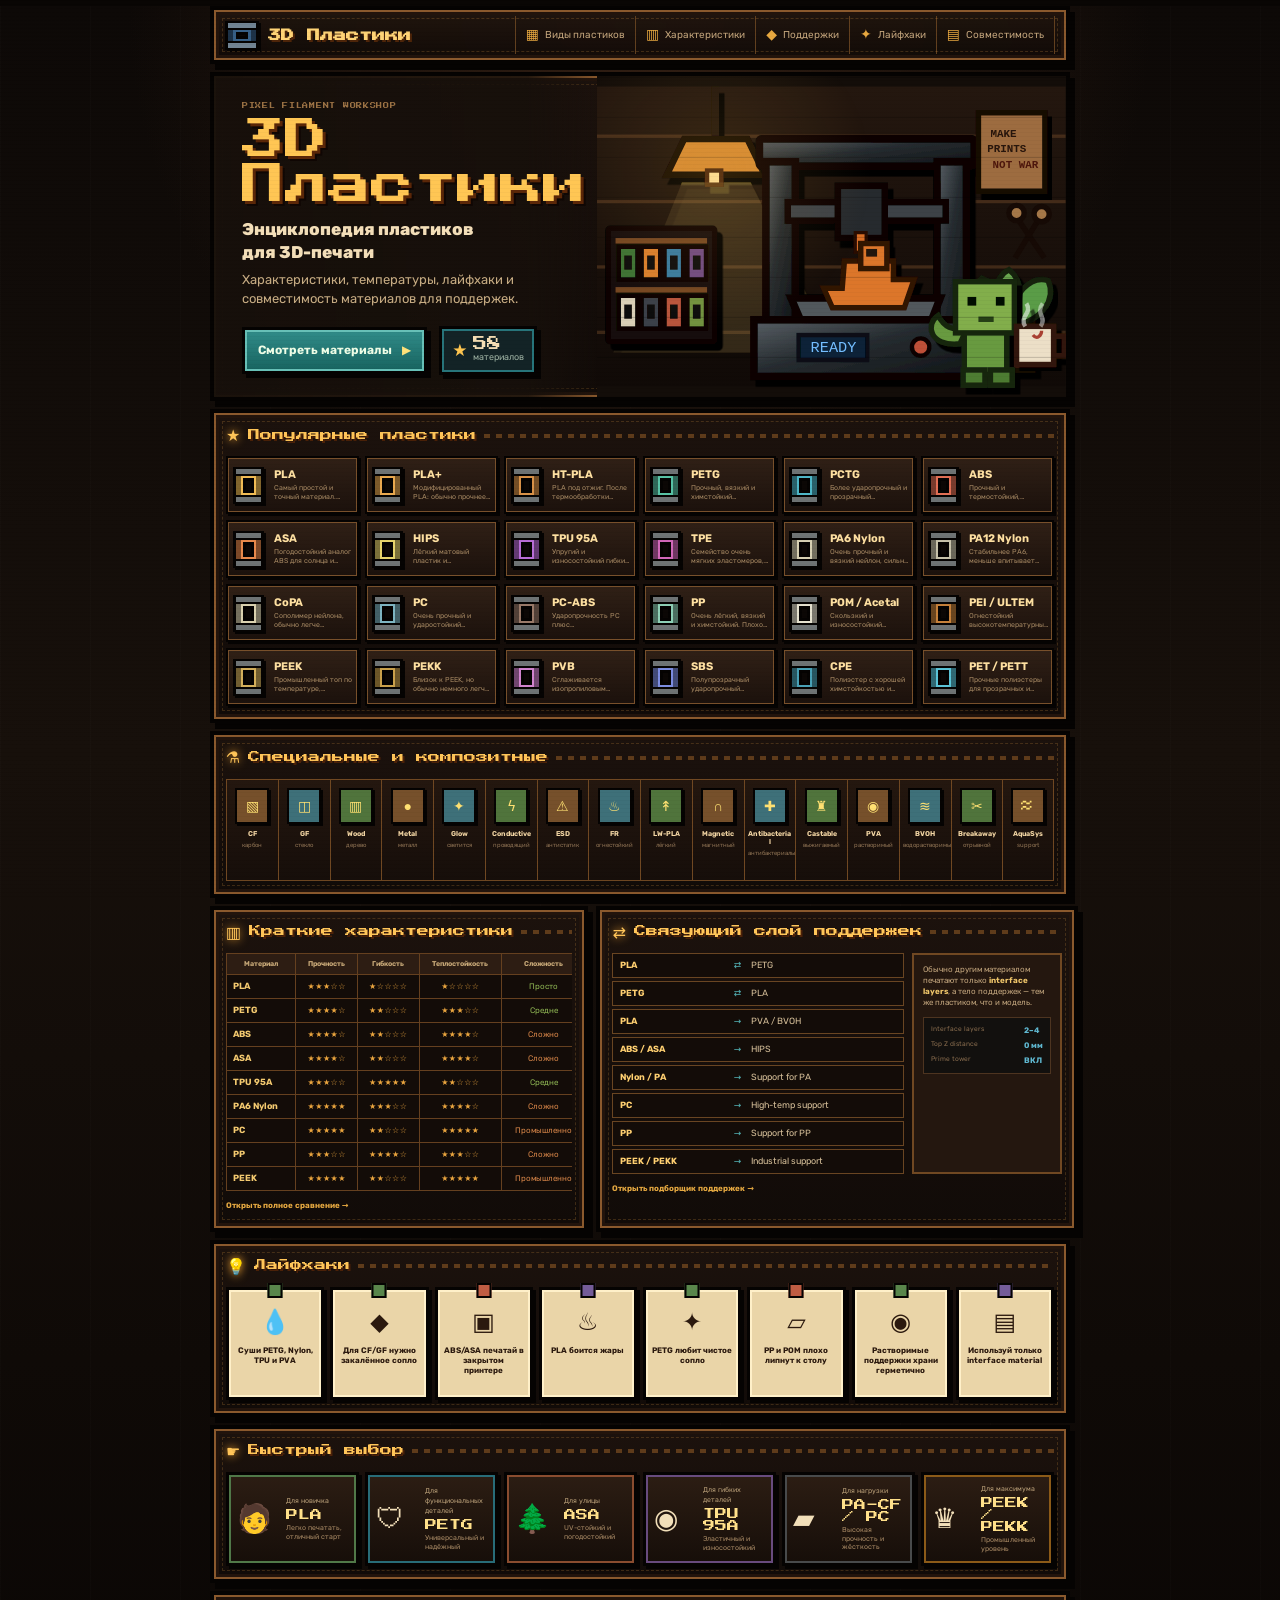
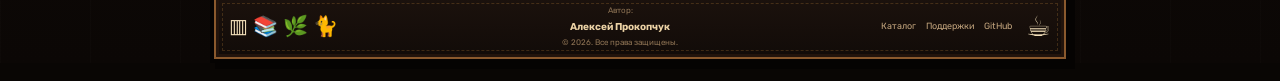
==== commit ce2f5d2e: "Rebuild homepage to closely match supplied pixel-art reference" ====
--- a/index.html
+++ b/index.html
@@ -1,109 +1 @@
-<!doctype html>
-<html lang="ru">
-<head>
-  <meta charset="utf-8">
-  <meta name="viewport" content="width=device-width,initial-scale=1">
-  <meta name="description" content="Энциклопедия пластиков для FDM 3D-печати: характеристики, температуры, сушка и совместимость поддержек.">
-  <meta name="theme-color" content="#100a07">
-  <title>3D Пластики — энциклопедия материалов</title>
-  <link rel="preconnect" href="https://fonts.googleapis.com">
-  <link rel="preconnect" href="https://fonts.gstatic.com" crossorigin>
-  <link href="https://fonts.googleapis.com/css2?family=Press+Start+2P&family=Rubik:wght@400;500;600;700;800&display=swap" rel="stylesheet">
-  <link rel="stylesheet" href="theme-v5.css?v=5.0.0">
-</head>
-<body>
-<header class="site-header">
-  <div class="shell header-inner">
-    <a class="brand" href="index.html"><span class="brand-spool" aria-hidden="true"></span><span><b>3D</b> Пластики</span></a>
-    <button class="menu-toggle" type="button" aria-label="Открыть меню" aria-expanded="false">☰</button>
-    <nav class="nav" aria-label="Основная навигация">
-      <a class="active" href="index.html"><span>⌂</span> Главная</a>
-      <a href="materials.html"><span>▦</span> Каталог</a>
-      <a href="compare.html"><span>▥</span> Сравнение</a>
-      <a href="supports.html"><span>⇄</span> Поддержки</a>
-      <a href="guide.html"><span>✦</span> Практика</a>
-      <button class="sound-toggle" type="button" aria-pressed="false" title="Звуки интерфейса">♪</button>
-    </nav>
-  </div>
-</header>
-
-<main class="page-main shell" id="top">
-  <section class="hero pixel-frame">
-    <div class="hero-copy">
-      <div class="eyebrow">PIXEL FILAMENT WORKSHOP // DATABASE ONLINE</div>
-      <h1>3D Пластики<small>Энциклопедия материалов для 3D-печати</small></h1>
-      <p>Характеристики, температуры, сушка, назначение и совместимость материалов для интерфейсных слоёв поддержек.</p>
-      <div class="hero-actions">
-        <a class="pixel-button" href="materials.html">Смотреть материалы</a>
-        <div class="hero-count"><b id="materialCount">0</b><span>материалов</span><small>в базе</small></div>
-      </div>
-    </div>
-    <div class="workshop" aria-label="Пиксельная мастерская с 3D-принтером">
-      <div class="lamp" aria-hidden="true"><i class="cord"></i><i class="shade"></i><i class="glow"></i></div>
-      <div class="spool-rack" aria-hidden="true">
-        <span style="--c:#405d31"></span><span style="--c:#d5862d"></span><span style="--c:#376f94"></span><span style="--c:#773f65"></span>
-        <span style="--c:#d7c9aa"></span><span style="--c:#39454c"></span><span style="--c:#bc5d42"></span><span style="--c:#6c8d42"></span>
-      </div>
-      <div class="printer-scene" aria-hidden="true">
-        <i class="printer-top"></i><i class="printer-left"></i><i class="printer-right"></i>
-        <i class="printer-rail"><b></b></i><i class="printer-bed"><b class="benchy"></b></i><i class="printer-base"><b>READY</b></i>
-      </div>
-      <div class="poster">MAKE<br>PRINTS<br><b>NOT WAR</b></div><div class="tools">⚒<br>⚙</div>
-      <div class="plant" aria-hidden="true"><i></i><i></i><i></i><b></b></div>
-      <div class="mascot" aria-hidden="true"><i class="tail"></i><i class="body"></i><i class="head"><b></b><b></b><em></em></i></div>
-      <div class="mug" aria-hidden="true">♥<i></i><i></i></div>
-    </div>
-  </section>
-
-  <section class="section popular-panel pixel-frame">
-    <div class="section-title"><span>★</span><h2>Популярные пластики</h2><i></i></div>
-    <div id="popularGrid" class="popular-grid"></div>
-  </section>
-
-  <section class="section">
-    <div class="section-title"><span>▤</span><h2>Выбери раздел</h2><i></i></div>
-    <div class="route-grid">
-      <a class="route-card" href="materials.html" style="--accent:#2f817c"><span>▦</span><h3>Каталог материалов</h3><p>Поиск, фильтры и подробные карточки. Материалы подгружаются порциями, а не вываливаются одной стеной.</p><small>ОТКРЫТЬ →</small></a>
-      <a class="route-card" href="compare.html" style="--accent:#a26d2c"><span>▥</span><h3>Сравнение</h3><p>Выбери три пластика и сопоставь температуры, прочность, гибкость, сушку и сложность печати.</p><small>СРАВНИТЬ →</small></a>
-      <a class="route-card" href="supports.html" style="--accent:#397c87"><span>⇄</span><h3>Поддержки</h3><p>Подбор связующего материала для контактных слоёв и стартовые настройки интерфейса.</p><small>ПОДОБРАТЬ →</small></a>
-      <a class="route-card" href="guide.html" style="--accent:#7d5aa0"><span>✦</span><h3>Практика</h3><p>Лайфхаки, быстрый выбор пластика под задачу и советы, которые экономят время и катушки.</p><small>ЧИТАТЬ →</small></a>
-    </div>
-  </section>
-</main>
-
-<footer class="footer">
-  <div class="shell footer-inner">
-    <div class="footer-decor">▥ 🌿 🐈</div>
-    <div class="footer-center"><span>Автор</span><b>Алексей Прокопчук</b><small>© 2026. Все права защищены.</small></div>
-    <div class="footer-links"><a href="materials.html">Каталог</a><a href="supports.html">Поддержки</a><a href="https://github.com/3d-mast/3d-mast.github.io" rel="noopener">GitHub</a></div>
-  </div>
-</footer>
-<button class="back-to-top" type="button" aria-label="Вернуться наверх"><span>↑</span><small>TOP</small></button>
-<script src="materials.js"></script>
-<script src="common-v5.js?v=5.0.0"></script>
-<script>
-(() => {
-  const names = ['PLA','PLA+','PETG','PCTG','ABS','ASA','HIPS','TPU 95A','PA6 Nylon','PA12 Nylon','PC','PEEK'];
-  const grid = document.querySelector('#popularGrid');
-  const count = document.querySelector('#materialCount');
-  if (count) count.textContent = MATERIALS.length;
-  if (grid) {
-    grid.innerHTML = names.map(name => MATERIALS.find(material => material.name === name)).filter(Boolean).map(material => `
-      <a class="popular-card" href="materials.html?material=${encodeURIComponent(material.name)}" style="--accent:${material.color}">
-        <span class="mini-spool" aria-hidden="true"></span>
-        <span><b>${material.name}</b><small>${material.desc}</small></span>
-      </a>`).join('');
-  }
-
-  const eggStyle = document.createElement('link');
-  eggStyle.rel = 'stylesheet';
-  eggStyle.href = 'easter-eggs.css?v=5.0.0';
-  document.head.append(eggStyle);
-  const eggScript = document.createElement('script');
-  eggScript.src = 'easter-eggs.js?v=5.0.0';
-  eggScript.defer = true;
-  document.body.append(eggScript);
-})();
-</script>
-</body>
-</html>
+<!doctype html><html lang="ru"><head><meta charset="utf-8"><meta name="viewport" content="width=device-width,initial-scale=1"><meta name="description" content="Энциклопедия пластиков для FDM 3D-печати: характеристики, температуры, сушка и совместимость поддержек."><meta name="theme-color" content="#100b07"><title>3D Пластики — энциклопедия материалов</title><link rel="preconnect" href="https://fonts.googleapis.com"><link rel="preconnect" href="https://fonts.gstatic.com" crossorigin><link href="https://fonts.googleapis.com/css2?family=Press+Start+2P&family=Rubik:wght@400;500;600;700;800&display=swap" rel="stylesheet"><link rel="stylesheet" href="pixel-v6.css?v=6.0.0"></head><body><div class="pixel-noise" aria-hidden="true"></div><div class="site-shell"><header class="top-panel pixel-frame"><a class="logo" href="index.html"><span class="logo-spool"><i></i></span><b>3D Пластики</b></a><button class="menu-button" type="button" aria-expanded="false" aria-label="Открыть меню">☰</button><nav class="top-nav" aria-label="Главная навигация"><a href="materials.html"><span>▦</span> Виды пластиков</a><a href="compare.html"><span>▥</span> Характеристики</a><a href="supports.html"><span>◆</span> Поддержки</a><a href="guide.html"><span>✦</span> Лайфхаки</a><a href="#compatibility"><span>▤</span> Совместимость</a></nav></header><main><section class="hero pixel-frame" id="top"><div class="hero-copy"><p class="kicker">PIXEL FILAMENT WORKSHOP</p><h1>3D Пластики</h1><h2>Энциклопедия пластиков<br>для 3D-печати</h2><p class="hero-text">Характеристики, температуры, лайфхаки и совместимость материалов для поддержек.</p><div class="hero-actions"><a class="main-button" href="materials.html">Смотреть материалы <span>▶</span></a><div class="material-counter"><span>★</span><b id="materialCount">0</b><small>материалов</small></div></div></div><div class="workshop-art" aria-label="Пиксельная мастерская с 3D-принтером"><svg viewBox="0 0 430 275" role="img" aria-label="Пиксельный 3D-принтер печатает кораблик"><defs><linearGradient id="wall" x1="0" y1="0" x2="0" y2="1"><stop offset="0" stop-color="#24170f"/><stop offset="1" stop-color="#100a07"/></linearGradient><linearGradient id="metal" x1="0" y1="0" x2="1" y2="1"><stop offset="0" stop-color="#596066"/><stop offset=".45" stop-color="#262c30"/><stop offset="1" stop-color="#111417"/></linearGradient><filter id="shadow"><feDropShadow dx="5" dy="6" stdDeviation="0" flood-color="#050302"/></filter></defs><rect width="430" height="275" fill="url(#wall)"/><g opacity=".35" fill="#8b5b31"><rect x="0" y="44" width="430" height="3"/><rect x="0" y="104" width="430" height="3"/><rect x="0" y="164" width="430" height="3"/><rect x="0" y="224" width="430" height="3"/></g><g class="svg-lamp" filter="url(#shadow)"><rect x="105" y="0" width="7" height="47" fill="#20130c"/><path d="M80 48h58l16 33H64z" fill="#d58a32" stroke="#130805" stroke-width="6"/><rect x="101" y="77" width="13" height="13" fill="#ffe29a" stroke="#4c280d" stroke-width="4"/><path d="M78 88h63l78 156H15z" fill="#ffd877" opacity=".1"/></g><g class="svg-rack" filter="url(#shadow)"><rect x="10" y="130" width="98" height="104" rx="2" fill="#160d08" stroke="#080403" stroke-width="5"/><rect x="17" y="139" width="84" height="5" fill="#754723"/><rect x="17" y="184" width="84" height="5" fill="#754723"/><g transform="translate(20 147)"><g><rect width="17" height="30" fill="#3e7334" stroke="#070403" stroke-width="4"/><rect x="5" y="8" width="7" height="13" fill="#110a07"/></g><g transform="translate(21)"><rect width="17" height="30" fill="#da7f2e" stroke="#070403" stroke-width="4"/><rect x="5" y="8" width="7" height="13" fill="#110a07"/></g><g transform="translate(42)"><rect width="17" height="30" fill="#397ca1" stroke="#070403" stroke-width="4"/><rect x="5" y="8" width="7" height="13" fill="#110a07"/></g><g transform="translate(63)"><rect width="17" height="30" fill="#704c83" stroke="#070403" stroke-width="4"/><rect x="5" y="8" width="7" height="13" fill="#110a07"/></g></g><g transform="translate(20 192)"><g><rect width="17" height="30" fill="#d9cfb7" stroke="#070403" stroke-width="4"/><rect x="5" y="8" width="7" height="13" fill="#110a07"/></g><g transform="translate(21)"><rect width="17" height="30" fill="#3b4148" stroke="#070403" stroke-width="4"/><rect x="5" y="8" width="7" height="13" fill="#110a07"/></g><g transform="translate(42)"><rect width="17" height="30" fill="#b9543d" stroke="#070403" stroke-width="4"/><rect x="5" y="8" width="7" height="13" fill="#110a07"/></g><g transform="translate(63)"><rect width="17" height="30" fill="#719240" stroke="#070403" stroke-width="4"/><rect x="5" y="8" width="7" height="13" fill="#110a07"/></g></g></g><g class="svg-printer" transform="translate(124 40)" filter="url(#shadow)"><rect x="25" y="8" width="197" height="25" rx="2" fill="url(#metal)" stroke="#080403" stroke-width="7"/><rect x="31" y="29" width="27" height="147" fill="url(#metal)" stroke="#080403" stroke-width="7"/><rect x="188" y="29" width="27" height="147" fill="url(#metal)" stroke="#080403" stroke-width="7"/><rect x="51" y="66" width="145" height="17" fill="#3d4347" stroke="#080403" stroke-width="6"/><g class="print-head"><rect x="97" y="51" width="43" height="48" fill="#262b2e" stroke="#080403" stroke-width="6"/><rect x="113" y="94" width="10" height="18" fill="#db6f27" stroke="#2a0f05" stroke-width="3"/></g><path d="M54 154h137l-11 28H66z" fill="#51595c" stroke="#080403" stroke-width="7"/><g class="benchy"><path d="M103 120h45v17h19l-9 26H92l-8-18h17z" fill="#dc762b" stroke="#321205" stroke-width="5"/><rect x="118" y="104" width="24" height="23" fill="#dc762b" stroke="#321205" stroke-width="5"/><rect x="123" y="109" width="10" height="7" fill="#22120b"/></g><rect x="20" y="174" width="203" height="52" fill="url(#metal)" stroke="#080403" stroke-width="7"/><rect x="61" y="188" width="63" height="23" fill="#092037" stroke="#071019" stroke-width="4"/><text x="72" y="204" fill="#75beff" font-size="14" font-family="monospace">READY</text><circle cx="173" cy="199" r="8" fill="#be5039" stroke="#080403" stroke-width="4"/></g><g class="svg-poster" filter="url(#shadow)"><rect x="350" y="24" width="61" height="72" fill="#9d6c3f" stroke="#160a05" stroke-width="5"/><text x="361" y="46" fill="#27150b" font-size="10" font-family="monospace" font-weight="bold">MAKE</text><text x="358" y="60" fill="#27150b" font-size="10" font-family="monospace" font-weight="bold">PRINTS</text><text x="363" y="75" fill="#4d170c" font-size="10" font-family="monospace" font-weight="bold">NOT WAR</text></g><g class="svg-tools" stroke="#160a05" stroke-width="5" stroke-linecap="square"><path d="M407 119l-22 36"/><path d="M383 117l26 38"/><circle cx="385" cy="116" r="7" fill="#a47748"/><circle cx="408" cy="117" r="7" fill="#a47748"/></g><g class="svg-plant" transform="translate(335 165)" filter="url(#shadow)"><rect x="18" y="52" width="47" height="43" fill="#9e6033" stroke="#180b05" stroke-width="5"/><path d="M42 56C12 45 6 20 18 11c15 5 25 18 24 45z" fill="#4d8f3f" stroke="#14240f" stroke-width="5"/><path d="M42 56c4-33 22-48 37-43 7 16-3 37-37 43z" fill="#5a9c47" stroke="#14240f" stroke-width="5"/><path d="M42 56C25 32 30 9 43 3c13 10 14 30-1 53z" fill="#6ba850" stroke="#14240f" stroke-width="5"/></g><g class="svg-dragon" transform="translate(311 177)" filter="url(#shadow)"><path class="dragon-tail" d="M22 59C-6 62-10 41 2 33c6 11 12 14 27 11z" fill="#679a40" stroke="#172710" stroke-width="5"/><rect x="26" y="39" width="39" height="48" fill="#679a40" stroke="#172710" stroke-width="5"/><rect x="18" y="2" width="54" height="47" fill="#82ae4b" stroke="#172710" stroke-width="5"/><rect x="29" y="16" width="8" height="8" fill="#061006"/><rect x="55" y="16" width="8" height="8" fill="#061006"/><rect x="39" y="34" width="14" height="5" fill="#284019"/><rect x="25" y="83" width="20" height="14" fill="#4d7b31" stroke="#172710" stroke-width="5"/><rect x="50" y="83" width="20" height="14" fill="#4d7b31" stroke="#172710" stroke-width="5"/></g><g class="svg-mug" transform="translate(385 220)" filter="url(#shadow)"><rect width="34" height="35" fill="#ecdfc7" stroke="#32190b" stroke-width="5"/><path d="M34 9h10v18H34" fill="none" stroke="#32190b" stroke-width="5"/><path d="M15 8c4 5 8 0 8-4" fill="none" stroke="#aa4032" stroke-width="3"/><path class="steam steam-a" d="M8 0c-6-9 7-12 1-21" fill="none" stroke="#fff" stroke-opacity=".55" stroke-width="4"/><path class="steam steam-b" d="M22 0c6-8-5-12 2-21" fill="none" stroke="#fff" stroke-opacity=".45" stroke-width="4"/></g></svg></div></section><section class="dashboard-panel pixel-frame" id="popular"><div class="panel-heading"><span>★</span><h2>Популярные пластики</h2><i></i></div><div id="popularGrid" class="popular-grid"></div></section><section class="dashboard-panel pixel-frame" id="special"><div class="panel-heading"><span>⚗</span><h2>Специальные и композитные</h2><i></i></div><div id="specialGrid" class="special-grid"></div></section><section class="double-panel" id="compatibility"><article class="dashboard-panel pixel-frame compact-panel"><div class="panel-heading"><span>▥</span><h2>Краткие характеристики</h2><i></i></div><div class="table-scroll"><table class="rating-table"><thead><tr><th>Материал</th><th>Прочность</th><th>Гибкость</th><th>Теплостойкость</th><th>Сложность</th></tr></thead><tbody id="ratingTable"></tbody></table></div><a class="text-link" href="compare.html">Открыть полное сравнение →</a></article><article class="dashboard-panel pixel-frame compact-panel"><div class="panel-heading"><span>⇄</span><h2>Связующий слой поддержек</h2><i></i></div><div class="support-summary"><div class="support-pairs" id="supportPairs"></div><aside class="support-note"><p>Обычно другим материалом печатают только <b>interface layers</b>, а тело поддержек — тем же пластиком, что и модель.</p><div><small>Interface layers</small><b>2–4</b><small>Top Z distance</small><b>0 мм</b><small>Prime tower</small><b>ВКЛ</b></div></aside></div><a class="text-link" href="supports.html">Открыть подборщик поддержек →</a></article></section><section class="dashboard-panel pixel-frame" id="tips"><div class="panel-heading"><span>💡</span><h2>Лайфхаки</h2><i></i></div><div class="tips-grid"><article><span>💧</span><b>Суши PETG, Nylon, TPU и PVA</b></article><article><span>◆</span><b>Для CF/GF нужно закалённое сопло</b></article><article><span>▣</span><b>ABS/ASA печатай в закрытом принтере</b></article><article><span>♨</span><b>PLA боится жары</b></article><article><span>✦</span><b>PETG любит чистое сопло</b></article><article><span>▱</span><b>PP и POM плохо липнут к столу</b></article><article><span>◉</span><b>Растворимые поддержки храни герметично</b></article><article><span>▤</span><b>Используй только interface material</b></article></div></section><section class="dashboard-panel pixel-frame" id="quick"><div class="panel-heading"><span>☛</span><h2>Быстрый выбор</h2><i></i></div><div id="quickGrid" class="quick-grid"></div></section></main><footer class="footer-panel pixel-frame"><div class="footer-decor">▥ 📚 🌿 🐈</div><div class="footer-author"><span>Автор:</span><b>Алексей Прокопчук</b><small>© 2026. Все права защищены.</small></div><div class="footer-links"><a href="materials.html">Каталог</a><a href="supports.html">Поддержки</a><a href="https://github.com/3d-mast/3d-mast.github.io" rel="noopener">GitHub</a></div><div class="footer-cup">☕</div></footer></div><button id="backToTop" class="back-to-top" type="button" aria-label="Вернуться наверх"><span>↑</span><small>TOP</small></button><dialog id="materialDialog" class="material-dialog"><button class="dialog-close" type="button" aria-label="Закрыть">×</button><div id="dialogContent"></div></dialog><script src="materials.js"></script><script src="pixel-v6.js?v=6.0.0"></script></body></html>
--- a/pixel-v6.css
+++ b/pixel-v6.css
@@ -0,0 +1 @@
+:root{--bg:#0c0806;--panel:#17100b;--panel2:#21160f;--panel3:#2a1b11;--ink:#f2dfb9;--muted:#b79a73;--gold:#f1b54b;--gold2:#ffd476;--line:#6e4827;--line2:#a97034;--teal:#2f7c7c;--green:#7a9c43;--red:#9d4a35;--shadow:#050302;--pixel:'Press Start 2P',monospace;--body:Rubik,system-ui,sans-serif}*{box-sizing:border-box}html{scroll-behavior:smooth;background:#090604}body{margin:0;background:radial-gradient(circle at 50% 0,#342014 0,transparent 32rem),repeating-linear-gradient(90deg,#ffffff03 0 1px,transparent 1px 90px),linear-gradient(180deg,#0d0907,#17100b 45%,#0b0705);color:var(--ink);font-family:var(--body);line-height:1.45;overflow-x:hidden}body::before{content:"";position:fixed;inset:0;pointer-events:none;z-index:200;opacity:.045;background:repeating-linear-gradient(0deg,transparent 0 3px,#000 4px)}a{color:inherit;text-decoration:none}button,input,select{font:inherit}.pixel-noise{position:fixed;inset:0;pointer-events:none;z-index:0;background-image:radial-gradient(#fff1 1px,transparent 1px);background-size:7px 7px;opacity:.08}.site-shell{position:relative;z-index:1;width:min(100% - 18px,860px);margin:6px auto 18px}.pixel-frame{position:relative;border:4px solid #050302;background:linear-gradient(180deg,#1c120d,#110b08);box-shadow:inset 0 0 0 2px #8a592d,inset 0 0 0 5px #22140c,5px 6px 0 #050302}.pixel-frame::after{content:"";position:absolute;inset:8px;border:1px dashed #d8974138;pointer-events:none}.top-panel{position:sticky;top:4px;z-index:90;min-height:54px;display:flex;align-items:center;padding:6px 11px;gap:10px;background:linear-gradient(#21160fef,#100a07ef);backdrop-filter:blur(8px)}.logo{display:flex;align-items:center;gap:9px;flex:0 0 auto;font:13px var(--pixel);color:var(--gold2);text-shadow:2px 2px #4e2509}.logo-spool,.spool-tile,.dialog-spool{position:relative;display:inline-block;background:var(--accent,#375f85);border:3px solid #050302;box-shadow:inset 0 0 0 5px #0007,2px 2px #050302}.logo-spool{width:34px;height:29px}.logo-spool::before,.logo-spool::after{content:"";position:absolute;left:-2px;right:-2px;height:5px;background:#718493;border:2px solid #050302}.logo-spool::before{top:-3px}.logo-spool::after{bottom:-3px}.logo-spool i,.spool-tile i,.dialog-spool i{position:absolute;inset:8px;background:#0b0705;border:3px solid #050302}.top-nav{margin-left:auto;display:flex;align-items:stretch;min-width:0}.top-nav a{display:flex;align-items:center;gap:6px;padding:9px 10px;border-right:1px solid #62401f;color:#c3a57c;font-size:10px;white-space:nowrap}.top-nav a:first-child{border-left:1px solid #62401f}.top-nav a:hover{background:#302017;color:var(--gold2)}.top-nav span{color:#e7a840;font-size:14px}.menu-button{display:none;margin-left:auto;background:#2b1c13;color:#ffd16f;border:3px solid #050302;box-shadow:3px 3px #050302;padding:7px 10px;cursor:pointer}.hero{display:grid;grid-template-columns:45% 55%;min-height:250px;margin-top:8px;overflow:hidden}.hero-copy{position:relative;z-index:2;padding:27px 10px 22px 28px;background:linear-gradient(90deg,#17100bf7 0,#17100bdc 82%,transparent)}.kicker{margin:0 0 8px;color:#9b7244;font:6px var(--pixel);letter-spacing:.12em}.hero h1{margin:0;color:#ffc654;font:clamp(28px,4.4vw,43px)/1.05 var(--pixel);text-shadow:3px 3px #5b2708,5px 5px #100704}.hero h2{margin:10px 0 8px;font:17px/1.35 var(--body);font-weight:800;color:#f4dfb9}.hero-text{max-width:320px;margin:0;color:#c8ad84;font-size:13px}.hero-actions{display:flex;align-items:center;gap:12px;margin-top:17px}.main-button{display:flex;align-items:center;gap:10px;padding:12px 13px;background:linear-gradient(#318d8a,#17635f);border:3px solid #050302;box-shadow:inset 0 0 0 2px #67c0b7,4px 4px #050302;color:#f0ffe8;font-size:12px;font-weight:700}.main-button:hover{filter:brightness(1.12);transform:translateY(-2px)}.main-button span{color:#ffe37b}.material-counter{display:grid;grid-template-columns:auto auto;grid-template-rows:auto auto;align-items:center;gap:0 6px;padding:8px 10px;background:#132326;border:3px solid #050302;box-shadow:inset 0 0 0 2px #27747a,4px 4px #050302}.material-counter span{grid-row:1/3;color:#ffc650;font-size:17px}.material-counter b{font:14px var(--pixel);color:#f6dfb5}.material-counter small{font-size:9px;color:#9db1a2}.workshop-art{position:relative;z-index:1;min-height:250px;overflow:hidden;background:#130d09}.workshop-art::before{content:"";position:absolute;inset:0;background:radial-gradient(circle at 25% 30%,#f2b34820,transparent 38%),repeating-linear-gradient(0deg,transparent 0 39px,#0005 40px);pointer-events:none}.workshop-art svg{display:block;width:100%;height:100%;min-height:250px;object-fit:cover}.print-head{animation:printHead 3.6s steps(8) infinite}.benchy{transform-origin:center bottom;animation:benchy 3.6s steps(6) infinite}.svg-lamp{transform-origin:110px 0;animation:lamp 5s steps(8) infinite}.dragon-tail{transform-origin:25px 58px;animation:tail 1.1s steps(3) infinite}.steam{animation:steam 2.2s steps(5) infinite}.steam-b{animation-delay:-1s}.dashboard-panel{margin-top:8px;padding:11px 12px 13px}.panel-heading{position:relative;z-index:1;display:flex;align-items:center;gap:8px;margin-bottom:9px;color:#ffc559}.panel-heading>span{font-size:16px;text-shadow:0 0 10px #ffad34}.panel-heading h2{margin:0;font:12px/1.3 var(--pixel);text-shadow:2px 2px #4b2108}.panel-heading i{flex:1;height:4px;background:repeating-linear-gradient(90deg,#75491f 0 6px,transparent 6px 12px);opacity:.75}.popular-grid{position:relative;z-index:1;display:grid;grid-template-columns:repeat(6,1fr);gap:6px}.popular-card{min-width:0;min-height:58px;display:grid;grid-template-columns:35px 1fr;align-items:center;gap:6px;padding:5px;background:linear-gradient(#302016,#1b110c);color:#e9d3ae;border:2px solid #050302;box-shadow:inset 0 0 0 1px #78502b,2px 2px #050302;cursor:pointer;text-align:left;animation:cardIn .35s steps(5) backwards;animation-delay:var(--delay)}.popular-card:hover{filter:brightness(1.14);transform:translateY(-2px);box-shadow:inset 0 0 0 1px var(--accent),3px 4px #050302}.spool-tile{width:31px;height:37px;background:var(--accent)}.spool-tile::before,.spool-tile::after{content:"";position:absolute;left:-2px;right:-2px;height:5px;background:#6e7374;border:2px solid #050302}.spool-tile::before{top:-3px}.spool-tile::after{bottom:-3px}.spool-tile i{inset:8px 7px}.popular-card b{display:block;color:#ffe1a2;font-size:11px;line-height:1.15;white-space:nowrap;overflow:hidden;text-overflow:ellipsis}.popular-card small{display:-webkit-box;margin-top:3px;color:#a88a64;font-size:7px;line-height:1.25;-webkit-line-clamp:2;-webkit-box-orient:vertical;overflow:hidden}.special-grid{position:relative;z-index:1;display:grid;grid-template-columns:repeat(16,1fr);overflow:hidden}.special-card{min-width:0;min-height:102px;padding:8px 3px 6px;text-align:center;background:linear-gradient(#24170f,#160e0a);border:1px solid #704822;border-right:0;animation:cardIn .35s steps(5) backwards;animation-delay:var(--delay)}.special-card:last-child{border-right:1px solid #704822}.special-card:hover{background:#332117;filter:brightness(1.12)}.special-card>span{display:grid;place-items:center;width:34px;height:36px;margin:0 auto 6px;background:#76502b;border:2px solid #050302;box-shadow:2px 2px #050302;color:#ffe172;font:14px var(--pixel)}.special-card:nth-child(3n)>span{background:#50743c}.special-card:nth-child(3n+2)>span{background:#3e7079}.special-card b{display:block;color:#f3d6a4;font-size:7px;line-height:1.2;overflow-wrap:anywhere}.special-card small{display:block;margin-top:4px;color:#8f7354;font-size:6px;line-height:1.2}.double-panel{display:grid;grid-template-columns:44% 56%;gap:8px}.compact-panel{margin-top:8px;min-width:0}.table-scroll{position:relative;z-index:1;overflow:auto}.rating-table{width:100%;border-collapse:collapse;min-width:360px;background:#130c08}.rating-table th,.rating-table td{padding:5px 6px;border:1px solid #65401f;font-size:8px;text-align:center}.rating-table thead th{background:#2d1d13;color:#c8a978;font-size:7px}.rating-table tbody th{text-align:left;color:#f4ca70;font-size:9px}.rating-table td{color:#eaa53f;letter-spacing:.5px}.rating-table .difficulty{letter-spacing:0;color:#8eb553}.rating-table .d3,.rating-table .d4{color:#d88649}.text-link{position:relative;z-index:1;display:inline-block;margin-top:8px;color:#e6a941;font-size:8px;font-weight:700}.text-link:hover{color:#ffe18d}.support-summary{position:relative;z-index:1;display:grid;grid-template-columns:1fr 150px;gap:8px}.support-pairs{display:grid;gap:3px}.support-pairs>div{display:grid;grid-template-columns:1fr 27px 1.4fr;align-items:center;padding:5px 7px;background:#130c08;border:1px solid #694522;font-size:9px}.support-pairs b{color:#ffd071}.support-pairs i{text-align:center;color:#55b7ba;font-style:normal}.support-pairs span{color:#d7c09a}.support-note{padding:9px;background:#24170f;border:2px solid #704822;color:#c3a67e;font-size:8px;line-height:1.4}.support-note p{margin:0 0 8px}.support-note b{color:#f1c76b}.support-note>div{display:grid;grid-template-columns:1fr auto;gap:4px 6px;padding:7px;background:#12100e;border:1px solid #4d3420}.support-note small{color:#876b4d}.support-note>div b{color:#5fb8d1}.tips-grid{position:relative;z-index:1;display:grid;grid-template-columns:repeat(8,1fr);gap:6px}.tips-grid article{position:relative;min-height:113px;padding:15px 6px 7px;text-align:center;background:#ead5a8;color:#2b190e;border:3px solid #050302;box-shadow:inset 0 0 0 2px #fff0c9,3px 3px #050302}.tips-grid article::before{content:"";position:absolute;left:50%;top:-7px;width:11px;height:11px;background:#59864b;border:2px solid #050302;transform:translateX(-50%)}.tips-grid article:nth-child(3n)::before{background:#bf5d43}.tips-grid article:nth-child(4n)::before{background:#745c99}.tips-grid span{display:block;font-size:24px;margin-bottom:7px}.tips-grid b{display:block;font-size:8px;line-height:1.25}.quick-grid{position:relative;z-index:1;display:grid;grid-template-columns:repeat(6,1fr);gap:6px}.quick-card{display:grid;grid-template-columns:42px 1fr;gap:7px;align-items:center;min-height:94px;padding:8px;background:linear-gradient(#2c1d13,#160e09);border:3px solid #050302;box-shadow:inset 0 0 0 2px var(--accent),3px 3px #050302}.quick-card:hover{filter:brightness(1.12);transform:translateY(-2px)}.quick-card>span{font-size:28px}.quick-card small{display:block;color:#b99f78;font-size:7px}.quick-card b{display:block;margin:3px 0;color:#ffe08a;font:12px var(--pixel)}.quick-card p{margin:0;color:#a98a65;font-size:7px;line-height:1.25}.footer-panel{margin-top:8px;min-height:72px;display:grid;grid-template-columns:1fr auto 1fr auto;align-items:center;gap:14px;padding:10px 15px}.footer-decor{font-size:20px}.footer-author{text-align:center}.footer-author span,.footer-author small{display:block;color:#8f7455;font-size:8px}.footer-author b{display:block;margin:3px 0;color:#ebd2a5;font-size:10px}.footer-links{display:flex;justify-content:flex-end;gap:10px;color:#c2a47d;font-size:9px}.footer-links a:hover{color:#ffc85e}.footer-cup{font-size:28px}.back-to-top{position:fixed;right:12px;bottom:12px;z-index:150;width:52px;height:52px;background:#21150f;border:4px solid #050302;box-shadow:inset 0 0 0 2px #865429,4px 4px #050302;opacity:0;visibility:hidden;transform:translateY(15px);transition:.15s;cursor:pointer}.back-to-top.visible{opacity:1;visibility:visible;transform:none}.back-to-top span{display:block;color:#ffd06a;font:15px var(--pixel)}.back-to-top small{display:block;color:#977553;font:5px var(--pixel)}.material-dialog{width:min(720px,calc(100% - 18px));max-height:88vh;padding:0;background:#18100b;color:#f1dfbd;border:4px solid #050302;box-shadow:inset 0 0 0 3px #86562b,8px 9px #050302;overflow:auto}.material-dialog::backdrop{background:#050302d9;backdrop-filter:blur(4px)}.dialog-close{position:sticky;float:right;top:7px;right:7px;z-index:4;width:39px;height:39px;background:#763f2f;color:#fff1cf;border:3px solid #050302;box-shadow:3px 3px #050302;font-size:20px;cursor:pointer}.material-dialog #dialogContent{padding:24px}.dialog-title{display:flex;align-items:center;gap:13px}.dialog-spool{width:58px;height:66px;background:var(--accent)}.dialog-title h2{margin:3px 0 0;color:var(--accent);font:19px var(--pixel)}.dialog-title small{color:#a98b66}.dialog-desc{color:#c5a982}.detail-grid{display:grid;grid-template-columns:repeat(4,1fr);gap:7px;margin:17px 0}.detail-grid span,.dialog-ratings span{padding:9px;background:#100a07;border:2px solid #55371e}.detail-grid small{display:block;color:#927456}.detail-grid b{display:block;margin-top:3px}.dialog-ratings{display:grid;grid-template-columns:repeat(2,1fr);gap:7px}.dialog-ratings b{color:var(--accent)}.dialog-columns{display:grid;grid-template-columns:1fr 1fr;gap:9px;margin-top:12px}.dialog-columns>div{padding:12px;background:#120c08;border:2px solid #5c3a20}.dialog-columns small{color:#a68863}.dialog-columns ul{padding-left:19px}@keyframes printHead{0%,100%{transform:translateX(-33px)}50%{transform:translateX(37px)}}@keyframes benchy{0%,100%{transform:scaleY(.86)}50%{transform:scaleY(1)}}@keyframes lamp{50%{transform:rotate(2deg)}}@keyframes tail{50%{transform:rotate(16deg)}}@keyframes steam{0%{opacity:0;transform:translateY(5px)}30%{opacity:.7}100%{opacity:0;transform:translateY(-22px) translateX(5px)}}@keyframes cardIn{from{opacity:0;transform:translateY(6px)}}@media(max-width:900px){.site-shell{width:calc(100% - 12px)}.logo{font-size:11px}.top-nav a{padding-inline:7px;font-size:9px}.hero{grid-template-columns:47% 53%}.popular-grid{grid-template-columns:repeat(4,1fr)}.special-grid{overflow:auto;grid-template-columns:repeat(16,66px)}.tips-grid{grid-template-columns:repeat(4,1fr)}.quick-grid{grid-template-columns:repeat(3,1fr)}.double-panel{grid-template-columns:1fr}}@media(max-width:680px){body{background:#0b0705}.site-shell{width:calc(100% - 8px);margin-top:4px}.top-panel{min-height:52px}.menu-button{display:block}.top-nav{position:absolute;left:6px;right:6px;top:57px;display:none;flex-direction:column;background:#120c08;border:4px solid #050302;box-shadow:inset 0 0 0 2px #784c25,5px 6px #050302}.top-nav.open{display:flex}.top-nav a{border:0;border-bottom:1px solid #5d3c20;padding:11px}.hero{grid-template-columns:1fr;min-height:0}.hero-copy{padding:25px 18px 20px;background:#17100bf8}.hero h1{font-size:31px}.hero h2{font-size:17px}.hero-text{font-size:13px}.workshop-art{min-height:220px}.workshop-art svg{min-height:220px}.popular-grid{grid-template-columns:repeat(2,1fr)}.popular-card{min-height:64px}.special-grid{grid-template-columns:repeat(16,72px);overflow:auto;scroll-snap-type:x mandatory}.special-card{scroll-snap-align:start}.support-summary{grid-template-columns:1fr}.support-note{font-size:9px}.tips-grid{grid-template-columns:repeat(2,1fr)}.tips-grid article{min-height:118px}.quick-grid{display:flex;overflow:auto;scroll-snap-type:x mandatory;padding-bottom:4px}.quick-card{flex:0 0 220px;scroll-snap-align:start}.footer-panel{grid-template-columns:1fr auto}.footer-decor{display:none}.footer-author{grid-column:1/-1;order:3}.footer-links{justify-content:flex-start}.detail-grid{grid-template-columns:repeat(2,1fr)}.dialog-columns{grid-template-columns:1fr}.rating-table th,.rating-table td{font-size:7px}}@media(max-width:430px){.logo b{font-size:10px}.hero-actions{display:grid;grid-template-columns:1fr auto}.main-button{font-size:11px}.material-counter{padding:7px}.dashboard-panel{padding-inline:8px}.panel-heading h2{font-size:10px}.popular-card{grid-template-columns:30px 1fr;padding:4px}.spool-tile{width:27px;height:33px}.popular-card b{font-size:10px}.popular-card small{font-size:6px}.tips-grid article{padding-inline:5px}.footer-links{gap:7px;font-size:8px}.footer-cup{font-size:23px}}@media(prefers-reduced-motion:reduce){html{scroll-behavior:auto}.print-head,.benchy,.svg-lamp,.dragon-tail,.steam,.popular-card,.special-card{animation:none!important}}
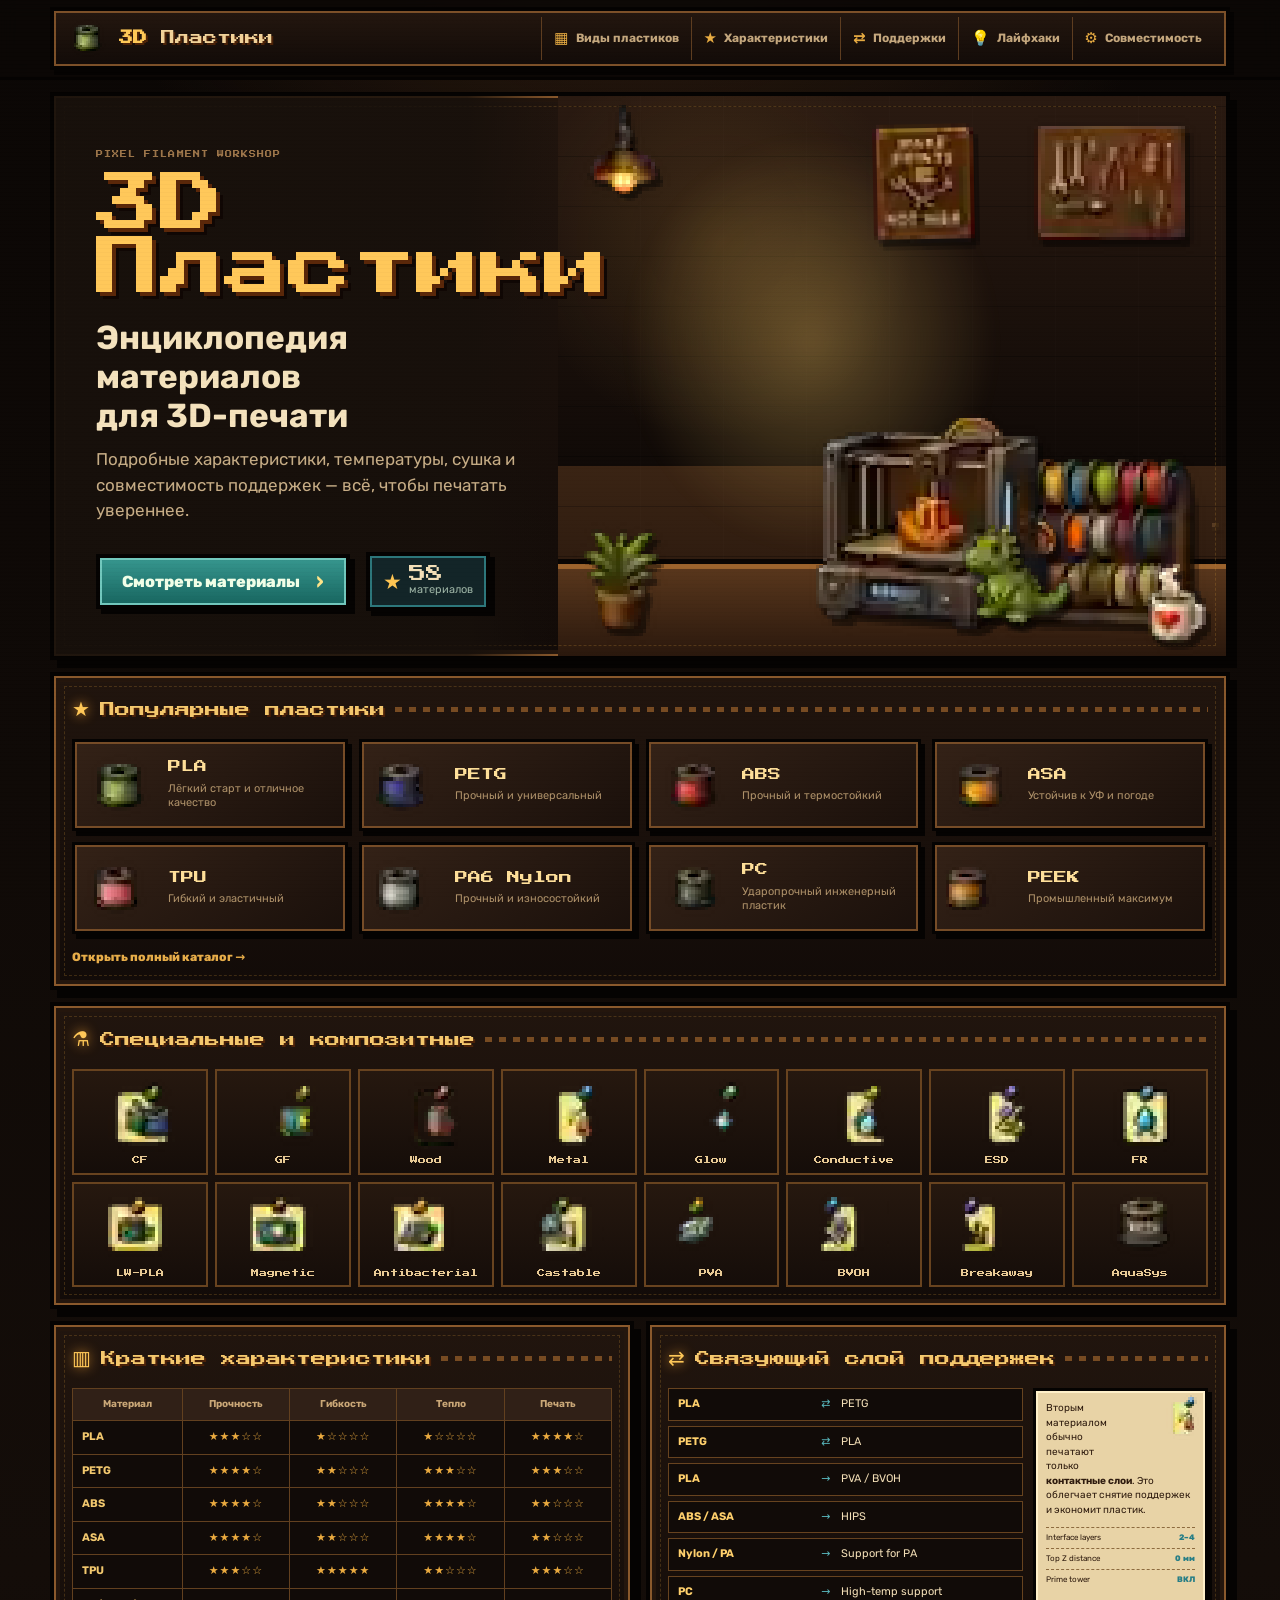
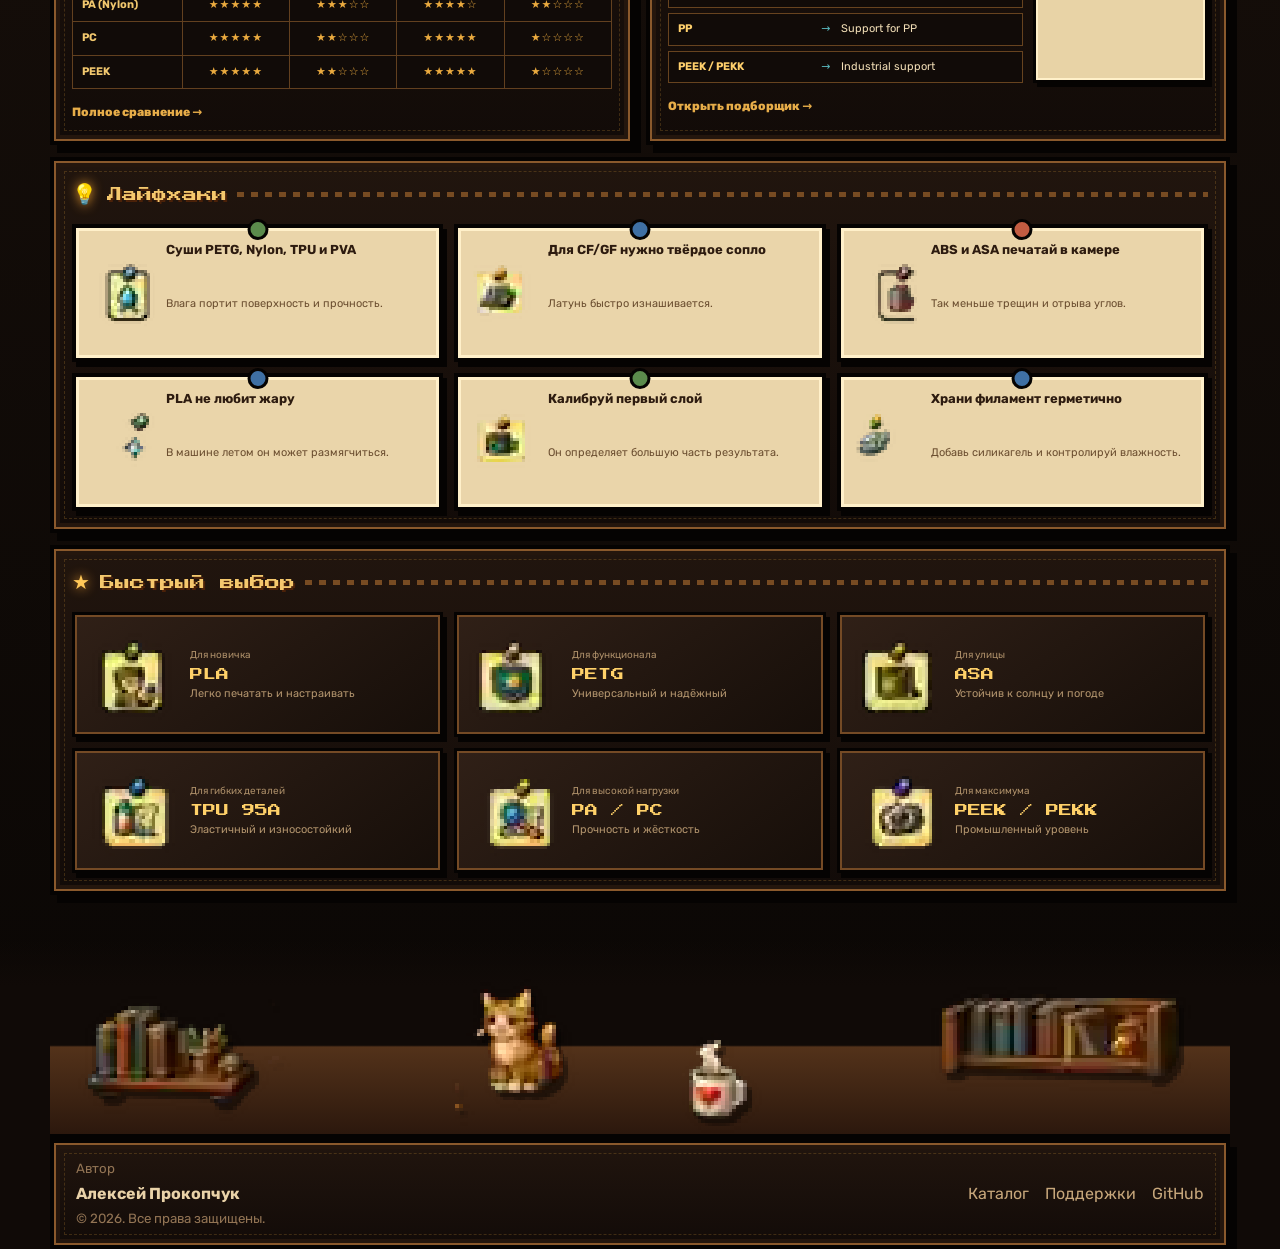
==== commit fefdcd3b: "Launch sprite-based pixel workshop homepage" ====
--- a/index.html
+++ b/index.html
@@ -1 +1,138 @@
-<!doctype html><html lang="ru"><head><meta charset="utf-8"><meta name="viewport" content="width=device-width,initial-scale=1"><meta name="description" content="Энциклопедия пластиков для FDM 3D-печати: характеристики, температуры, сушка и совместимость поддержек."><meta name="theme-color" content="#100b07"><title>3D Пластики — энциклопедия материалов</title><link rel="preconnect" href="https://fonts.googleapis.com"><link rel="preconnect" href="https://fonts.gstatic.com" crossorigin><link href="https://fonts.googleapis.com/css2?family=Press+Start+2P&family=Rubik:wght@400;500;600;700;800&display=swap" rel="stylesheet"><link rel="stylesheet" href="pixel-v6.css?v=6.0.0"></head><body><div class="pixel-noise" aria-hidden="true"></div><div class="site-shell"><header class="top-panel pixel-frame"><a class="logo" href="index.html"><span class="logo-spool"><i></i></span><b>3D Пластики</b></a><button class="menu-button" type="button" aria-expanded="false" aria-label="Открыть меню">☰</button><nav class="top-nav" aria-label="Главная навигация"><a href="materials.html"><span>▦</span> Виды пластиков</a><a href="compare.html"><span>▥</span> Характеристики</a><a href="supports.html"><span>◆</span> Поддержки</a><a href="guide.html"><span>✦</span> Лайфхаки</a><a href="#compatibility"><span>▤</span> Совместимость</a></nav></header><main><section class="hero pixel-frame" id="top"><div class="hero-copy"><p class="kicker">PIXEL FILAMENT WORKSHOP</p><h1>3D Пластики</h1><h2>Энциклопедия пластиков<br>для 3D-печати</h2><p class="hero-text">Характеристики, температуры, лайфхаки и совместимость материалов для поддержек.</p><div class="hero-actions"><a class="main-button" href="materials.html">Смотреть материалы <span>▶</span></a><div class="material-counter"><span>★</span><b id="materialCount">0</b><small>материалов</small></div></div></div><div class="workshop-art" aria-label="Пиксельная мастерская с 3D-принтером"><svg viewBox="0 0 430 275" role="img" aria-label="Пиксельный 3D-принтер печатает кораблик"><defs><linearGradient id="wall" x1="0" y1="0" x2="0" y2="1"><stop offset="0" stop-color="#24170f"/><stop offset="1" stop-color="#100a07"/></linearGradient><linearGradient id="metal" x1="0" y1="0" x2="1" y2="1"><stop offset="0" stop-color="#596066"/><stop offset=".45" stop-color="#262c30"/><stop offset="1" stop-color="#111417"/></linearGradient><filter id="shadow"><feDropShadow dx="5" dy="6" stdDeviation="0" flood-color="#050302"/></filter></defs><rect width="430" height="275" fill="url(#wall)"/><g opacity=".35" fill="#8b5b31"><rect x="0" y="44" width="430" height="3"/><rect x="0" y="104" width="430" height="3"/><rect x="0" y="164" width="430" height="3"/><rect x="0" y="224" width="430" height="3"/></g><g class="svg-lamp" filter="url(#shadow)"><rect x="105" y="0" width="7" height="47" fill="#20130c"/><path d="M80 48h58l16 33H64z" fill="#d58a32" stroke="#130805" stroke-width="6"/><rect x="101" y="77" width="13" height="13" fill="#ffe29a" stroke="#4c280d" stroke-width="4"/><path d="M78 88h63l78 156H15z" fill="#ffd877" opacity=".1"/></g><g class="svg-rack" filter="url(#shadow)"><rect x="10" y="130" width="98" height="104" rx="2" fill="#160d08" stroke="#080403" stroke-width="5"/><rect x="17" y="139" width="84" height="5" fill="#754723"/><rect x="17" y="184" width="84" height="5" fill="#754723"/><g transform="translate(20 147)"><g><rect width="17" height="30" fill="#3e7334" stroke="#070403" stroke-width="4"/><rect x="5" y="8" width="7" height="13" fill="#110a07"/></g><g transform="translate(21)"><rect width="17" height="30" fill="#da7f2e" stroke="#070403" stroke-width="4"/><rect x="5" y="8" width="7" height="13" fill="#110a07"/></g><g transform="translate(42)"><rect width="17" height="30" fill="#397ca1" stroke="#070403" stroke-width="4"/><rect x="5" y="8" width="7" height="13" fill="#110a07"/></g><g transform="translate(63)"><rect width="17" height="30" fill="#704c83" stroke="#070403" stroke-width="4"/><rect x="5" y="8" width="7" height="13" fill="#110a07"/></g></g><g transform="translate(20 192)"><g><rect width="17" height="30" fill="#d9cfb7" stroke="#070403" stroke-width="4"/><rect x="5" y="8" width="7" height="13" fill="#110a07"/></g><g transform="translate(21)"><rect width="17" height="30" fill="#3b4148" stroke="#070403" stroke-width="4"/><rect x="5" y="8" width="7" height="13" fill="#110a07"/></g><g transform="translate(42)"><rect width="17" height="30" fill="#b9543d" stroke="#070403" stroke-width="4"/><rect x="5" y="8" width="7" height="13" fill="#110a07"/></g><g transform="translate(63)"><rect width="17" height="30" fill="#719240" stroke="#070403" stroke-width="4"/><rect x="5" y="8" width="7" height="13" fill="#110a07"/></g></g></g><g class="svg-printer" transform="translate(124 40)" filter="url(#shadow)"><rect x="25" y="8" width="197" height="25" rx="2" fill="url(#metal)" stroke="#080403" stroke-width="7"/><rect x="31" y="29" width="27" height="147" fill="url(#metal)" stroke="#080403" stroke-width="7"/><rect x="188" y="29" width="27" height="147" fill="url(#metal)" stroke="#080403" stroke-width="7"/><rect x="51" y="66" width="145" height="17" fill="#3d4347" stroke="#080403" stroke-width="6"/><g class="print-head"><rect x="97" y="51" width="43" height="48" fill="#262b2e" stroke="#080403" stroke-width="6"/><rect x="113" y="94" width="10" height="18" fill="#db6f27" stroke="#2a0f05" stroke-width="3"/></g><path d="M54 154h137l-11 28H66z" fill="#51595c" stroke="#080403" stroke-width="7"/><g class="benchy"><path d="M103 120h45v17h19l-9 26H92l-8-18h17z" fill="#dc762b" stroke="#321205" stroke-width="5"/><rect x="118" y="104" width="24" height="23" fill="#dc762b" stroke="#321205" stroke-width="5"/><rect x="123" y="109" width="10" height="7" fill="#22120b"/></g><rect x="20" y="174" width="203" height="52" fill="url(#metal)" stroke="#080403" stroke-width="7"/><rect x="61" y="188" width="63" height="23" fill="#092037" stroke="#071019" stroke-width="4"/><text x="72" y="204" fill="#75beff" font-size="14" font-family="monospace">READY</text><circle cx="173" cy="199" r="8" fill="#be5039" stroke="#080403" stroke-width="4"/></g><g class="svg-poster" filter="url(#shadow)"><rect x="350" y="24" width="61" height="72" fill="#9d6c3f" stroke="#160a05" stroke-width="5"/><text x="361" y="46" fill="#27150b" font-size="10" font-family="monospace" font-weight="bold">MAKE</text><text x="358" y="60" fill="#27150b" font-size="10" font-family="monospace" font-weight="bold">PRINTS</text><text x="363" y="75" fill="#4d170c" font-size="10" font-family="monospace" font-weight="bold">NOT WAR</text></g><g class="svg-tools" stroke="#160a05" stroke-width="5" stroke-linecap="square"><path d="M407 119l-22 36"/><path d="M383 117l26 38"/><circle cx="385" cy="116" r="7" fill="#a47748"/><circle cx="408" cy="117" r="7" fill="#a47748"/></g><g class="svg-plant" transform="translate(335 165)" filter="url(#shadow)"><rect x="18" y="52" width="47" height="43" fill="#9e6033" stroke="#180b05" stroke-width="5"/><path d="M42 56C12 45 6 20 18 11c15 5 25 18 24 45z" fill="#4d8f3f" stroke="#14240f" stroke-width="5"/><path d="M42 56c4-33 22-48 37-43 7 16-3 37-37 43z" fill="#5a9c47" stroke="#14240f" stroke-width="5"/><path d="M42 56C25 32 30 9 43 3c13 10 14 30-1 53z" fill="#6ba850" stroke="#14240f" stroke-width="5"/></g><g class="svg-dragon" transform="translate(311 177)" filter="url(#shadow)"><path class="dragon-tail" d="M22 59C-6 62-10 41 2 33c6 11 12 14 27 11z" fill="#679a40" stroke="#172710" stroke-width="5"/><rect x="26" y="39" width="39" height="48" fill="#679a40" stroke="#172710" stroke-width="5"/><rect x="18" y="2" width="54" height="47" fill="#82ae4b" stroke="#172710" stroke-width="5"/><rect x="29" y="16" width="8" height="8" fill="#061006"/><rect x="55" y="16" width="8" height="8" fill="#061006"/><rect x="39" y="34" width="14" height="5" fill="#284019"/><rect x="25" y="83" width="20" height="14" fill="#4d7b31" stroke="#172710" stroke-width="5"/><rect x="50" y="83" width="20" height="14" fill="#4d7b31" stroke="#172710" stroke-width="5"/></g><g class="svg-mug" transform="translate(385 220)" filter="url(#shadow)"><rect width="34" height="35" fill="#ecdfc7" stroke="#32190b" stroke-width="5"/><path d="M34 9h10v18H34" fill="none" stroke="#32190b" stroke-width="5"/><path d="M15 8c4 5 8 0 8-4" fill="none" stroke="#aa4032" stroke-width="3"/><path class="steam steam-a" d="M8 0c-6-9 7-12 1-21" fill="none" stroke="#fff" stroke-opacity=".55" stroke-width="4"/><path class="steam steam-b" d="M22 0c6-8-5-12 2-21" fill="none" stroke="#fff" stroke-opacity=".45" stroke-width="4"/></g></svg></div></section><section class="dashboard-panel pixel-frame" id="popular"><div class="panel-heading"><span>★</span><h2>Популярные пластики</h2><i></i></div><div id="popularGrid" class="popular-grid"></div></section><section class="dashboard-panel pixel-frame" id="special"><div class="panel-heading"><span>⚗</span><h2>Специальные и композитные</h2><i></i></div><div id="specialGrid" class="special-grid"></div></section><section class="double-panel" id="compatibility"><article class="dashboard-panel pixel-frame compact-panel"><div class="panel-heading"><span>▥</span><h2>Краткие характеристики</h2><i></i></div><div class="table-scroll"><table class="rating-table"><thead><tr><th>Материал</th><th>Прочность</th><th>Гибкость</th><th>Теплостойкость</th><th>Сложность</th></tr></thead><tbody id="ratingTable"></tbody></table></div><a class="text-link" href="compare.html">Открыть полное сравнение →</a></article><article class="dashboard-panel pixel-frame compact-panel"><div class="panel-heading"><span>⇄</span><h2>Связующий слой поддержек</h2><i></i></div><div class="support-summary"><div class="support-pairs" id="supportPairs"></div><aside class="support-note"><p>Обычно другим материалом печатают только <b>interface layers</b>, а тело поддержек — тем же пластиком, что и модель.</p><div><small>Interface layers</small><b>2–4</b><small>Top Z distance</small><b>0 мм</b><small>Prime tower</small><b>ВКЛ</b></div></aside></div><a class="text-link" href="supports.html">Открыть подборщик поддержек →</a></article></section><section class="dashboard-panel pixel-frame" id="tips"><div class="panel-heading"><span>💡</span><h2>Лайфхаки</h2><i></i></div><div class="tips-grid"><article><span>💧</span><b>Суши PETG, Nylon, TPU и PVA</b></article><article><span>◆</span><b>Для CF/GF нужно закалённое сопло</b></article><article><span>▣</span><b>ABS/ASA печатай в закрытом принтере</b></article><article><span>♨</span><b>PLA боится жары</b></article><article><span>✦</span><b>PETG любит чистое сопло</b></article><article><span>▱</span><b>PP и POM плохо липнут к столу</b></article><article><span>◉</span><b>Растворимые поддержки храни герметично</b></article><article><span>▤</span><b>Используй только interface material</b></article></div></section><section class="dashboard-panel pixel-frame" id="quick"><div class="panel-heading"><span>☛</span><h2>Быстрый выбор</h2><i></i></div><div id="quickGrid" class="quick-grid"></div></section></main><footer class="footer-panel pixel-frame"><div class="footer-decor">▥ 📚 🌿 🐈</div><div class="footer-author"><span>Автор:</span><b>Алексей Прокопчук</b><small>© 2026. Все права защищены.</small></div><div class="footer-links"><a href="materials.html">Каталог</a><a href="supports.html">Поддержки</a><a href="https://github.com/3d-mast/3d-mast.github.io" rel="noopener">GitHub</a></div><div class="footer-cup">☕</div></footer></div><button id="backToTop" class="back-to-top" type="button" aria-label="Вернуться наверх"><span>↑</span><small>TOP</small></button><dialog id="materialDialog" class="material-dialog"><button class="dialog-close" type="button" aria-label="Закрыть">×</button><div id="dialogContent"></div></dialog><script src="materials.js"></script><script src="pixel-v6.js?v=6.0.0"></script></body></html>+<!doctype html>
+<html lang="ru">
+<head>
+  <meta charset="utf-8">
+  <meta name="viewport" content="width=device-width,initial-scale=1">
+  <meta name="description" content="Энциклопедия пластиков для FDM 3D-печати: свойства, температуры, сушка и совместимость поддержек.">
+  <meta name="theme-color" content="#120b07">
+  <title>3D Пластики — энциклопедия материалов</title>
+  <link rel="preconnect" href="https://fonts.googleapis.com">
+  <link rel="preconnect" href="https://fonts.gstatic.com" crossorigin>
+  <link href="https://fonts.googleapis.com/css2?family=Press+Start+2P&family=Rubik:wght@400;500;600;700;800&display=swap" rel="stylesheet">
+  <link rel="stylesheet" href="home-v8-1.css?v=8.0.1">
+  <link rel="stylesheet" href="home-v8-2.css?v=8.0.1">
+  <link rel="stylesheet" href="home-v8-3.css?v=8.0.1">
+  <link rel="stylesheet" href="home-v8-4.css?v=8.0.1">
+</head>
+<body>
+  <div class="page-grain" aria-hidden="true"></div>
+  <header class="site-header">
+    <div class="shell header-inner">
+      <a class="brand" href="index.html" aria-label="3D Пластики — главная">
+        <span class="brand-spool ui-sprite spool-0" aria-hidden="true"></span>
+        <span><b>3D</b> Пластики</span>
+      </a>
+      <button class="menu-toggle" type="button" aria-label="Открыть меню" aria-expanded="false">☰</button>
+      <nav class="nav" aria-label="Основная навигация">
+        <a href="materials.html"><span>▦</span> Виды пластиков</a>
+        <a href="compare.html"><span>★</span> Характеристики</a>
+        <a href="supports.html"><span>⇄</span> Поддержки</a>
+        <a href="guide.html"><span>💡</span> Лайфхаки</a>
+        <a href="#compatibility"><span>⚙</span> Совместимость</a>
+      </nav>
+    </div>
+  </header>
+
+  <main class="shell" id="top">
+    <section class="hero pixel-panel">
+      <div class="hero-copy">
+        <span class="eyebrow">PIXEL FILAMENT WORKSHOP</span>
+        <h1>3D Пластики</h1>
+        <h2>Энциклопедия материалов<br>для 3D-печати</h2>
+        <p>Подробные характеристики, температуры, сушка и совместимость поддержек — всё, чтобы печатать увереннее.</p>
+        <div class="hero-actions">
+          <a class="primary-button" href="materials.html">Смотреть материалы <b>›</b></a>
+          <div class="material-count"><span>★</span><b id="materialCount">0</b><small>материалов</small></div>
+        </div>
+      </div>
+
+      <div class="workshop" aria-label="Пиксельная мастерская с 3D-принтером">
+        <div class="workshop-glow" aria-hidden="true"></div>
+        <span class="hero-sprite sprite-lamp" aria-hidden="true"></span>
+        <span class="hero-sprite sprite-board" aria-hidden="true"></span>
+        <span class="hero-sprite sprite-poster" aria-hidden="true"></span>
+        <span class="hero-sprite sprite-printer" aria-hidden="true"></span>
+        <span class="hero-sprite sprite-rack" aria-hidden="true"></span>
+        <span class="hero-sprite sprite-plant" aria-hidden="true"></span>
+        <span class="hero-sprite sprite-dragon" aria-hidden="true"></span>
+        <span class="hero-sprite sprite-mug" aria-hidden="true"></span>
+      </div>
+    </section>
+
+    <section class="section pixel-panel" id="popular">
+      <div class="section-heading"><span>★</span><h2>Популярные пластики</h2><i></i></div>
+      <div id="popularGrid" class="popular-grid"></div>
+      <a class="section-link" href="materials.html">Открыть полный каталог →</a>
+    </section>
+
+    <section class="section pixel-panel" id="special">
+      <div class="section-heading"><span>⚗</span><h2>Специальные и композитные</h2><i></i></div>
+      <div id="specialGrid" class="special-grid"></div>
+    </section>
+
+    <section class="info-grid" id="compatibility">
+      <article class="section pixel-panel info-card">
+        <div class="section-heading"><span>▥</span><h2>Краткие характеристики</h2><i></i></div>
+        <div class="table-wrap">
+          <table class="rating-table">
+            <thead><tr><th>Материал</th><th>Прочность</th><th>Гибкость</th><th>Тепло</th><th>Печать</th></tr></thead>
+            <tbody id="ratingTable"></tbody>
+          </table>
+        </div>
+        <a class="section-link" href="compare.html">Полное сравнение →</a>
+      </article>
+
+      <article class="section pixel-panel info-card">
+        <div class="section-heading"><span>⇄</span><h2>Связующий слой поддержек</h2><i></i></div>
+        <div class="support-layout">
+          <div id="supportPairs" class="support-pairs"></div>
+          <aside class="support-note">
+            <span class="ui-sprite special-3" aria-hidden="true"></span>
+            <p>Вторым материалом обычно печатают только <b>контактные слои</b>. Это облегчает снятие поддержек и экономит пластик.</p>
+            <dl><div><dt>Interface layers</dt><dd>2–4</dd></div><div><dt>Top Z distance</dt><dd>0 мм</dd></div><div><dt>Prime tower</dt><dd>ВКЛ</dd></div></dl>
+          </aside>
+        </div>
+        <a class="section-link" href="supports.html">Открыть подборщик →</a>
+      </article>
+    </section>
+
+    <section class="section pixel-panel tips-section">
+      <div class="section-heading"><span>💡</span><h2>Лайфхаки</h2><i></i></div>
+      <div class="tips-grid">
+        <article><span class="ui-sprite special-7"></span><b>Суши PETG, Nylon, TPU и PVA</b><p>Влага портит поверхность и прочность.</p></article>
+        <article><span class="ui-sprite special-10"></span><b>Для CF/GF нужно твёрдое сопло</b><p>Латунь быстро изнашивается.</p></article>
+        <article><span class="ui-sprite special-2"></span><b>ABS и ASA печатай в камере</b><p>Так меньше трещин и отрыва углов.</p></article>
+        <article><span class="ui-sprite special-4"></span><b>PLA не любит жару</b><p>В машине летом он может размягчиться.</p></article>
+        <article><span class="ui-sprite special-8"></span><b>Калибруй первый слой</b><p>Он определяет большую часть результата.</p></article>
+        <article><span class="ui-sprite special-12"></span><b>Храни филамент герметично</b><p>Добавь силикагель и контролируй влажность.</p></article>
+      </div>
+    </section>
+
+    <section class="section pixel-panel quick-section">
+      <div class="section-heading"><span>★</span><h2>Быстрый выбор</h2><i></i></div>
+      <div id="quickGrid" class="quick-grid"></div>
+    </section>
+  </main>
+
+  <footer class="footer">
+    <div class="shell footer-inner">
+      <div class="footer-scene" aria-hidden="true">
+        <span class="hero-sprite sprite-shelf"></span>
+        <span class="hero-sprite sprite-cat"></span>
+        <span class="hero-sprite sprite-footer-mug"></span>
+        <span class="hero-sprite sprite-bookshelf"></span>
+      </div>
+      <div class="footer-bar pixel-panel">
+        <div><small>Автор</small><b>Алексей Прокопчук</b><small>© 2026. Все права защищены.</small></div>
+        <nav><a href="materials.html">Каталог</a><a href="supports.html">Поддержки</a><a href="https://github.com/3d-mast/3d-mast.github.io" rel="noopener">GitHub</a></nav>
+      </div>
+    </div>
+  </footer>
+
+  <button id="backToTop" class="back-to-top" type="button" aria-label="Вернуться наверх"><span>↑</span><small>TOP</small></button>
+  <dialog id="materialDialog" class="material-dialog"><button class="dialog-close" type="button" aria-label="Закрыть">×</button><div id="dialogContent"></div></dialog>
+
+  <script src="materials.js"></script>
+  <script src="home-v8.js?v=8.0.1"></script>
+</body>
+</html>
--- a/home-v8-1.css
+++ b/home-v8-1.css
@@ -0,0 +1,48 @@
+:root{--hero-atlas:url('assets/sprites/hero-v8.webp');--ui-atlas:url('assets/sprites/ui-v8.webp');
+  --bg:#0b0705;--bg2:#130c08;--panel:#1a110b;--panel2:#24170f;--panel3:#2e1d12;
+  --ink:#f3dfb7;--muted:#b89b72;--gold:#f2b94d;--gold2:#ffd87c;--line:#714923;--line2:#a66d31;
+  --teal:#23837d;--teal2:#52b9ae;--red:#a84e38;--green:#759b42;--shadow:#050302;
+  --pixel:'Press Start 2P',monospace;--body:Rubik,system-ui,sans-serif
+}
+*{box-sizing:border-box}
+html{scroll-behavior:smooth;background:var(--bg)}
+body{margin:0;overflow-x:hidden;background:radial-gradient(circle at 50% -10%,#3e2614 0,transparent 38rem),linear-gradient(180deg,#0b0705,#140d09 55%,#090604);color:var(--ink);font-family:var(--body);line-height:1.5}
+body::before{content:"";position:fixed;inset:0;z-index:1000;pointer-events:none;opacity:.035;background:repeating-linear-gradient(0deg,transparent 0 3px,#000 4px)}
+a{color:inherit;text-decoration:none}
+button,input,select{font:inherit}
+.page-grain{position:fixed;inset:0;z-index:-1;pointer-events:none;opacity:.09;background-image:radial-gradient(#fff2 1px,transparent 1px),linear-gradient(90deg,#0002 1px,transparent 1px);background-size:7px 7px,84px 100%}
+.shell{width:min(1180px,calc(100% - 28px));margin-inline:auto}
+.pixel-panel{position:relative;background:linear-gradient(180deg,#21150e,#120b08);border:4px solid #050302;box-shadow:inset 0 0 0 2px #8a592c,inset 0 0 0 6px #24160d,7px 8px 0 #050302}
+.pixel-panel::after{content:"";position:absolute;inset:10px;border:1px dashed #e3a33b35;pointer-events:none}
+.site-header{position:sticky;top:0;z-index:100;padding:7px 0;background:#0c0806e8;border-bottom:3px solid #050302;backdrop-filter:blur(10px)}
+.header-inner{min-height:60px;display:flex;align-items:center;gap:20px;padding:6px 12px;background:linear-gradient(#24170f,#120b08);border:4px solid #050302;box-shadow:inset 0 0 0 2px #7d5129,4px 5px #050302}
+.brand{display:flex;align-items:center;gap:10px;flex:0 0 auto;font:14px var(--pixel);color:#f1d299;text-shadow:2px 2px #4d2308}
+.brand b{color:#ffc957}
+.brand-spool{width:43px!important;height:38px!important;background-size:360px 270px!important;background-position:0 0!important;transform:none!important}
+.nav{margin-left:auto;display:flex;align-items:stretch}
+.nav a{display:flex;align-items:center;gap:7px;padding:10px 12px;border-left:1px solid #5e3d20;color:#c5a87e;font-size:12px;font-weight:700;white-space:nowrap}
+.nav a:hover{background:#332117;color:#ffe090}
+.nav span{color:#e9ad43;font-size:15px}
+.menu-toggle{display:none;margin-left:auto;padding:8px 11px;background:#2b1b12;color:#ffd477;border:3px solid #050302;box-shadow:3px 3px #050302;cursor:pointer}
+main{padding-block:12px 24px}
+.hero{display:grid;grid-template-columns:43% 57%;min-height:470px;overflow:hidden}
+.hero-copy{position:relative;z-index:5;padding:55px 18px 45px 42px;background:linear-gradient(90deg,#17100bed 0,#17100bd7 82%,transparent)}
+.eyebrow{display:block;margin-bottom:14px;color:#9c754a;font:7px var(--pixel);letter-spacing:.15em}
+.hero h1{margin:0;color:#ffc85a;font:clamp(38px,5vw,66px)/1 var(--pixel);text-shadow:4px 4px #5a2709,7px 7px #100704}
+.hero h2{margin:18px 0 12px;font-size:clamp(22px,2.6vw,34px);line-height:1.18;color:#f4e2bd}
+.hero-copy>p{max-width:470px;margin:0;color:#c7ad86;font-size:17px}
+.hero-actions{display:flex;align-items:center;gap:16px;margin-top:28px}
+.primary-button{display:flex;align-items:center;gap:16px;min-height:55px;padding:0 22px;background:linear-gradient(#37978f,#17655f);border:4px solid #050302;box-shadow:inset 0 0 0 2px #72c8bd,5px 5px #050302;color:#f1ffe8;font-weight:800;transition:.15s}
+.primary-button:hover{transform:translateY(-3px);filter:brightness(1.12)}
+.primary-button b{color:#ffe58a;font-size:22px}
+.material-count{display:grid;grid-template-columns:auto auto;grid-template-rows:auto auto;align-items:center;gap:0 7px;min-height:55px;padding:9px 13px;background:#132528;border:4px solid #050302;box-shadow:inset 0 0 0 2px #2d777b,5px 5px #050302}
+.material-count span{grid-row:1/3;color:#ffc653;font-size:21px}
+.material-count b{font:17px var(--pixel)}
+.material-count small{color:#9eb5a6;font-size:11px}
+.workshop{position:relative;min-height:470px;overflow:hidden;background:radial-gradient(circle at 24% 26%,#f0b34922,transparent 30%),repeating-linear-gradient(0deg,transparent 0 49px,#0007 50px),repeating-linear-gradient(90deg,transparent 0 82px,#ffffff05 83px),linear-gradient(#2a1a11,#100a07 66%,#3a2414 66%,#25150c)}
+.workshop::after{content:"";position:absolute;left:0;right:0;bottom:0;height:92px;background:linear-gradient(#5b381d,#2a180d);border-top:5px solid #090503;box-shadow:inset 0 5px #9c632d}
+.workshop-glow{position:absolute;left:8%;top:4%;width:60%;height:80%;background:radial-gradient(ellipse,#ffcf6950 0,transparent 65%);filter:blur(8px);animation:glowPulse 3s steps(3) infinite}
+.hero-sprite{position:absolute;display:block;background-image:var(--hero-atlas);background-repeat:no-repeat;background-size:790px 570px;image-rendering:pixelated;filter:drop-shadow(5px 7px 0 #05030288);z-index:2}
+.sprite-lamp{left:1%;top:-2px;width:130px;height:120px;background-position:0 0;z-index:8;animation:lampSwing 5s steps(8) infinite;transform-origin:65px 0}
+.sprite-board{right:1%;top:8px;width:215px;height:145px;background-position:-135px 0;z-index:3}
+.sprite-poster{right:35%;top:14px;width:130px;height:145px;background-position:-355px 0;z-index:4;transform:rotate(-1deg)}
--- a/home-v8-2.css
+++ b/home-v8-2.css
@@ -0,0 +1,69 @@
+.sprite-printer{left:37%;bottom:18px;width:270px;height:235px;background-position:0 -150px;z-index:6;animation:printerHum 3.6s steps(4) infinite}
+.sprite-rack{right:0;bottom:15px;width:235px;height:215px;background-position:-275px -150px;z-index:5}
+.sprite-plant{left:2%;bottom:17px;width:105px;height:135px;background-position:-490px 0;z-index:5}
+.sprite-dragon{right:21%;bottom:5px;width:140px;height:155px;background-position:-515px -150px;z-index:8;animation:dragonBob 1.8s steps(4) infinite}
+.sprite-mug{right:1%;bottom:6px;width:85px;height:125px;background-position:-600px 0;z-index:9;animation:mugSteam 2.2s steps(6) infinite}
+.section{margin-top:12px;padding:18px}
+.section-heading{position:relative;z-index:2;display:flex;align-items:center;gap:10px;margin-bottom:15px}
+.section-heading>span{font-size:20px;color:#ffc858;text-shadow:0 0 12px #e99c31}
+.section-heading h2{margin:0;color:#f5c86d;font:15px/1.3 var(--pixel);text-shadow:2px 2px #4b2108}
+.section-heading i{flex:1;height:5px;background:repeating-linear-gradient(90deg,#774b22 0 7px,transparent 7px 14px)}
+.section-link{position:relative;z-index:2;display:inline-block;margin-top:14px;color:#e7ad49;font-weight:800;font-size:12px}
+.section-link:hover{color:#ffe294}
+.popular-grid{position:relative;z-index:2;display:grid;grid-template-columns:repeat(4,1fr);gap:11px}
+.popular-card{min-width:0;display:grid;grid-template-columns:74px 1fr;align-items:center;gap:10px;min-height:92px;padding:9px;background:linear-gradient(145deg,#342217,#1a100b);color:#ead4ae;border:3px solid #050302;box-shadow:inset 0 0 0 2px #764c27,4px 5px #050302;cursor:pointer;text-align:left;transition:.14s}
+.popular-card:hover{transform:translateY(-4px);filter:brightness(1.13);box-shadow:inset 0 0 0 2px #c48737,6px 7px #050302}
+.popular-card b{display:block;color:#ffe09a;font:13px/1.25 var(--pixel)}
+.popular-card small{display:block;margin-top:6px;color:#ae9169;font-size:11px;line-height:1.35}
+.ui-sprite{display:block;flex:0 0 auto;background-image:var(--ui-atlas);background-repeat:no-repeat;background-size:600px 450px;image-rendering:pixelated}
+.spool-0,.spool-1,.spool-2,.spool-3,.spool-4,.spool-5,.spool-6,.spool-7{width:70px;height:63px}
+.spool-0{background-position:0 0}
+.spool-1{background-position:-75px 0}
+.spool-2{background-position:-150px 0}
+.spool-3{background-position:-225px 0}
+.spool-4{background-position:-300px 0}
+.spool-5{background-position:-375px 0}
+.spool-6{background-position:-450px 0}
+.spool-7{background-position:-525px 0}
+.special-grid{position:relative;z-index:2;display:grid;grid-template-columns:repeat(8,1fr);gap:7px}
+.special-card{min-width:0;display:grid;justify-items:center;gap:4px;padding:8px 4px 7px;background:linear-gradient(#26180f,#150d09);border:2px solid #68431f;transition:.14s}
+.special-card:hover{background:#372318;transform:translateY(-3px)}
+.special-card b{font:8px/1.2 var(--pixel);color:#e9cb96;text-align:center;overflow-wrap:anywhere}
+.special-0,.special-1,.special-2,.special-3,.special-4,.special-5,.special-6,.special-7,.special-8,.special-9,.special-10,.special-11,.special-12,.special-13,.special-14,.special-15{width:70px;height:73px}
+.special-0{background-position:0 -70px}
+.special-1{background-position:-75px -70px}
+.special-2{background-position:-150px -70px}
+.special-3{background-position:-225px -70px}
+.special-4{background-position:-300px -70px}
+.special-5{background-position:-375px -70px}
+.special-6{background-position:-450px -70px}
+.special-7{background-position:-525px -70px}
+.special-8{background-position:0 -148px}
+.special-9{background-position:-75px -148px}
+.special-10{background-position:-150px -148px}
+.special-11{background-position:-225px -148px}
+.special-12{background-position:-300px -148px}
+.special-13{background-position:-375px -148px}
+.special-14{background-position:-450px -148px}
+.special-15{background-position:-525px -148px}
+.info-grid{display:grid;grid-template-columns:1fr 1fr;gap:12px}
+.info-card{min-width:0}
+.table-wrap{position:relative;z-index:2;overflow:auto}
+.rating-table{width:100%;min-width:540px;border-collapse:collapse;background:#110b08}
+.rating-table th,.rating-table td{padding:8px 9px;border:1px solid #62401f;text-align:center;font-size:11px}
+.rating-table thead th{background:#302017;color:#caa777;font-size:10px}
+.rating-table tbody th{text-align:left;color:#f2c86e}
+.stars{color:#eaaa3f;letter-spacing:1px;white-space:nowrap}
+.support-layout{position:relative;z-index:2;display:grid;grid-template-columns:1fr 175px;gap:10px}
+.support-pairs{display:grid;gap:5px}
+.support-pairs>div{display:grid;grid-template-columns:1fr 30px 1.3fr;align-items:center;padding:7px 9px;background:#110b08;border:1px solid #67431f;font-size:11px}
+.support-pairs b{color:#ffd06c}
+.support-pairs i{text-align:center;color:#58b6bb;font-style:normal}
+.support-note{padding:10px;background:#e8d3a6;color:#2e1b0e;border:3px solid #050302;box-shadow:inset 0 0 0 2px #fff0c9,4px 4px #050302}
+.support-note>.ui-sprite{float:right;margin:-8px -7px 2px 4px;transform:scale(.65);transform-origin:top right}
+.support-note p{margin:0 0 10px;font-size:10px;line-height:1.45}
+.support-note dl{margin:0;display:grid;gap:4px}
+.support-note dl div{display:flex;justify-content:space-between;gap:8px;padding-top:4px;border-top:1px dashed #8d6b3f}
+.support-note dt,.support-note dd{margin:0;font-size:8px}
+.support-note dd{font-weight:800;color:#277e86}
+.tips-grid{position:relative;z-index:2;display:grid;grid-template-columns:repeat(3,1fr);gap:11px}
--- a/home-v8-3.css
+++ b/home-v8-3.css
@@ -0,0 +1,60 @@
+.tips-grid article{position:relative;display:grid;grid-template-columns:78px 1fr;grid-template-rows:auto 1fr;align-items:center;min-height:138px;padding:14px 12px;background:#ead5aa;color:#2d1b0f;border:4px solid #050302;box-shadow:inset 0 0 0 3px #fff0ca,4px 5px #050302}
+.tips-grid article::before{content:"";position:absolute;left:50%;top:-9px;width:15px;height:15px;background:#5b8b4c;border:3px solid #050302;border-radius:50%;transform:translateX(-50%)}
+.tips-grid article:nth-child(3n)::before{background:#c25c42}
+.tips-grid article:nth-child(2n)::before{background:#3f70a4}
+.tips-grid .ui-sprite{grid-row:1/3;transform:scale(.9);transform-origin:center}
+.tips-grid b{font-size:13px;line-height:1.3}
+.tips-grid p{margin:5px 0 0;color:#6b4e30;font-size:11px;line-height:1.35}
+.quick-grid{position:relative;z-index:2;display:grid;grid-template-columns:repeat(3,1fr);gap:11px}
+.quick-card{display:grid;grid-template-columns:95px 1fr;align-items:center;gap:10px;min-height:125px;padding:10px;background:linear-gradient(145deg,#302017,#160e09);border:3px solid #050302;box-shadow:inset 0 0 0 2px #744a25,4px 5px #050302;transition:.14s}
+.quick-card:hover{transform:translateY(-4px);filter:brightness(1.12)}
+.quick-card small{display:block;color:#ad8f69;font-size:10px}
+.quick-card b{display:block;margin:5px 0;color:#ffd169;font:13px var(--pixel)}
+.quick-card p{margin:0;color:#b2946d;font-size:11px}
+.quick-0,.quick-1,.quick-2,.quick-3,.quick-4,.quick-5{width:93px;height:90px}
+.quick-0{background-position:0 -230px}
+.quick-1{background-position:-98px -230px}
+.quick-2{background-position:-195px -230px}
+.quick-3{background-position:-293px -230px}
+.quick-4{background-position:-390px -230px}
+.quick-5{background-position:-488px -230px}
+.footer{margin-top:20px;padding-top:10px;background:linear-gradient(transparent,#100a07 15%)}
+.footer-scene{position:relative;height:190px;border-bottom:5px solid #050302;background:linear-gradient(transparent 0 52%,#53321a 53%,#2c180d 100%)}
+.sprite-shelf{left:2%;bottom:15px;width:215px;height:130px;background-position:0 -395px}
+.sprite-cat{left:34%;bottom:8px;width:125px;height:155px;background-position:-660px -150px}
+.sprite-footer-mug{left:53%;bottom:8px;width:85px;height:125px;background-position:-600px 0;animation:mugSteam 2.2s steps(6) infinite}
+.sprite-bookshelf{right:1%;bottom:18px;width:300px;height:140px;background-position:-475px -380px}
+.footer-bar{display:grid;grid-template-columns:1fr auto;align-items:center;gap:20px;min-height:88px;padding:16px 22px}
+.footer-bar small{display:block;color:#927454}
+.footer-bar b{display:block;margin:3px 0;color:#e9d2a8}
+.footer-bar nav{display:flex;gap:16px;color:#c7a77b}
+.footer-bar a:hover{color:#ffc85c}
+.back-to-top{position:fixed;right:14px;bottom:14px;z-index:150;width:58px;height:58px;background:#24170f;color:#f2dfb7;border:4px solid #050302;box-shadow:inset 0 0 0 2px #8b582a,5px 5px #050302;opacity:0;visibility:hidden;transform:translateY(15px);transition:.15s;cursor:pointer}
+.back-to-top.visible{opacity:1;visibility:visible;transform:none}
+.back-to-top span{display:block;color:#ffd06a;font:16px var(--pixel)}
+.back-to-top small{display:block;color:#987654;font:5px var(--pixel)}
+.material-dialog{width:min(760px,calc(100% - 22px));max-height:88vh;padding:0;background:#1a110b;color:#f3dfb7;border:4px solid #050302;box-shadow:inset 0 0 0 3px #87572b,10px 12px #050302;overflow:auto}
+.material-dialog::backdrop{background:#050302d9;backdrop-filter:blur(4px)}
+.dialog-close{position:sticky;float:right;top:8px;right:8px;z-index:4;width:42px;height:42px;background:#7a4030;color:#fff0cf;border:3px solid #050302;box-shadow:3px 3px #050302;font-size:22px;cursor:pointer}
+.material-dialog #dialogContent{padding:28px}
+.dialog-title{display:flex;align-items:center;gap:15px}
+.dialog-title h2{margin:5px 0 0;color:var(--accent);font:21px var(--pixel)}
+.dialog-title small{color:#a88a65}
+.dialog-spool{position:relative;width:70px;height:70px;background:var(--accent);border:5px solid #050302;box-shadow:inset 0 0 0 9px #0007,4px 4px #050302}
+.dialog-spool i{position:absolute;inset:19px;background:#110a07;border:4px solid #050302}
+.dialog-description{font-size:16px;color:#c2a680}
+.detail-grid{display:grid;grid-template-columns:repeat(4,1fr);gap:8px;margin:20px 0}
+.detail-grid span{padding:11px;background:#100a07;border:2px solid #59391f}
+.detail-grid small{display:block;color:#927556}
+.detail-grid b{display:block;margin-top:4px}
+.dialog-ratings{display:grid;grid-template-columns:1fr 1fr;gap:8px}
+.dialog-ratings>span{display:flex;justify-content:space-between;gap:8px;padding:10px;background:#120c09;border:2px solid #5a3a20}
+.dialog-columns{display:grid;grid-template-columns:1fr 1fr;gap:12px;margin-top:16px}
+.dialog-columns>div{padding:15px;background:#120c09;border:2px solid #5a3a20}
+.dialog-columns small{color:#aa8b66}
+.dialog-columns a{color:#e8ad47;font-weight:800}
+@keyframes lampSwing{50%{transform:rotate(2deg)}}
+@keyframes glowPulse{50%{opacity:.62}}
+@keyframes printerHum{50%{transform:translateY(-2px)}}
+@keyframes dragonBob{50%{transform:translateY(-5px)}}
+@keyframes mugSteam{50%{filter:drop-shadow(5px 7px 0 #05030288) brightness(1.06)}}
--- a/home-v8-4.css
+++ b/home-v8-4.css
@@ -0,0 +1,4 @@
+@media(max-width:1050px){.nav a{padding-inline:8px;font-size:10px}.hero{grid-template-columns:48% 52%}.hero-copy{padding-left:30px}.sprite-board{transform:scale(.82);transform-origin:top right}.sprite-poster{right:28%;transform:scale(.82) rotate(-1deg);transform-origin:top right}.sprite-printer{left:27%;transform:scale(.9);transform-origin:bottom left}.sprite-rack{transform:scale(.82);transform-origin:bottom right}.sprite-dragon{right:17%;transform:scale(.85);transform-origin:bottom right}.popular-grid{grid-template-columns:repeat(2,1fr)}.special-grid{grid-template-columns:repeat(8,110px);overflow:auto}.info-grid{grid-template-columns:1fr}.quick-grid{grid-template-columns:repeat(2,1fr)}}
+@media(max-width:760px){.shell{width:calc(100% - 16px)}.header-inner{min-height:56px}.brand{font-size:12px}.brand-spool{width:36px!important;height:32px!important;background-size:300px 225px!important}.menu-toggle{display:block}.nav{position:absolute;left:8px;right:8px;top:68px;display:none;flex-direction:column;align-items:stretch;padding:7px;background:#140d09;border:4px solid #050302;box-shadow:inset 0 0 0 2px #704821,6px 7px #050302}.nav.open{display:flex}.nav a{justify-content:flex-start;border-left:0;border-bottom:1px solid #57381e;padding:12px}.hero{grid-template-columns:1fr;min-height:auto}.hero-copy{padding:36px 24px 30px;background:linear-gradient(#17100bf0,#17100bd7)}.hero h1{font-size:clamp(34px,11vw,52px)}.hero h2{font-size:24px}.hero-copy>p{font-size:15px}.workshop{min-height:395px}.sprite-lamp{left:-10px;transform:scale(.75);transform-origin:top left}.sprite-board{right:-30px;transform:scale(.65);transform-origin:top right}.sprite-poster{right:20%;top:10px;transform:scale(.65) rotate(-1deg);transform-origin:top right}.sprite-printer{left:24%;bottom:15px;transform:scale(.82);transform-origin:bottom left}.sprite-rack{right:-15px;bottom:12px;transform:scale(.7);transform-origin:bottom right}.sprite-plant{left:-5px;transform:scale(.78);transform-origin:bottom left}.sprite-dragon{right:14%;transform:scale(.72);transform-origin:bottom right}.sprite-mug{right:-7px;transform:scale(.7);transform-origin:bottom right}.section{padding:15px 12px}.section-heading h2{font-size:11px}.popular-grid{grid-template-columns:1fr}.popular-card{min-height:84px}.special-grid{display:flex;overflow:auto;scroll-snap-type:x mandatory}.special-card{flex:0 0 96px;scroll-snap-align:start}.tips-grid{grid-template-columns:1fr 1fr}.quick-grid{grid-template-columns:1fr}.support-layout{grid-template-columns:1fr}.support-note{display:grid;grid-template-columns:auto 1fr;gap:8px}.support-note>.ui-sprite{float:none;margin:0;transform:scale(.7)}.footer-scene{height:155px}.sprite-shelf{left:-25px;transform:scale(.75);transform-origin:bottom left}.sprite-cat{left:38%;transform:scale(.78);transform-origin:bottom}.sprite-footer-mug{left:62%;transform:scale(.68);transform-origin:bottom}.sprite-bookshelf{right:-75px;transform:scale(.62);transform-origin:bottom right}.footer-bar{grid-template-columns:1fr;text-align:center}.footer-bar nav{justify-content:center;flex-wrap:wrap}.detail-grid{grid-template-columns:1fr 1fr}.dialog-columns{grid-template-columns:1fr}}
+@media(max-width:480px){.hero-copy{padding-inline:18px}.hero-actions{display:grid}.primary-button,.material-count{width:100%;justify-content:center}.workshop{min-height:330px}.sprite-board{display:none}.sprite-poster{right:-5px;transform:scale(.55) rotate(-1deg)}.sprite-printer{left:14%;bottom:6px;transform:scale(.68)}.sprite-rack{right:-45px;transform:scale(.55)}.sprite-plant{transform:scale(.62)}.sprite-dragon{right:10%;transform:scale(.58)}.sprite-mug{display:none}.tips-grid{grid-template-columns:1fr}.rating-table th,.rating-table td{font-size:9px;padding:6px}.quick-card{grid-template-columns:88px 1fr}.footer-scene{height:125px}.sprite-shelf{transform:scale(.58)}.sprite-cat{left:34%;transform:scale(.62)}.sprite-footer-mug{left:58%;transform:scale(.52)}.sprite-bookshelf{right:-110px;transform:scale(.48)}.dialog-ratings{grid-template-columns:1fr}.stat-bars>div{grid-template-columns:90px 1fr 55px}}
+@media(prefers-reduced-motion:reduce){html{scroll-behavior:auto}.sprite-lamp,.sprite-printer,.sprite-dragon,.sprite-mug,.sprite-footer-mug,.workshop-glow{animation:none!important}}
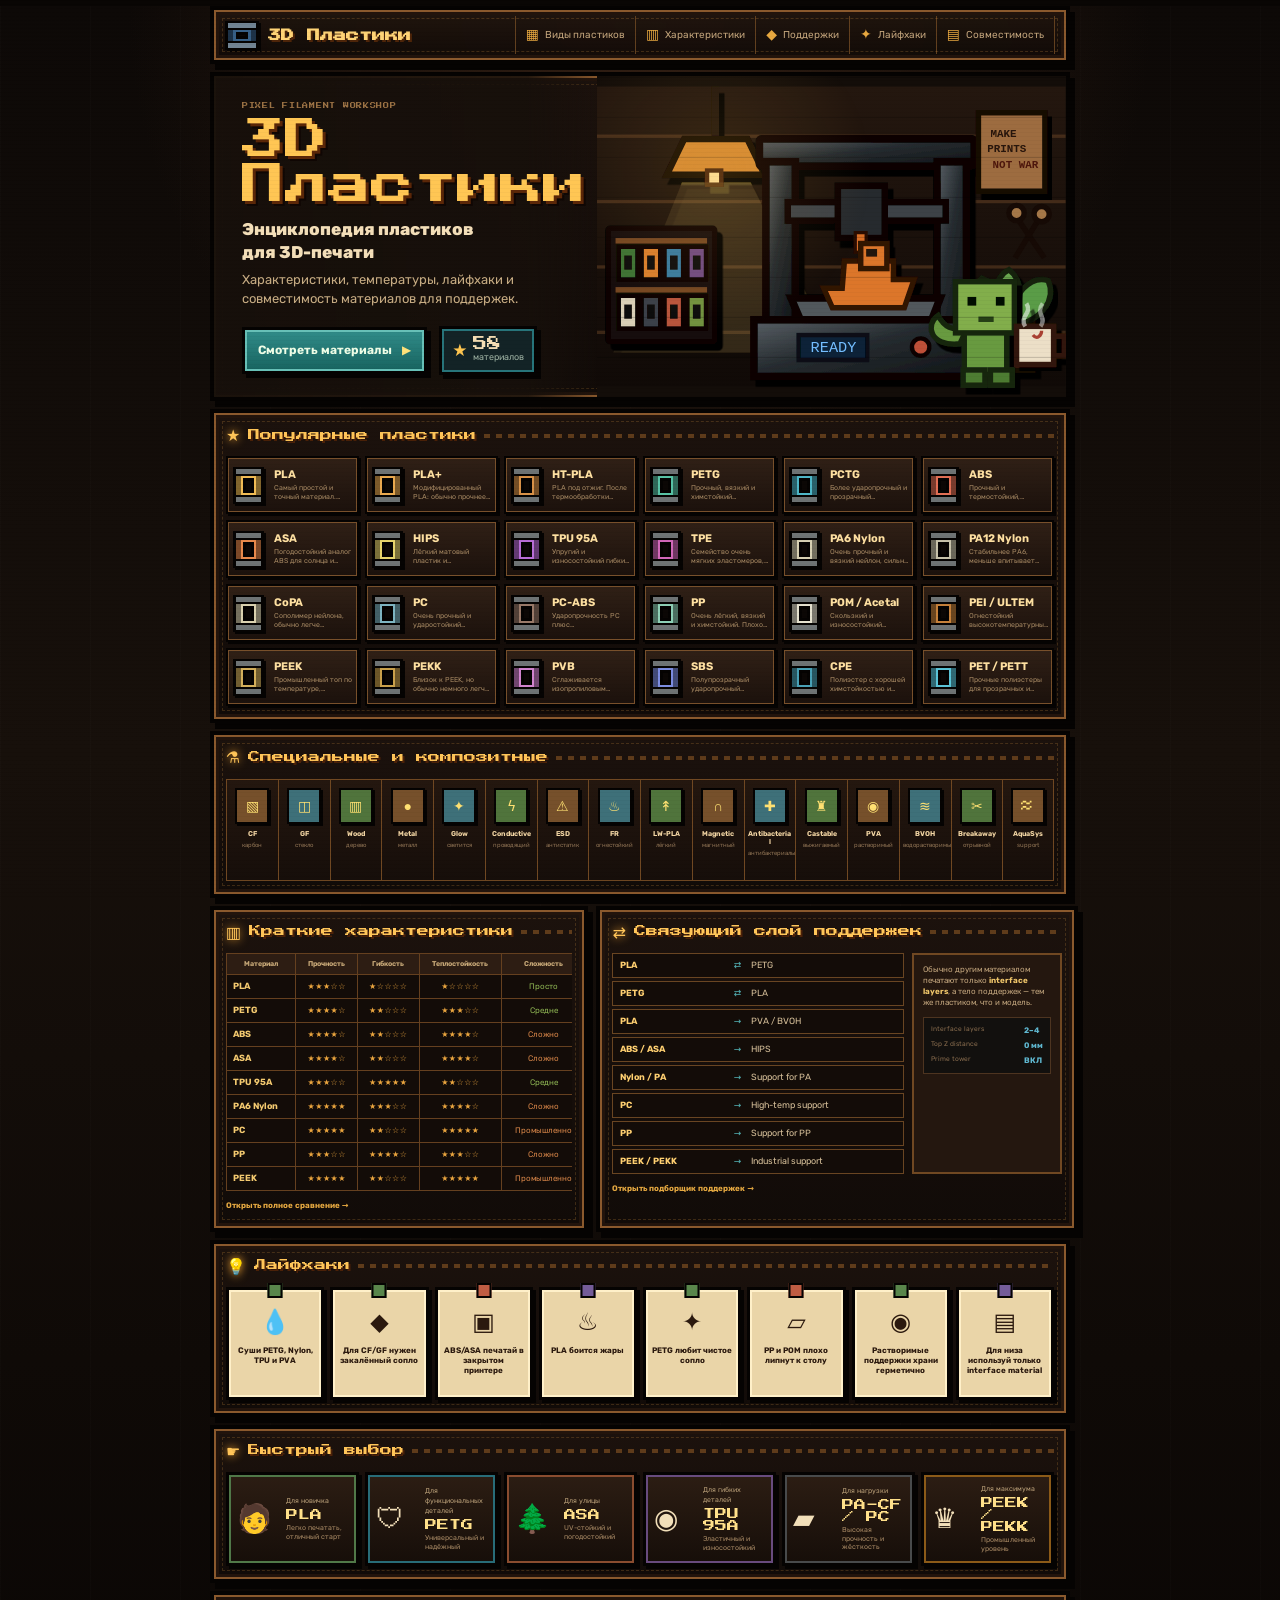
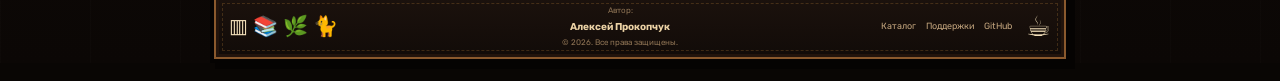
==== commit b5aae0a0: "Restore previous pixel-art homepage" ====
--- a/index.html
+++ b/index.html
@@ -3,136 +3,124 @@
 <head>
   <meta charset="utf-8">
   <meta name="viewport" content="width=device-width,initial-scale=1">
-  <meta name="description" content="Энциклопедия пластиков для FDM 3D-печати: свойства, температуры, сушка и совместимость поддержек.">
-  <meta name="theme-color" content="#120b07">
+  <meta name="description" content="Энциклопедия пластиков для FDM 3D-печати: характеристики, температуры, сушка и совместимость поддержек.">
+  <meta name="theme-color" content="#100b07">
   <title>3D Пластики — энциклопедия материалов</title>
   <link rel="preconnect" href="https://fonts.googleapis.com">
   <link rel="preconnect" href="https://fonts.gstatic.com" crossorigin>
   <link href="https://fonts.googleapis.com/css2?family=Press+Start+2P&family=Rubik:wght@400;500;600;700;800&display=swap" rel="stylesheet">
-  <link rel="stylesheet" href="home-v8-1.css?v=8.0.1">
-  <link rel="stylesheet" href="home-v8-2.css?v=8.0.1">
-  <link rel="stylesheet" href="home-v8-3.css?v=8.0.1">
-  <link rel="stylesheet" href="home-v8-4.css?v=8.0.1">
+  <link rel="stylesheet" href="pixel-v6.css?v=6.0.0">
 </head>
 <body>
-  <div class="page-grain" aria-hidden="true"></div>
-  <header class="site-header">
-    <div class="shell header-inner">
-      <a class="brand" href="index.html" aria-label="3D Пластики — главная">
-        <span class="brand-spool ui-sprite spool-0" aria-hidden="true"></span>
-        <span><b>3D</b> Пластики</span>
-      </a>
-      <button class="menu-toggle" type="button" aria-label="Открыть меню" aria-expanded="false">☰</button>
-      <nav class="nav" aria-label="Основная навигация">
+  <div class="pixel-noise" aria-hidden="true"></div>
+  <div class="site-shell">
+    <header class="top-panel pixel-frame">
+      <a class="logo" href="index.html"><span class="logo-spool"><i></i></span><b>3D Пластики</b></a>
+      <button class="menu-button" type="button" aria-expanded="false" aria-label="Открыть меню">☰</button>
+      <nav class="top-nav" aria-label="Главная навигация">
         <a href="materials.html"><span>▦</span> Виды пластиков</a>
-        <a href="compare.html"><span>★</span> Характеристики</a>
-        <a href="supports.html"><span>⇄</span> Поддержки</a>
-        <a href="guide.html"><span>💡</span> Лайфхаки</a>
-        <a href="#compatibility"><span>⚙</span> Совместимость</a>
+        <a href="compare.html"><span>▥</span> Характеристики</a>
+        <a href="supports.html"><span>◆</span> Поддержки</a>
+        <a href="guide.html"><span>✦</span> Лайфхаки</a>
+        <a href="#compatibility"><span>▤</span> Совместимость</a>
       </nav>
-    </div>
-  </header>
+    </header>
 
-  <main class="shell" id="top">
-    <section class="hero pixel-panel">
-      <div class="hero-copy">
-        <span class="eyebrow">PIXEL FILAMENT WORKSHOP</span>
-        <h1>3D Пластики</h1>
-        <h2>Энциклопедия материалов<br>для 3D-печати</h2>
-        <p>Подробные характеристики, температуры, сушка и совместимость поддержек — всё, чтобы печатать увереннее.</p>
-        <div class="hero-actions">
-          <a class="primary-button" href="materials.html">Смотреть материалы <b>›</b></a>
-          <div class="material-count"><span>★</span><b id="materialCount">0</b><small>материалов</small></div>
+    <main>
+      <section class="hero pixel-frame" id="top">
+        <div class="hero-copy">
+          <p class="kicker">PIXEL FILAMENT WORKSHOP</p>
+          <h1>3D Пластики</h1>
+          <h2>Энциклопедия пластиков<br>для 3D-печати</h2>
+          <p class="hero-text">Характеристики, температуры, лайфхаки и совместимость материалов для поддержек.</p>
+          <div class="hero-actions">
+            <a class="main-button" href="materials.html">Смотреть материалы <span>▶</span></a>
+            <div class="material-counter"><span>★</span><b id="materialCount">0</b><small>материалов</small></div>
+          </div>
         </div>
-      </div>
 
-      <div class="workshop" aria-label="Пиксельная мастерская с 3D-принтером">
-        <div class="workshop-glow" aria-hidden="true"></div>
-        <span class="hero-sprite sprite-lamp" aria-hidden="true"></span>
-        <span class="hero-sprite sprite-board" aria-hidden="true"></span>
-        <span class="hero-sprite sprite-poster" aria-hidden="true"></span>
-        <span class="hero-sprite sprite-printer" aria-hidden="true"></span>
-        <span class="hero-sprite sprite-rack" aria-hidden="true"></span>
-        <span class="hero-sprite sprite-plant" aria-hidden="true"></span>
-        <span class="hero-sprite sprite-dragon" aria-hidden="true"></span>
-        <span class="hero-sprite sprite-mug" aria-hidden="true"></span>
-      </div>
-    </section>
+        <div class="workshop-art" aria-label="Пиксельная мастерская с 3D-принтером">
+          <svg viewBox="0 0 430 275" role="img" aria-label="Пиксельный 3D-принтер печатает кораблик">
+            <defs>
+              <linearGradient id="wall" x1="0" y1="0" x2="0" y2="1"><stop offset="0" stop-color="#24170f"/><stop offset="1" stop-color="#100a07"/></linearGradient>
+              <linearGradient id="metal" x1="0" y1="0" x2="1" y2="1"><stop offset="0" stop-color="#596066"/><stop offset=".45" stop-color="#262c30"/><stop offset="1" stop-color="#111417"/></linearGradient>
+              <filter id="shadow"><feDropShadow dx="5" dy="6" stdDeviation="0" flood-color="#050302"/></filter>
+            </defs>
+            <rect width="430" height="275" fill="url(#wall)"/>
+            <g opacity=".35" fill="#8b5b31"><rect x="0" y="44" width="430" height="3"/><rect x="0" y="104" width="430" height="3"/><rect x="0" y="164" width="430" height="3"/><rect x="0" y="224" width="430" height="3"/></g>
+            <g class="svg-lamp" filter="url(#shadow)"><rect x="105" y="0" width="7" height="47" fill="#20130c"/><path d="M80 48h58l16 33H64z" fill="#d58a32" stroke="#130805" stroke-width="6"/><rect x="101" y="77" width="13" height="13" fill="#ffe29a" stroke="#4c280d" stroke-width="4"/><path d="M78 88h63l78 156H15z" fill="#ffd877" opacity=".1"/></g>
+            <g class="svg-rack" filter="url(#shadow)"><rect x="10" y="130" width="98" height="104" rx="2" fill="#160d08" stroke="#080403" stroke-width="5"/><rect x="17" y="139" width="84" height="5" fill="#754723"/><rect x="17" y="184" width="84" height="5" fill="#754723"/>
+              <g transform="translate(20 147)"><g><rect width="17" height="30" fill="#3e7334" stroke="#070403" stroke-width="4"/><rect x="5" y="8" width="7" height="13" fill="#110a07"/></g><g transform="translate(21)"><rect width="17" height="30" fill="#da7f2e" stroke="#070403" stroke-width="4"/><rect x="5" y="8" width="7" height="13" fill="#110a07"/></g><g transform="translate(42)"><rect width="17" height="30" fill="#397ca1" stroke="#070403" stroke-width="4"/><rect x="5" y="8" width="7" height="13" fill="#110a07"/></g><g transform="translate(63)"><rect width="17" height="30" fill="#704c83" stroke="#070403" stroke-width="4"/><rect x="5" y="8" width="7" height="13" fill="#110a07"/></g></g>
+              <g transform="translate(20 192)"><g><rect width="17" height="30" fill="#d9cfb7" stroke="#070403" stroke-width="4"/><rect x="5" y="8" width="7" height="13" fill="#110a07"/></g><g transform="translate(21)"><rect width="17" height="30" fill="#3b4148" stroke="#070403" stroke-width="4"/><rect x="5" y="8" width="7" height="13" fill="#110a07"/></g><g transform="translate(42)"><rect width="17" height="30" fill="#b9543d" stroke="#070403" stroke-width="4"/><rect x="5" y="8" width="7" height="13" fill="#110a07"/></g><g transform="translate(63)"><rect width="17" height="30" fill="#719240" stroke="#070403" stroke-width="4"/><rect x="5" y="8" width="7" height="13" fill="#110a07"/></g></g>
+            </g>
+            <g class="svg-printer" transform="translate(124 40)" filter="url(#shadow)"><rect x="25" y="8" width="197" height="25" rx="2" fill="url(#metal)" stroke="#080403" stroke-width="7"/><rect x="31" y="29" width="27" height="147" fill="url(#metal)" stroke="#080403" stroke-width="7"/><rect x="188" y="29" width="27" height="147" fill="url(#metal)" stroke="#080403" stroke-width="7"/><rect x="51" y="66" width="145" height="17" fill="#3d4347" stroke="#080403" stroke-width="6"/><g class="print-head"><rect x="97" y="51" width="43" height="48" fill="#262b2e" stroke="#080403" stroke-width="6"/><rect x="113" y="94" width="10" height="18" fill="#db6f27" stroke="#2a0f05" stroke-width="3"/></g><path d="M54 154h137l-11 28H66z" fill="#51595c" stroke="#080403" stroke-width="7"/><g class="benchy"><path d="M103 120h45v17h19l-9 26H92l-8-18h17z" fill="#dc762b" stroke="#321205" stroke-width="5"/><rect x="118" y="104" width="24" height="23" fill="#dc762b" stroke="#321205" stroke-width="5"/><rect x="123" y="109" width="10" height="7" fill="#22120b"/></g><rect x="20" y="174" width="203" height="52" fill="url(#metal)" stroke="#080403" stroke-width="7"/><rect x="61" y="188" width="63" height="23" fill="#092037" stroke="#071019" stroke-width="4"/><text x="72" y="204" fill="#75beff" font-size="14" font-family="monospace">READY</text><circle cx="173" cy="199" r="8" fill="#be5039" stroke="#080403" stroke-width="4"/></g>
+            <g class="svg-poster" filter="url(#shadow)"><rect x="350" y="24" width="61" height="72" fill="#9d6c3f" stroke="#160a05" stroke-width="5"/><text x="361" y="46" fill="#27150b" font-size="10" font-family="monospace" font-weight="bold">MAKE</text><text x="358" y="60" fill="#27150b" font-size="10" font-family="monospace" font-weight="bold">PRINTS</text><text x="363" y="75" fill="#4d170c" font-size="10" font-family="monospace" font-weight="bold">NOT WAR</text></g>
+            <g class="svg-tools" stroke="#160a05" stroke-width="5" stroke-linecap="square"><path d="M407 119l-22 36"/><path d="M383 117l26 38"/><circle cx="385" cy="116" r="7" fill="#a47748"/><circle cx="408" cy="117" r="7" fill="#a47748"/></g>
+            <g class="svg-plant" transform="translate(335 165)" filter="url(#shadow)"><rect x="18" y="52" width="47" height="43" fill="#9e6033" stroke="#180b05" stroke-width="5"/><path d="M42 56C12 45 6 20 18 11c15 5 25 18 24 45z" fill="#4d8f3f" stroke="#14240f" stroke-width="5"/><path d="M42 56c4-33 22-48 37-43 7 16-3 37-37 43z" fill="#5a9c47" stroke="#14240f" stroke-width="5"/><path d="M42 56C25 32 30 9 43 3c13 10 14 30-1 53z" fill="#6ba850" stroke="#14240f" stroke-width="5"/></g>
+            <g class="svg-dragon" transform="translate(311 177)" filter="url(#shadow)"><path class="dragon-tail" d="M22 59C-6 62-10 41 2 33c6 11 12 14 27 11z" fill="#679a40" stroke="#172710" stroke-width="5"/><rect x="26" y="39" width="39" height="48" fill="#679a40" stroke="#172710" stroke-width="5"/><rect x="18" y="2" width="54" height="47" fill="#82ae4b" stroke="#172710" stroke-width="5"/><rect x="29" y="16" width="8" height="8" fill="#061006"/><rect x="55" y="16" width="8" height="8" fill="#061006"/><rect x="39" y="34" width="14" height="5" fill="#284019"/><rect x="25" y="83" width="20" height="14" fill="#4d7b31" stroke="#172710" stroke-width="5"/><rect x="50" y="83" width="20" height="14" fill="#4d7b31" stroke="#172710" stroke-width="5"/></g>
+            <g class="svg-mug" transform="translate(385 220)" filter="url(#shadow)"><rect width="34" height="35" fill="#ecdfc7" stroke="#32190b" stroke-width="5"/><path d="M34 9h10v18H34" fill="none" stroke="#32190b" stroke-width="5"/><path d="M15 8c4 5 8 0 8-4" fill="none" stroke="#aa4032" stroke-width="3"/><path class="steam steam-a" d="M8 0c-6-9 7-12 1-21" fill="none" stroke="#fff" stroke-opacity=".55" stroke-width="4"/><path class="steam steam-b" d="M22 0c6-8-5-12 2-21" fill="none" stroke="#fff" stroke-opacity=".45" stroke-width="4"/></g>
+          </svg>
+        </div>
+      </section>
 
-    <section class="section pixel-panel" id="popular">
-      <div class="section-heading"><span>★</span><h2>Популярные пластики</h2><i></i></div>
-      <div id="popularGrid" class="popular-grid"></div>
-      <a class="section-link" href="materials.html">Открыть полный каталог →</a>
-    </section>
+      <section class="dashboard-panel pixel-frame" id="popular">
+        <div class="panel-heading"><span>★</span><h2>Популярные пластики</h2><i></i></div>
+        <div id="popularGrid" class="popular-grid"></div>
+      </section>
 
-    <section class="section pixel-panel" id="special">
-      <div class="section-heading"><span>⚗</span><h2>Специальные и композитные</h2><i></i></div>
-      <div id="specialGrid" class="special-grid"></div>
-    </section>
+      <section class="dashboard-panel pixel-frame" id="special">
+        <div class="panel-heading"><span>⚗</span><h2>Специальные и композитные</h2><i></i></div>
+        <div id="specialGrid" class="special-grid"></div>
+      </section>
 
-    <section class="info-grid" id="compatibility">
-      <article class="section pixel-panel info-card">
-        <div class="section-heading"><span>▥</span><h2>Краткие характеристики</h2><i></i></div>
-        <div class="table-wrap">
-          <table class="rating-table">
-            <thead><tr><th>Материал</th><th>Прочность</th><th>Гибкость</th><th>Тепло</th><th>Печать</th></tr></thead>
-            <tbody id="ratingTable"></tbody>
-          </table>
+      <section class="double-panel" id="compatibility">
+        <article class="dashboard-panel pixel-frame compact-panel">
+          <div class="panel-heading"><span>▥</span><h2>Краткие характеристики</h2><i></i></div>
+          <div class="table-scroll"><table class="rating-table"><thead><tr><th>Материал</th><th>Прочность</th><th>Гибкость</th><th>Теплостойкость</th><th>Сложность</th></tr></thead><tbody id="ratingTable"></tbody></table></div>
+          <a class="text-link" href="compare.html">Открыть полное сравнение →</a>
+        </article>
+
+        <article class="dashboard-panel pixel-frame compact-panel">
+          <div class="panel-heading"><span>⇄</span><h2>Связующий слой поддержек</h2><i></i></div>
+          <div class="support-summary">
+            <div class="support-pairs" id="supportPairs"></div>
+            <aside class="support-note"><p>Обычно другим материалом печатают только <b>interface layers</b>, а тело поддержек — тем же пластиком, что и модель.</p><div><small>Interface layers</small><b>2–4</b><small>Top Z distance</small><b>0 мм</b><small>Prime tower</small><b>ВКЛ</b></div></aside>
+          </div>
+          <a class="text-link" href="supports.html">Открыть подборщик поддержек →</a>
+        </article>
+      </section>
+
+      <section class="dashboard-panel pixel-frame" id="tips">
+        <div class="panel-heading"><span>💡</span><h2>Лайфхаки</h2><i></i></div>
+        <div class="tips-grid">
+          <article><span>💧</span><b>Суши PETG, Nylon, TPU и PVA</b></article>
+          <article><span>◆</span><b>Для CF/GF нужен закалённый сопло</b></article>
+          <article><span>▣</span><b>ABS/ASA печатай в закрытом принтере</b></article>
+          <article><span>♨</span><b>PLA боится жары</b></article>
+          <article><span>✦</span><b>PETG любит чистое сопло</b></article>
+          <article><span>▱</span><b>PP и POM плохо липнут к столу</b></article>
+          <article><span>◉</span><b>Растворимые поддержки храни герметично</b></article>
+          <article><span>▤</span><b>Для низа используй только interface material</b></article>
         </div>
-        <a class="section-link" href="compare.html">Полное сравнение →</a>
-      </article>
+      </section>
 
-      <article class="section pixel-panel info-card">
-        <div class="section-heading"><span>⇄</span><h2>Связующий слой поддержек</h2><i></i></div>
-        <div class="support-layout">
-          <div id="supportPairs" class="support-pairs"></div>
-          <aside class="support-note">
-            <span class="ui-sprite special-3" aria-hidden="true"></span>
-            <p>Вторым материалом обычно печатают только <b>контактные слои</b>. Это облегчает снятие поддержек и экономит пластик.</p>
-            <dl><div><dt>Interface layers</dt><dd>2–4</dd></div><div><dt>Top Z distance</dt><dd>0 мм</dd></div><div><dt>Prime tower</dt><dd>ВКЛ</dd></div></dl>
-          </aside>
-        </div>
-        <a class="section-link" href="supports.html">Открыть подборщик →</a>
-      </article>
-    </section>
+      <section class="dashboard-panel pixel-frame" id="quick">
+        <div class="panel-heading"><span>☛</span><h2>Быстрый выбор</h2><i></i></div>
+        <div id="quickGrid" class="quick-grid"></div>
+      </section>
+    </main>
 
-    <section class="section pixel-panel tips-section">
-      <div class="section-heading"><span>💡</span><h2>Лайфхаки</h2><i></i></div>
-      <div class="tips-grid">
-        <article><span class="ui-sprite special-7"></span><b>Суши PETG, Nylon, TPU и PVA</b><p>Влага портит поверхность и прочность.</p></article>
-        <article><span class="ui-sprite special-10"></span><b>Для CF/GF нужно твёрдое сопло</b><p>Латунь быстро изнашивается.</p></article>
-        <article><span class="ui-sprite special-2"></span><b>ABS и ASA печатай в камере</b><p>Так меньше трещин и отрыва углов.</p></article>
-        <article><span class="ui-sprite special-4"></span><b>PLA не любит жару</b><p>В машине летом он может размягчиться.</p></article>
-        <article><span class="ui-sprite special-8"></span><b>Калибруй первый слой</b><p>Он определяет большую часть результата.</p></article>
-        <article><span class="ui-sprite special-12"></span><b>Храни филамент герметично</b><p>Добавь силикагель и контролируй влажность.</p></article>
-      </div>
-    </section>
-
-    <section class="section pixel-panel quick-section">
-      <div class="section-heading"><span>★</span><h2>Быстрый выбор</h2><i></i></div>
-      <div id="quickGrid" class="quick-grid"></div>
-    </section>
-  </main>
-
-  <footer class="footer">
-    <div class="shell footer-inner">
-      <div class="footer-scene" aria-hidden="true">
-        <span class="hero-sprite sprite-shelf"></span>
-        <span class="hero-sprite sprite-cat"></span>
-        <span class="hero-sprite sprite-footer-mug"></span>
-        <span class="hero-sprite sprite-bookshelf"></span>
-      </div>
-      <div class="footer-bar pixel-panel">
-        <div><small>Автор</small><b>Алексей Прокопчук</b><small>© 2026. Все права защищены.</small></div>
-        <nav><a href="materials.html">Каталог</a><a href="supports.html">Поддержки</a><a href="https://github.com/3d-mast/3d-mast.github.io" rel="noopener">GitHub</a></nav>
-      </div>
-    </div>
-  </footer>
+    <footer class="footer-panel pixel-frame">
+      <div class="footer-decor">▥ 📚 🌿 🐈</div>
+      <div class="footer-author"><span>Автор:</span><b>Алексей Прокопчук</b><small>© 2026. Все права защищены.</small></div>
+      <div class="footer-links"><a href="materials.html">Каталог</a><a href="supports.html">Поддержки</a><a href="https://github.com/3d-mast/3d-mast.github.io" rel="noopener">GitHub</a></div>
+      <div class="footer-cup">☕</div>
+    </footer>
+  </div>
 
   <button id="backToTop" class="back-to-top" type="button" aria-label="Вернуться наверх"><span>↑</span><small>TOP</small></button>
   <dialog id="materialDialog" class="material-dialog"><button class="dialog-close" type="button" aria-label="Закрыть">×</button><div id="dialogContent"></div></dialog>
-
   <script src="materials.js"></script>
-  <script src="home-v8.js?v=8.0.1"></script>
+  <script src="pixel-v6.js?v=6.0.0"></script>
 </body>
-</html>
+</html>
--- a/pixel-v6.css
+++ b/pixel-v6.css
@@ -0,0 +1 @@
+:root{--bg:#0c0806;--panel:#17100b;--panel2:#21160f;--panel3:#2a1b11;--ink:#f2dfb9;--muted:#b79a73;--gold:#f1b54b;--gold2:#ffd476;--line:#6e4827;--line2:#a97034;--teal:#2f7c7c;--green:#7a9c43;--red:#9d4a35;--shadow:#050302;--pixel:'Press Start 2P',monospace;--body:Rubik,system-ui,sans-serif}*{box-sizing:border-box}html{scroll-behavior:smooth;background:#090604}body{margin:0;background:radial-gradient(circle at 50% 0,#342014 0,transparent 32rem),repeating-linear-gradient(90deg,#ffffff03 0 1px,transparent 1px 90px),linear-gradient(180deg,#0d0907,#17100b 45%,#0b0705);color:var(--ink);font-family:var(--body);line-height:1.45;overflow-x:hidden}body::before{content:"";position:fixed;inset:0;pointer-events:none;z-index:200;opacity:.045;background:repeating-linear-gradient(0deg,transparent 0 3px,#000 4px)}a{color:inherit;text-decoration:none}button,input,select{font:inherit}.pixel-noise{position:fixed;inset:0;pointer-events:none;z-index:0;background-image:radial-gradient(#fff1 1px,transparent 1px);background-size:7px 7px;opacity:.08}.site-shell{position:relative;z-index:1;width:min(100% - 18px,860px);margin:6px auto 18px}.pixel-frame{position:relative;border:4px solid #050302;background:linear-gradient(180deg,#1c120d,#110b08);box-shadow:inset 0 0 0 2px #8a592d,inset 0 0 0 5px #22140c,5px 6px 0 #050302}.pixel-frame::after{content:"";position:absolute;inset:8px;border:1px dashed #d8974138;pointer-events:none}.top-panel{position:sticky;top:4px;z-index:90;min-height:54px;display:flex;align-items:center;padding:6px 11px;gap:10px;background:linear-gradient(#21160fef,#100a07ef);backdrop-filter:blur(8px)}.logo{display:flex;align-items:center;gap:9px;flex:0 0 auto;font:13px var(--pixel);color:var(--gold2);text-shadow:2px 2px #4e2509}.logo-spool,.spool-tile,.dialog-spool{position:relative;display:inline-block;background:var(--accent,#375f85);border:3px solid #050302;box-shadow:inset 0 0 0 5px #0007,2px 2px #050302}.logo-spool{width:34px;height:29px}.logo-spool::before,.logo-spool::after{content:"";position:absolute;left:-2px;right:-2px;height:5px;background:#718493;border:2px solid #050302}.logo-spool::before{top:-3px}.logo-spool::after{bottom:-3px}.logo-spool i,.spool-tile i,.dialog-spool i{position:absolute;inset:8px;background:#0b0705;border:3px solid #050302}.top-nav{margin-left:auto;display:flex;align-items:stretch;min-width:0}.top-nav a{display:flex;align-items:center;gap:6px;padding:9px 10px;border-right:1px solid #62401f;color:#c3a57c;font-size:10px;white-space:nowrap}.top-nav a:first-child{border-left:1px solid #62401f}.top-nav a:hover{background:#302017;color:var(--gold2)}.top-nav span{color:#e7a840;font-size:14px}.menu-button{display:none;margin-left:auto;background:#2b1c13;color:#ffd16f;border:3px solid #050302;box-shadow:3px 3px #050302;padding:7px 10px;cursor:pointer}.hero{display:grid;grid-template-columns:45% 55%;min-height:250px;margin-top:8px;overflow:hidden}.hero-copy{position:relative;z-index:2;padding:27px 10px 22px 28px;background:linear-gradient(90deg,#17100bf7 0,#17100bdc 82%,transparent)}.kicker{margin:0 0 8px;color:#9b7244;font:6px var(--pixel);letter-spacing:.12em}.hero h1{margin:0;color:#ffc654;font:clamp(28px,4.4vw,43px)/1.05 var(--pixel);text-shadow:3px 3px #5b2708,5px 5px #100704}.hero h2{margin:10px 0 8px;font:17px/1.35 var(--body);font-weight:800;color:#f4dfb9}.hero-text{max-width:320px;margin:0;color:#c8ad84;font-size:13px}.hero-actions{display:flex;align-items:center;gap:12px;margin-top:17px}.main-button{display:flex;align-items:center;gap:10px;padding:12px 13px;background:linear-gradient(#318d8a,#17635f);border:3px solid #050302;box-shadow:inset 0 0 0 2px #67c0b7,4px 4px #050302;color:#f0ffe8;font-size:12px;font-weight:700}.main-button:hover{filter:brightness(1.12);transform:translateY(-2px)}.main-button span{color:#ffe37b}.material-counter{display:grid;grid-template-columns:auto auto;grid-template-rows:auto auto;align-items:center;gap:0 6px;padding:8px 10px;background:#132326;border:3px solid #050302;box-shadow:inset 0 0 0 2px #27747a,4px 4px #050302}.material-counter span{grid-row:1/3;color:#ffc650;font-size:17px}.material-counter b{font:14px var(--pixel);color:#f6dfb5}.material-counter small{font-size:9px;color:#9db1a2}.workshop-art{position:relative;z-index:1;min-height:250px;overflow:hidden;background:#130d09}.workshop-art::before{content:"";position:absolute;inset:0;background:radial-gradient(circle at 25% 30%,#f2b34820,transparent 38%),repeating-linear-gradient(0deg,transparent 0 39px,#0005 40px);pointer-events:none}.workshop-art svg{display:block;width:100%;height:100%;min-height:250px;object-fit:cover}.print-head{animation:printHead 3.6s steps(8) infinite}.benchy{transform-origin:center bottom;animation:benchy 3.6s steps(6) infinite}.svg-lamp{transform-origin:110px 0;animation:lamp 5s steps(8) infinite}.dragon-tail{transform-origin:25px 58px;animation:tail 1.1s steps(3) infinite}.steam{animation:steam 2.2s steps(5) infinite}.steam-b{animation-delay:-1s}.dashboard-panel{margin-top:8px;padding:11px 12px 13px}.panel-heading{position:relative;z-index:1;display:flex;align-items:center;gap:8px;margin-bottom:9px;color:#ffc559}.panel-heading>span{font-size:16px;text-shadow:0 0 10px #ffad34}.panel-heading h2{margin:0;font:12px/1.3 var(--pixel);text-shadow:2px 2px #4b2108}.panel-heading i{flex:1;height:4px;background:repeating-linear-gradient(90deg,#75491f 0 6px,transparent 6px 12px);opacity:.75}.popular-grid{position:relative;z-index:1;display:grid;grid-template-columns:repeat(6,1fr);gap:6px}.popular-card{min-width:0;min-height:58px;display:grid;grid-template-columns:35px 1fr;align-items:center;gap:6px;padding:5px;background:linear-gradient(#302016,#1b110c);color:#e9d3ae;border:2px solid #050302;box-shadow:inset 0 0 0 1px #78502b,2px 2px #050302;cursor:pointer;text-align:left;animation:cardIn .35s steps(5) backwards;animation-delay:var(--delay)}.popular-card:hover{filter:brightness(1.14);transform:translateY(-2px);box-shadow:inset 0 0 0 1px var(--accent),3px 4px #050302}.spool-tile{width:31px;height:37px;background:var(--accent)}.spool-tile::before,.spool-tile::after{content:"";position:absolute;left:-2px;right:-2px;height:5px;background:#6e7374;border:2px solid #050302}.spool-tile::before{top:-3px}.spool-tile::after{bottom:-3px}.spool-tile i{inset:8px 7px}.popular-card b{display:block;color:#ffe1a2;font-size:11px;line-height:1.15;white-space:nowrap;overflow:hidden;text-overflow:ellipsis}.popular-card small{display:-webkit-box;margin-top:3px;color:#a88a64;font-size:7px;line-height:1.25;-webkit-line-clamp:2;-webkit-box-orient:vertical;overflow:hidden}.special-grid{position:relative;z-index:1;display:grid;grid-template-columns:repeat(16,1fr);overflow:hidden}.special-card{min-width:0;min-height:102px;padding:8px 3px 6px;text-align:center;background:linear-gradient(#24170f,#160e0a);border:1px solid #704822;border-right:0;animation:cardIn .35s steps(5) backwards;animation-delay:var(--delay)}.special-card:last-child{border-right:1px solid #704822}.special-card:hover{background:#332117;filter:brightness(1.12)}.special-card>span{display:grid;place-items:center;width:34px;height:36px;margin:0 auto 6px;background:#76502b;border:2px solid #050302;box-shadow:2px 2px #050302;color:#ffe172;font:14px var(--pixel)}.special-card:nth-child(3n)>span{background:#50743c}.special-card:nth-child(3n+2)>span{background:#3e7079}.special-card b{display:block;color:#f3d6a4;font-size:7px;line-height:1.2;overflow-wrap:anywhere}.special-card small{display:block;margin-top:4px;color:#8f7354;font-size:6px;line-height:1.2}.double-panel{display:grid;grid-template-columns:44% 56%;gap:8px}.compact-panel{margin-top:8px;min-width:0}.table-scroll{position:relative;z-index:1;overflow:auto}.rating-table{width:100%;border-collapse:collapse;min-width:360px;background:#130c08}.rating-table th,.rating-table td{padding:5px 6px;border:1px solid #65401f;font-size:8px;text-align:center}.rating-table thead th{background:#2d1d13;color:#c8a978;font-size:7px}.rating-table tbody th{text-align:left;color:#f4ca70;font-size:9px}.rating-table td{color:#eaa53f;letter-spacing:.5px}.rating-table .difficulty{letter-spacing:0;color:#8eb553}.rating-table .d3,.rating-table .d4{color:#d88649}.text-link{position:relative;z-index:1;display:inline-block;margin-top:8px;color:#e6a941;font-size:8px;font-weight:700}.text-link:hover{color:#ffe18d}.support-summary{position:relative;z-index:1;display:grid;grid-template-columns:1fr 150px;gap:8px}.support-pairs{display:grid;gap:3px}.support-pairs>div{display:grid;grid-template-columns:1fr 27px 1.4fr;align-items:center;padding:5px 7px;background:#130c08;border:1px solid #694522;font-size:9px}.support-pairs b{color:#ffd071}.support-pairs i{text-align:center;color:#55b7ba;font-style:normal}.support-pairs span{color:#d7c09a}.support-note{padding:9px;background:#24170f;border:2px solid #704822;color:#c3a67e;font-size:8px;line-height:1.4}.support-note p{margin:0 0 8px}.support-note b{color:#f1c76b}.support-note>div{display:grid;grid-template-columns:1fr auto;gap:4px 6px;padding:7px;background:#12100e;border:1px solid #4d3420}.support-note small{color:#876b4d}.support-note>div b{color:#5fb8d1}.tips-grid{position:relative;z-index:1;display:grid;grid-template-columns:repeat(8,1fr);gap:6px}.tips-grid article{position:relative;min-height:113px;padding:15px 6px 7px;text-align:center;background:#ead5a8;color:#2b190e;border:3px solid #050302;box-shadow:inset 0 0 0 2px #fff0c9,3px 3px #050302}.tips-grid article::before{content:"";position:absolute;left:50%;top:-7px;width:11px;height:11px;background:#59864b;border:2px solid #050302;transform:translateX(-50%)}.tips-grid article:nth-child(3n)::before{background:#bf5d43}.tips-grid article:nth-child(4n)::before{background:#745c99}.tips-grid span{display:block;font-size:24px;margin-bottom:7px}.tips-grid b{display:block;font-size:8px;line-height:1.25}.quick-grid{position:relative;z-index:1;display:grid;grid-template-columns:repeat(6,1fr);gap:6px}.quick-card{display:grid;grid-template-columns:42px 1fr;gap:7px;align-items:center;min-height:94px;padding:8px;background:linear-gradient(#2c1d13,#160e09);border:3px solid #050302;box-shadow:inset 0 0 0 2px var(--accent),3px 3px #050302}.quick-card:hover{filter:brightness(1.12);transform:translateY(-2px)}.quick-card>span{font-size:28px}.quick-card small{display:block;color:#b99f78;font-size:7px}.quick-card b{display:block;margin:3px 0;color:#ffe08a;font:12px var(--pixel)}.quick-card p{margin:0;color:#a98a65;font-size:7px;line-height:1.25}.footer-panel{margin-top:8px;min-height:72px;display:grid;grid-template-columns:1fr auto 1fr auto;align-items:center;gap:14px;padding:10px 15px}.footer-decor{font-size:20px}.footer-author{text-align:center}.footer-author span,.footer-author small{display:block;color:#8f7455;font-size:8px}.footer-author b{display:block;margin:3px 0;color:#ebd2a5;font-size:10px}.footer-links{display:flex;justify-content:flex-end;gap:10px;color:#c2a47d;font-size:9px}.footer-links a:hover{color:#ffc85e}.footer-cup{font-size:28px}.back-to-top{position:fixed;right:12px;bottom:12px;z-index:150;width:52px;height:52px;background:#21150f;border:4px solid #050302;box-shadow:inset 0 0 0 2px #865429,4px 4px #050302;opacity:0;visibility:hidden;transform:translateY(15px);transition:.15s;cursor:pointer}.back-to-top.visible{opacity:1;visibility:visible;transform:none}.back-to-top span{display:block;color:#ffd06a;font:15px var(--pixel)}.back-to-top small{display:block;color:#977553;font:5px var(--pixel)}.material-dialog{width:min(720px,calc(100% - 18px));max-height:88vh;padding:0;background:#18100b;color:#f1dfbd;border:4px solid #050302;box-shadow:inset 0 0 0 3px #86562b,8px 9px #050302;overflow:auto}.material-dialog::backdrop{background:#050302d9;backdrop-filter:blur(4px)}.dialog-close{position:sticky;float:right;top:7px;right:7px;z-index:4;width:39px;height:39px;background:#763f2f;color:#fff1cf;border:3px solid #050302;box-shadow:3px 3px #050302;font-size:20px;cursor:pointer}.material-dialog #dialogContent{padding:24px}.dialog-title{display:flex;align-items:center;gap:13px}.dialog-spool{width:58px;height:66px;background:var(--accent)}.dialog-title h2{margin:3px 0 0;color:var(--accent);font:19px var(--pixel)}.dialog-title small{color:#a98b66}.dialog-desc{color:#c5a982}.detail-grid{display:grid;grid-template-columns:repeat(4,1fr);gap:7px;margin:17px 0}.detail-grid span,.dialog-ratings span{padding:9px;background:#100a07;border:2px solid #55371e}.detail-grid small{display:block;color:#927456}.detail-grid b{display:block;margin-top:3px}.dialog-ratings{display:grid;grid-template-columns:repeat(2,1fr);gap:7px}.dialog-ratings b{color:var(--accent)}.dialog-columns{display:grid;grid-template-columns:1fr 1fr;gap:9px;margin-top:12px}.dialog-columns>div{padding:12px;background:#120c08;border:2px solid #5c3a20}.dialog-columns small{color:#a68863}.dialog-columns ul{padding-left:19px}@keyframes printHead{0%,100%{transform:translateX(-33px)}50%{transform:translateX(37px)}}@keyframes benchy{0%,100%{transform:scaleY(.86)}50%{transform:scaleY(1)}}@keyframes lamp{50%{transform:rotate(2deg)}}@keyframes tail{50%{transform:rotate(16deg)}}@keyframes steam{0%{opacity:0;transform:translateY(5px)}30%{opacity:.7}100%{opacity:0;transform:translateY(-22px) translateX(5px)}}@keyframes cardIn{from{opacity:0;transform:translateY(6px)}}@media(max-width:900px){.site-shell{width:calc(100% - 12px)}.logo{font-size:11px}.top-nav a{padding-inline:7px;font-size:9px}.hero{grid-template-columns:47% 53%}.popular-grid{grid-template-columns:repeat(4,1fr)}.special-grid{overflow:auto;grid-template-columns:repeat(16,66px)}.tips-grid{grid-template-columns:repeat(4,1fr)}.quick-grid{grid-template-columns:repeat(3,1fr)}.double-panel{grid-template-columns:1fr}}@media(max-width:680px){body{background:#0b0705}.site-shell{width:calc(100% - 8px);margin-top:4px}.top-panel{min-height:52px}.menu-button{display:block}.top-nav{position:absolute;left:6px;right:6px;top:57px;display:none;flex-direction:column;background:#120c08;border:4px solid #050302;box-shadow:inset 0 0 0 2px #784c25,5px 6px #050302}.top-nav.open{display:flex}.top-nav a{border:0;border-bottom:1px solid #5d3c20;padding:11px}.hero{grid-template-columns:1fr;min-height:0}.hero-copy{padding:25px 18px 20px;background:#17100bf8}.hero h1{font-size:31px}.hero h2{font-size:17px}.hero-text{font-size:13px}.workshop-art{min-height:220px}.workshop-art svg{min-height:220px}.popular-grid{grid-template-columns:repeat(2,1fr)}.popular-card{min-height:64px}.special-grid{grid-template-columns:repeat(16,72px);overflow:auto;scroll-snap-type:x mandatory}.special-card{scroll-snap-align:start}.support-summary{grid-template-columns:1fr}.support-note{font-size:9px}.tips-grid{grid-template-columns:repeat(2,1fr)}.tips-grid article{min-height:118px}.quick-grid{display:flex;overflow:auto;scroll-snap-type:x mandatory;padding-bottom:4px}.quick-card{flex:0 0 220px;scroll-snap-align:start}.footer-panel{grid-template-columns:1fr auto}.footer-decor{display:none}.footer-author{grid-column:1/-1;order:3}.footer-links{justify-content:flex-start}.detail-grid{grid-template-columns:repeat(2,1fr)}.dialog-columns{grid-template-columns:1fr}.rating-table th,.rating-table td{font-size:7px}}@media(max-width:430px){.logo b{font-size:10px}.hero-actions{display:grid;grid-template-columns:1fr auto}.main-button{font-size:11px}.material-counter{padding:7px}.dashboard-panel{padding-inline:8px}.panel-heading h2{font-size:10px}.popular-card{grid-template-columns:30px 1fr;padding:4px}.spool-tile{width:27px;height:33px}.popular-card b{font-size:10px}.popular-card small{font-size:6px}.tips-grid article{padding-inline:5px}.footer-links{gap:7px;font-size:8px}.footer-cup{font-size:23px}}@media(prefers-reduced-motion:reduce){html{scroll-behavior:auto}.print-head,.benchy,.svg-lamp,.dragon-tail,.steam,.popular-card,.special-card{animation:none!important}}
